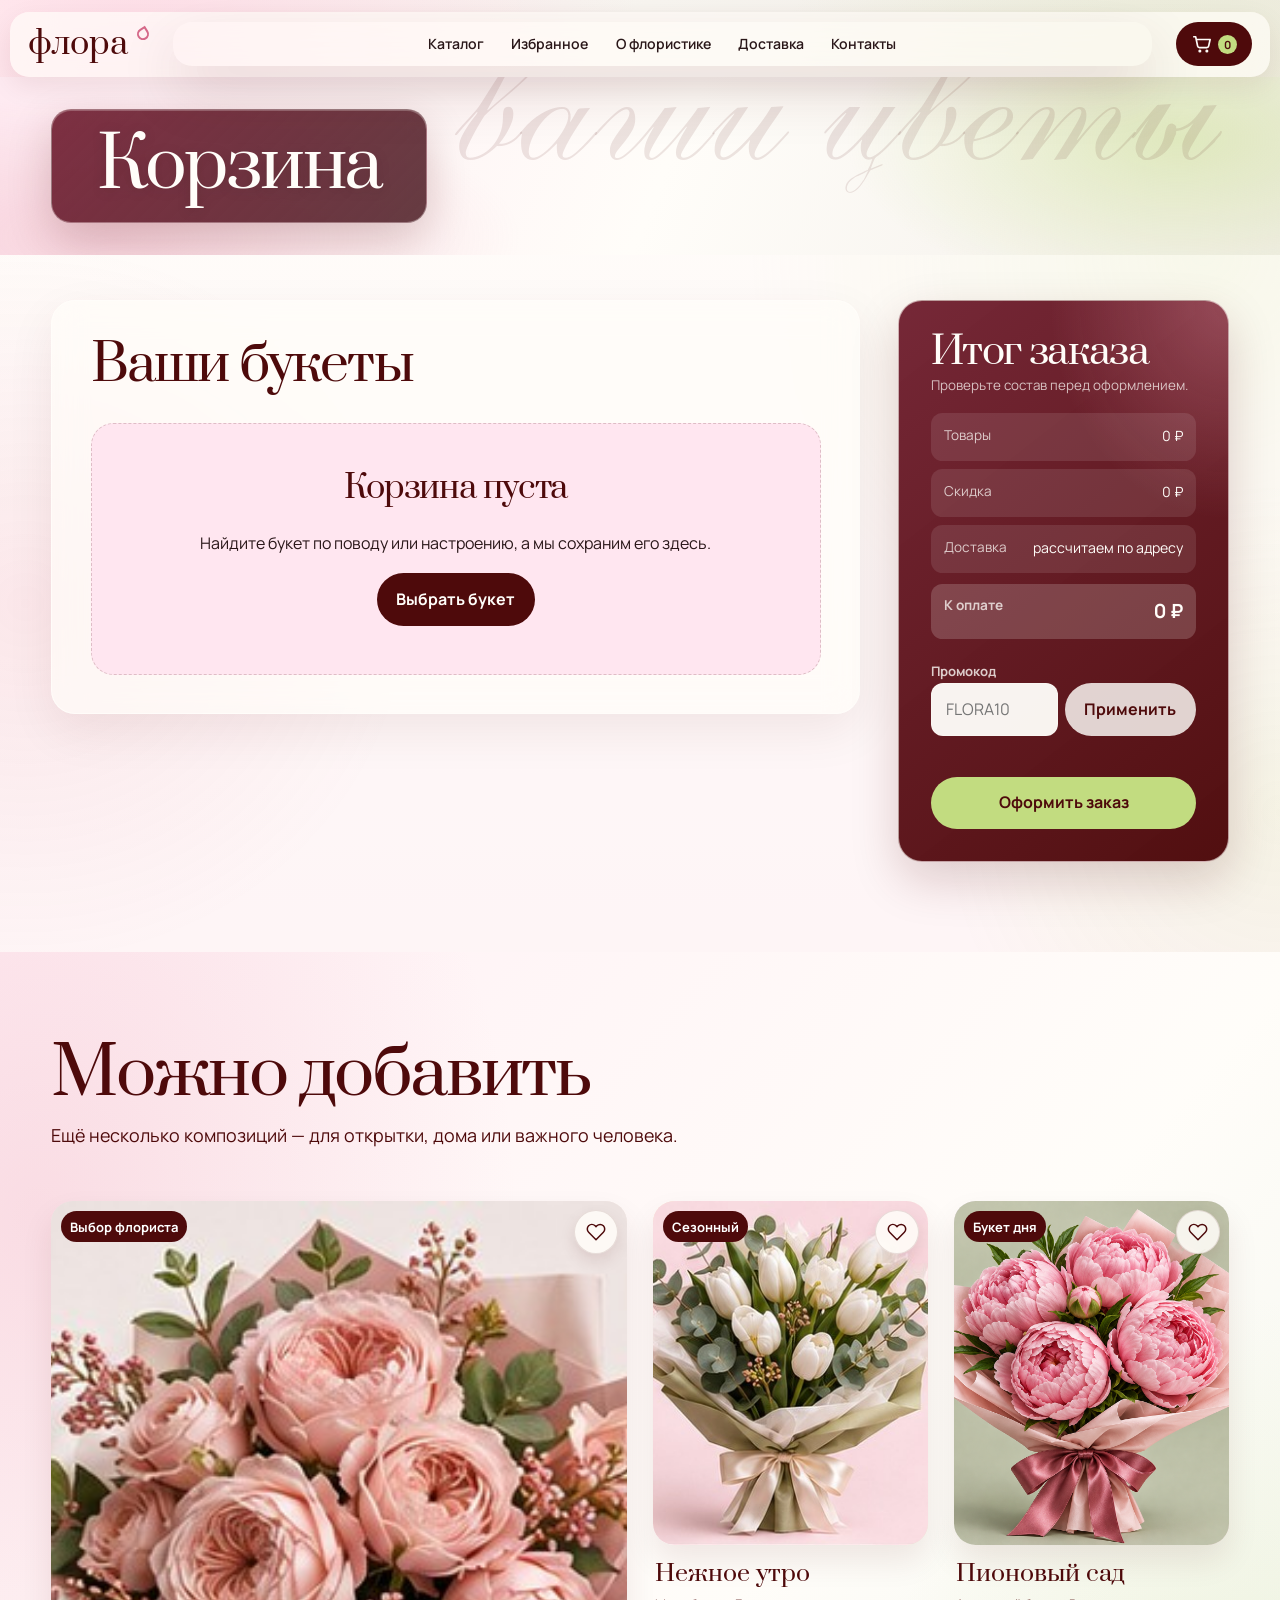
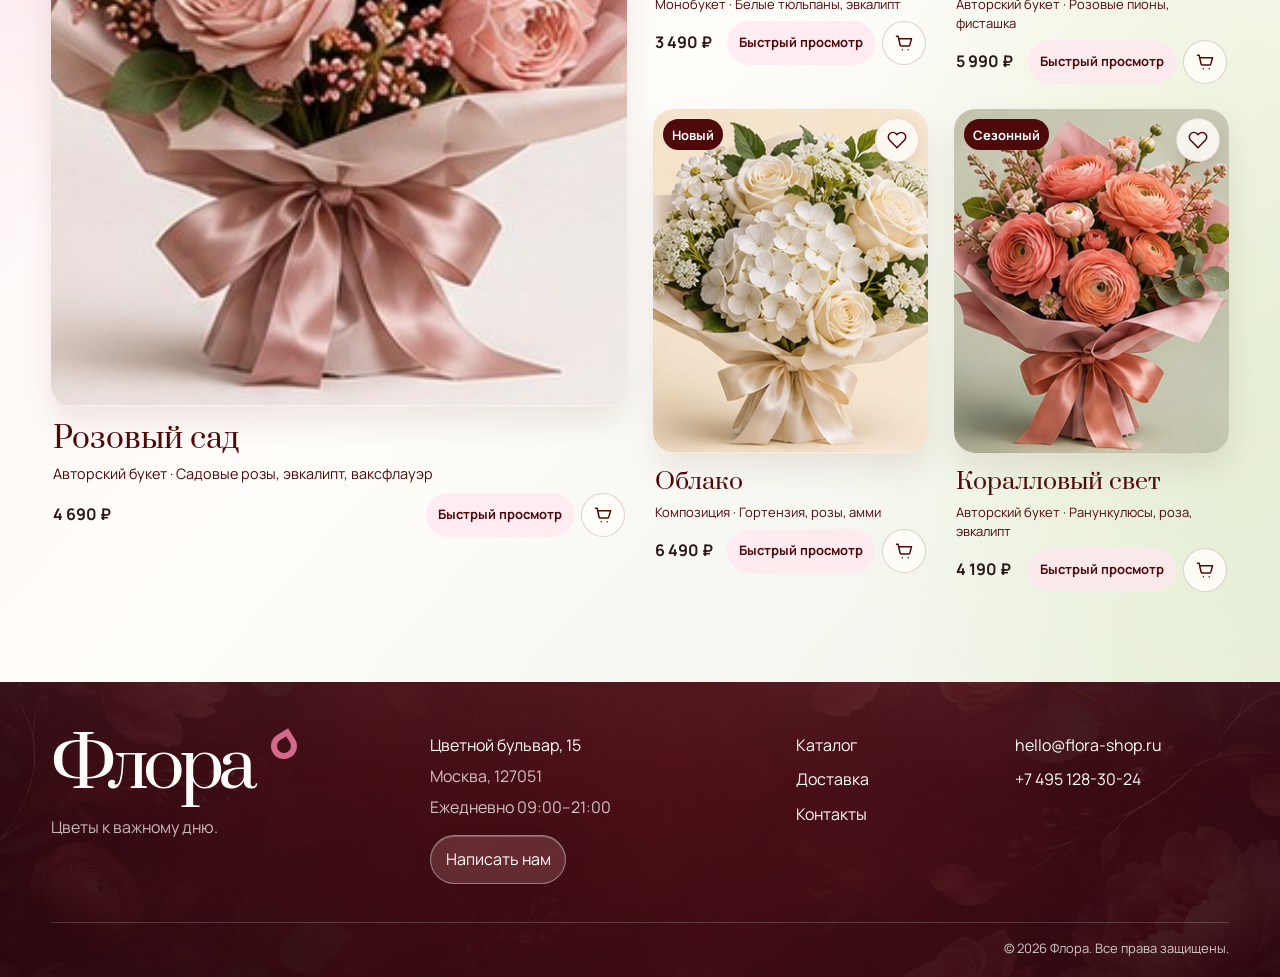
==== bag.html @ 9ffde977 "Complete floral shop interface" ====
<!doctype html>
<html lang="ru">
<head>
  <meta charset="UTF-8">
  <meta name="viewport" content="width=device-width, initial-scale=1.0">
  <meta name="theme-color" content="#FFE6F0">
  <title>Корзина — Флора</title>
  <link rel="preconnect" href="https://fonts.googleapis.com">
  <link rel="preconnect" href="https://fonts.gstatic.com" crossorigin>
  <link href="https://fonts.googleapis.com/css2?family=Manrope:wght@400;500;600;700&family=Prata&display=swap" rel="stylesheet">
  <link rel="stylesheet" href="css/style.css">
  <link rel="stylesheet" href="css/responsive.css">
  <script>document.documentElement.classList.add('js')</script>
  <script type="module" src="js/main.js"></script>
</head>
<body data-page="cart">
  <a class="skip-link" href="#main-content">К основному содержанию</a>
  <header class="site-header" data-header>
    <a class="brand" href="index.html" aria-label="Флора, главная">флора</a>
    <button class="menu-toggle" type="button" aria-expanded="false" aria-controls="site-nav">Меню</button>
    <nav class="site-nav" id="site-nav" aria-label="Основная навигация">
      <a href="catalog.html">Каталог</a><a href="saved.html">Избранное</a><a href="index.html#atelier">О флористике</a><a href="order.html">Доставка</a><a href="contacts.html">Контакты</a>
    </nav>
    <a class="cart-link" aria-current="page" href="bag.html" aria-label="Корзина, 0 товаров"><svg class="cart-link__icon" aria-hidden="true" viewBox="0 0 24 24"><path d="M3 4h2l2.1 10.1a2 2 0 0 0 2 1.6h7.8a2 2 0 0 0 2-1.6L20.5 7H6M9.5 20a.75.75 0 1 0 0-1.5.75.75 0 0 0 0 1.5ZM17 20a.75.75 0 1 0 0-1.5.75.75 0 0 0 0 1.5Z"/></svg><span class="cart-count" data-cart-count aria-hidden="true">0</span></a>
  </header>
  <main id="main-content">
    <header class="cart-hero" data-reveal>
      <div class="cart-hero__glass"><h1>Корзина</h1></div>
    </header>
    <div class="cart-layout" data-reveal>
      <section class="cart-items" aria-labelledby="cart-items-title">
        <div class="cart-items__heading">
          <h2 id="cart-items-title">Ваши букеты</h2>
          <p data-cart-item-count aria-live="polite"></p>
        </div>
        <div data-cart-items></div>
        <div class="empty-state" data-cart-empty hidden><h2>Корзина пуста</h2><p>Найдите букет по поводу или настроению, а мы сохраним его здесь.</p><a class="button button--primary" href="catalog.html">Выбрать букет</a></div>
      </section>
      <aside class="cart-summary" aria-labelledby="cart-summary-title">
        <div class="cart-summary__heading"><h2 id="cart-summary-title">Итог заказа</h2><p>Проверьте состав перед оформлением.</p></div>
        <dl><div><dt>Товары</dt><dd data-cart-subtotal>0 ₽</dd></div><div><dt>Скидка</dt><dd data-cart-discount>0 ₽</dd></div><div><dt>Доставка</dt><dd>рассчитаем по адресу</dd></div><div class="cart-summary__total"><dt>К оплате</dt><dd data-cart-total>0 ₽</dd></div></dl>
        <form class="promo-form" data-promo-form><label for="promo-code">Промокод</label><div><input id="promo-code" name="promo" autocomplete="off" placeholder="FLORA10"><button class="button button--quiet" type="submit">Применить</button></div><p class="form-message" aria-live="polite" data-promo-message></p></form>
        <a class="button button--primary button--wide" href="order.html" data-checkout-link>Оформить заказ</a>
      </aside>
    </div>
    <section class="related-products cart-related" aria-labelledby="cart-suggestions-title" data-reveal>
      <div class="cart-related__heading"><h2 id="cart-suggestions-title">Можно добавить</h2><p>Ещё несколько композиций — для открытки, дома или важного человека.</p></div>
      <div class="product-grid product-grid--cart-related" data-cart-suggestions></div>
    </section>
  </main>
  <dialog class="quick-view" data-quick-view aria-labelledby="quick-view-title"><button class="quick-view__close" type="button" aria-label="Закрыть окно" data-dialog-close><svg aria-hidden="true" viewBox="0 0 24 24"><path d="m6 6 12 12M18 6 6 18"/></svg></button><div data-quick-view-content></div></dialog>
  <footer class="site-footer site-footer--unified">
    <img src="images/bouquet-pastel-wildflower.jpg" width="354" height="354" loading="lazy" decoding="async" alt="">
    <div class="site-footer__grid"><div class="site-footer__identity"><a class="brand brand--footer" href="index.html">Флора</a><p>Цветы к важному дню.</p></div><address class="site-footer__address"><a href="https://yandex.ru/maps" rel="noopener" target="_blank">Цветной бульвар, 15</a><span>Москва, 127051</span><span>Ежедневно 09:00–21:00</span><a href="tel:+74951283024">+7 495 128-30-24</a><a class="site-footer__write" href="mailto:hello@flora-shop.ru">Написать нам</a></address><nav aria-label="Навигация в подвале"><a href="catalog.html">Каталог</a><a href="order.html">Доставка</a><a href="contacts.html">Контакты</a></nav><div class="site-footer__contact"><a href="mailto:hello@flora-shop.ru">hello@flora-shop.ru</a><a href="tel:+74951283024">+7 495 128-30-24</a></div></div>
    <div class="site-footer__bottom"><p class="site-footer__wordmark">флора</p><p>© <span data-current-year>2026</span> Флора. Все права защищены.</p></div>
  </footer>
  <button class="scroll-top" type="button" data-scroll-top aria-label="Вернуться наверх"><span aria-hidden="true">↑</span></button>
  <div class="toast" role="status" aria-live="polite" aria-atomic="true" hidden data-toast></div>
</body></html>
---- css/style.css ----
@font-face {
  font-family: "Allegretto Script Two";
  src: url("../assets/fonts/allegretto-script-two.ttf") format("truetype");
  font-display: swap;
}

:root {
  color-scheme: light;
  --paper: #f2eee8;
  --paper-bright: #fffdf9;
  --blush: #ffe6f0;
  --petal: #ea9caf;
  --orchid: #d56989;
  --sorbet: #c2dc80;
  --khaki: #9dad71;
  --garnet: #4e0a0b;
  --ink: #2a1719;
  --ink-soft: #4e0a0b;
  --danger: #9e263f;
  --success: #486330;
  --line: rgba(78, 10, 11, 0.18);
  --glass: rgba(255, 253, 249, 0.72);
  --glass-strong: rgba(255, 253, 249, 0.9);
  --shadow-sm: 0 10px 28px rgba(78, 10, 11, 0.08);
  --shadow-md: 0 24px 60px rgba(78, 10, 11, 0.14);
  --radius-sm: 0.75rem;
  --radius-md: 1.4rem;
  --radius-lg: 2.5rem;
  --max: 90rem;
  --gutter: clamp(1rem, 4vw, 4rem);
  --ease-out: cubic-bezier(0.23, 1, 0.32, 1);
  --ease-in-out: cubic-bezier(0.77, 0, 0.175, 1);
  --header-offset: 6.5rem;
  --font-display: "Prata", Georgia, serif;
  --font-script: "Allegretto Script Two", cursive;
  --font-ui: "Manrope", system-ui, sans-serif;
}

*,
*::before,
*::after { box-sizing: border-box; }

html {
  scroll-behavior: smooth;
  scroll-padding-top: var(--header-offset);
  overflow-x: clip;
}

body {
  margin: 0;
  min-width: 20rem;
  background: var(--paper);
  color: var(--ink);
  font-family: var(--font-ui);
  font-size: 1rem;
  line-height: 1.6;
  text-rendering: optimizeLegibility;
}

body::before {
  position: fixed;
  inset: 0;
  z-index: -2;
  background:
    radial-gradient(circle at 10% 8%, rgba(255, 179, 208, 0.44), transparent 32rem), /* taste-skill-ignore: user-pinned soft palette field */
    radial-gradient(circle at 92% 26%, rgba(194, 220, 128, 0.26), transparent 28rem), /* taste-skill-ignore: user-pinned soft palette field */
    linear-gradient(145deg, #fffdf9 0%, #f2eee8 48%, #ffe6f0 100%); /* taste-skill-ignore: user-pinned soft palette field */
  content: "";
}

img { display: block; max-width: 100%; }

a { color: inherit; text-underline-offset: 0.22em; }

button,
input,
select,
textarea { font: inherit; }

button,
select,
summary,
[role="button"],
.button { cursor: pointer; }

button { color: inherit; }

h1,
h2,
h3,
p { margin-top: 0; }

h1,
h2,
h3,
.brand,
.display {
  font-family: var(--font-display);
  font-weight: 400;
}

h1,
h2 {
  line-height: 1.02;
  letter-spacing: -0.035em;
}

h1 { font-size: clamp(2.7rem, 12vw, 6.7rem); }
h2 { font-size: clamp(2.25rem, 8vw, 5rem); }
h3 { font-size: 1.35rem; line-height: 1.15; }

:focus-visible {
  outline: 0.18rem solid var(--garnet);
  outline-offset: 0.2rem;
}

::selection { background: var(--sorbet); color: var(--garnet); }

[hidden] { display: none !important; }

.skip-link {
  position: fixed;
  top: 0.5rem;
  left: 0.5rem;
  z-index: 100;
  padding: 0.75rem 1rem;
  background: var(--garnet);
  color: var(--paper-bright);
  transform: translateY(-150%);
  transition: transform 160ms var(--ease-out);
}

.skip-link:focus { transform: translateY(0); }

.site-header {
  position: sticky;
  top: 0.75rem;
  z-index: 50;
  display: grid;
  grid-template-columns: auto 1fr auto;
  align-items: center;
  gap: 0.55rem;
  width: min(calc(100% - 1.25rem), calc(var(--max) - 2rem));
  margin: 0.75rem auto 0;
  padding: 0.55rem 0.65rem 0.55rem 1rem;
  border: 0;
  border-radius: 1.2rem;
  background: var(--glass-strong);
  box-shadow: var(--shadow-sm); /* taste-skill-ignore: sticky glass navigation is a real overlay */
  isolation: isolate;
}

@supports (backdrop-filter: blur(1px)) {
  .site-header,
  .glass-card,
  .bouquet-finder,
  .catalog-controls,
  .cart-summary,
  .order-summary {
    background: var(--glass);
    backdrop-filter: blur(22px) saturate(145%); /* taste-skill-ignore: liquid glass explicitly requested */
  }
}

.brand {
  color: var(--garnet);
  font-size: clamp(1.5rem, 4vw, 2rem);
  line-height: 1;
  text-decoration: none;
}

.brand::after { display: inline-block; width: .38em; aspect-ratio: 1; margin-left: .28em; border: .09em solid var(--orchid); border-radius: 50% 0 50% 50%; content: ""; transform: rotate(-32deg); vertical-align: top; }

.menu-toggle {
  justify-self: end;
  min-width: 3rem;
  min-height: 2.75rem;
  border: 0;
  border-radius: 999px;
  background: transparent;
  color: var(--garnet);
  font-weight: 700;
}

.site-nav {
  position: absolute;
  top: calc(100% + 0.55rem);
  left: 0;
  display: grid;
  width: 100%;
  padding: 0.8rem;
  border: 1px solid rgba(255, 255, 255, 0.8);
  border-radius: 1.2rem;
  background: rgba(255, 253, 249, 0.96);
  box-shadow: var(--shadow-md); /* taste-skill-ignore: navigation popover is a real overlay */
  opacity: 0;
  pointer-events: none;
  transform: translateY(-0.35rem) scale(0.97);
  transform-origin: top center;
  transition: opacity 180ms var(--ease-out), transform 180ms var(--ease-out);
}

.site-header.is-open .site-nav {
  opacity: 1;
  pointer-events: auto;
  transform: translateY(0) scale(1);
}

.using-keyboard .site-nav { transition-duration: 0ms; }
.using-keyboard .button,
.using-keyboard .menu-toggle,
.using-keyboard .cart-link,
.using-keyboard .icon-button { transition-duration: 0ms; }

.site-nav a {
  min-height: 2.75rem;
  padding: 0.65rem 0.85rem;
  border-radius: 0.75rem;
  font-weight: 600;
  text-decoration: none;
}

.site-nav a[aria-current="page"] { background: var(--blush); color: var(--garnet); }

.cart-link {
  display: inline-flex;
  align-items: center;
  justify-content: center;
  gap: 0.3rem;
  min-height: 2.75rem;
  padding: 0.55rem 0.65rem;
  border-radius: 999px;
  background: var(--garnet);
  color: var(--paper-bright);
  font-size: .875rem;
  font-weight: 700;
  text-decoration: none;
}

.cart-link__icon {
  width: 1.4rem;
  height: 1.4rem;
  fill: none;
  stroke: currentColor;
  stroke-linecap: round;
  stroke-linejoin: round;
  stroke-width: 1.8;
}

.cart-count {
  display: grid;
  place-items: center;
  min-width: 1.2rem;
  height: 1.2rem;
  padding-inline: 0.2rem;
  border-radius: 999px;
  background: var(--sorbet);
  color: var(--garnet);
  font-size: .7rem;
  line-height: 1;
}

main { min-height: 55vh; }

.hero {
  position: relative;
  display: grid;
  grid-template-areas: "content" "photo";
  width: min(100%, var(--max));
  margin: -4.9rem auto 0;
  padding: 7.5rem var(--gutter) 4.5rem;
  background: var(--blush);
  overflow: clip;
  isolation: isolate;
}

.hero::before {
  position: absolute;
  top: 7rem;
  right: -5rem;
  z-index: -1;
  width: min(80vw, 34rem);
  aspect-ratio: 1;
  border-radius: 50%;
  background: #d9f9dc;
  content: "";
}

.hero__photo {
  position: relative;
  z-index: 2;
  grid-area: photo;
  width: min(82vw, 30rem);
  margin: 0 auto -5rem;
  transform: rotate(2deg);
}

.hero__photo picture,
.hero__photo img { width: 100%; }

.hero__photo img { aspect-ratio: auto; object-fit: contain; filter: drop-shadow(0 2rem 1.5rem rgba(78,10,11,.18)); } /* taste-skill-ignore: transparent object needs a grounded optical shadow */

.hero__content { position: relative; z-index: 3; grid-area: content; }

.display {
  max-width: 10ch;
  margin-bottom: 1.5rem;
  color: var(--garnet);
  font-size: clamp(3rem, 14vw, 7.6rem);
  line-height: 0.9;
  letter-spacing: -0.065em;
}

.line { display: block; overflow: hidden; }
.line > span { display: block; }

.hero__lead { max-width: 38rem; color: var(--ink-soft); font-size: clamp(1rem, 2vw, 1.25rem); }

.hero::after {
  position: absolute;
  top: 18%;
  left: -0.04em;
  z-index: 1;
  color: rgba(78, 10, 11, 0.085);
  content: "флора";
  font-family: var(--font-display);
  font-size: clamp(7rem, 28vw, 24rem);
  line-height: 0.75;
  letter-spacing: -0.08em;
  white-space: nowrap;
}

.bouquet-finder {
  display: grid;
  gap: 0.9rem;
  max-width: 42rem;
  margin-top: 2rem;
  padding: 1rem;
  border: 0;
  border-radius: var(--radius-md);
  background: rgba(255, 253, 249, 0.7);
}

.field-group { display: grid; align-content: start; gap: 0.38rem; }

.field-group label,
.promo-form > label {
  color: var(--garnet);
  font-size: .875rem;
  font-weight: 700;
  letter-spacing: 0;
  text-transform: none;
}

input,
select,
textarea {
  width: 100%;
  min-height: 3rem;
  border: 1px solid rgba(78, 10, 11, 0.28);
  border-radius: 0.75rem;
  background: rgba(255, 253, 249, 0.85);
  color: var(--ink);
  padding: 0.72rem 0.85rem;
  transition: border-color 160ms var(--ease-out), outline-color 160ms var(--ease-out);
}

textarea { resize: vertical; }

input:focus,
select:focus,
textarea:focus {
  border-color: var(--garnet);
  outline: .2rem solid rgba(213, 105, 137, 0.34);
  outline-offset: 0;
  outline: 0;
}

[aria-invalid="true"] { border-color: var(--danger); }

.finder-result {
  display: grid;
  grid-template-columns: auto 1fr;
  gap: 0.1rem 0.65rem;
  align-content: center;
  min-height: 3rem;
  padding: 0.4rem 0.75rem;
  border-left: 0.28rem solid var(--khaki);
  color: var(--ink-soft);
}

.finder-result strong { color: var(--garnet); }
.finder-result span:last-child { grid-column: 2; }

.button {
  display: inline-flex;
  align-items: center;
  justify-content: center;
  min-height: 3rem;
  padding: 0.78rem 1.15rem;
  border: 1px solid transparent;
  border-radius: 999px;
  font-weight: 700;
  text-align: center;
  text-decoration: none;
  transition: transform 140ms var(--ease-out), background-color 180ms ease, color 180ms ease, border-color 180ms ease;
}

.button:active,
.menu-toggle:active,
.cart-link:active,
.icon-button:active { transform: scale(0.97); }

.button--primary { background: var(--garnet); color: var(--paper-bright); }
.button--quiet { border-color: transparent; background: rgba(255,230,240,.72); color: var(--garnet); }
.button--wide { width: 100%; }

.featured,
.occasion-index,
.atelier,
.delivery-story,
.reviews,
.faq,
.contact-bands,
.page-intro,
.catalog,
.breadcrumbs,
.product-detail,
.related-products,
.cart-layout,
.checkout-layout,
.order-success,
.contact-hero,
.contact-notes {
  width: min(100%, var(--max));
  margin-inline: auto;
}

.featured {
  position: relative;
  display: grid;
  min-height: 42rem;
  background: var(--garnet);
  color: var(--paper-bright);
  overflow: hidden;
}

.featured__visual { position: relative; display: grid; place-items: center; min-height: 34rem; background: var(--blush); overflow: hidden; isolation: isolate; }
.featured__visual::before { position: absolute; inset: auto auto 8% -7%; z-index: -1; color: rgba(78,10,11,.13); content: "находи\A своё"; font-family: var(--font-script); font-size: clamp(8rem, 20vw, 18rem); line-height: .75; letter-spacing: -.08em; white-space: pre-line; }
.featured__visual img { width: min(88%, 34rem); max-height: 94%; object-fit: contain; filter: drop-shadow(0 1.8rem 1.4rem rgba(78,10,11,.2)); } /* taste-skill-ignore: transparent object needs a grounded optical shadow */

.featured__copy {
  display: grid;
  gap: 2rem;
  padding: clamp(2rem, 6vw, 5rem) var(--gutter);
}

.featured__copy h2 { max-width: 7ch; margin-bottom: 1rem; }
.featured__copy p { max-width: 38rem; color: rgba(255, 253, 249, 0.78); }
.featured__tabs { order: 2; display: flex; flex-wrap: wrap; gap: 0.5rem 1rem; font-size: 0.875rem; }
.featured__copy > div:nth-child(2) { order: 1; }
.featured__actions { order: 3; }
.featured__tabs a { color: var(--paper-bright); }
.featured__actions { display: flex; flex-wrap: wrap; gap: 0.7rem; }
.featured .button--primary { background: var(--sorbet); color: var(--garnet); }
.featured .button--quiet { border-color: rgba(255,255,255,.65); color: white; }

.occasion-index { padding: clamp(4rem, 9vw, 8rem) var(--gutter); background: var(--paper-bright); }
.occasion-index__title { display: grid; gap: 1rem; margin-bottom: 2.5rem; }
.occasion-index__title h2 { margin-bottom: 0; color: var(--garnet); }
.occasion-index__title p { max-width: 34rem; color: var(--ink-soft); }
.occasion-index__rows { display: grid; gap: .25rem; }
.occasion-index__rows a { display: grid; grid-template-columns: auto 1fr; gap: 0.25rem 0.8rem; align-items: center; padding: 1.2rem .85rem; background: rgba(255,230,240,.45); text-decoration: none; }
.occasion-index__rows a > span:last-child { grid-column: 2; color: var(--ink-soft); font-size: 0.85rem; }
.color-dot { grid-row: span 2; width: 2.6rem; aspect-ratio: 1; border-radius: 50%; }
.color-dot--rose { background: var(--petal); }
.color-dot--sun { background: #fcf8d2; }
.color-dot--white { background: #fffef3; }
.color-dot--field { background: var(--sorbet); }
.color-dot--blue { background: #d8d3ed; }

.atelier { display: grid; background: var(--blush); }
.atelier__copy { padding: clamp(3.5rem, 8vw, 7rem) var(--gutter); }
.atelier__copy h2 { max-width: 8ch; color: var(--garnet); }
.lead { max-width: 42rem; font-size: clamp(1.1rem, 2.5vw, 1.45rem); }
.atelier__facts { display: grid; margin: 2.5rem 0 0; }
.atelier__facts div { padding: 1rem; background: rgba(255,253,249,.45); }
.atelier__facts dt { color: var(--garnet); font-weight: 700; }
.atelier__facts dd { margin: 0; color: var(--ink-soft); }
.atelier__photo { margin: 0; min-height: 28rem; overflow: hidden; }
.atelier__photo img { width: 100%; height: 100%; object-fit: cover; }

.delivery-story { display: grid; gap: 2rem; padding: clamp(4rem, 9vw, 8rem) var(--gutter); background: var(--paper); }
.delivery-story__intro h2 { max-width: 7ch; color: var(--garnet); }
.delivery-story__intro p { max-width: 38rem; color: var(--ink-soft); }
.text-link { color: var(--garnet); font-weight: 700; }
.delivery-slip { display: grid; gap: .35rem; margin: 0; padding: 0; list-style: none; }
.delivery-slip li { display: grid; grid-template-columns: auto 1fr auto; gap: 0.8rem; align-items: baseline; padding: 1rem; background: rgba(255,230,240,.52); }
.delivery-slip li::before { width: .72rem; aspect-ratio: 1; border-radius: 50%; background: var(--orchid); content: ""; }
.delivery-slip time { color: var(--ink-soft); font-size: 0.85rem; }
.delivery-slip__total { color: var(--garnet); font-weight: 700; }

.reviews { position: relative; padding: clamp(4rem, 9vw, 8rem) var(--gutter); background: var(--blush); overflow: hidden; }
.reviews::before { position: absolute; right: -4rem; bottom: -3rem; width: 18rem; aspect-ratio: 1; border-radius: 50%; background: rgba(255,255,255,.38); filter: blur(2rem); content: ""; }
.reviews__heading { position: relative; z-index: 2; max-width: 48rem; margin-bottom: 2.5rem; }
.reviews__heading h2 { color: var(--garnet); }
.reviews__heading > p:last-child { max-width: 40rem; color: var(--ink-soft); }
.section-note { margin-bottom: 0.7rem; color: var(--garnet); font-size: .875rem; font-weight: 700; letter-spacing: .04em; }
.reviews__grid { display: grid; gap: 1.2rem; }
.review-card { position: relative; min-height: 30rem; margin: 0; border-radius: var(--radius-lg); overflow: hidden; }
.review-card img { width: 100%; height: 100%; min-height: 30rem; object-fit: cover; }
.glass-card { position: absolute; right: 0.75rem; bottom: 0.75rem; left: 0.75rem; padding: 1rem; border: 0; border-radius: 1.2rem; background: rgba(255,253,249,.8); }
.glass-card blockquote { margin: 0 0 0.75rem; color: var(--garnet); font-family: var(--font-display); font-size: 1.08rem; line-height: 1.35; }
.glass-card p { margin: 0; color: var(--ink-soft); font-size: .8125rem; }

.faq { display: grid; background: var(--garnet); color: var(--paper-bright); }
.faq__media { position: relative; min-height: 30rem; overflow: hidden; }
.faq__main-photo { width: 100%; height: 100%; min-height: 30rem; object-fit: cover; opacity: .82; }
.faq__detail-photo { position: absolute; right: 1rem; bottom: 1rem; width: 36%; aspect-ratio: 1; border: .55rem solid var(--paper-bright); border-radius: 50%; object-fit: cover; }
.faq__content { padding: clamp(3rem, 7vw, 6rem) var(--gutter); }
.faq__content > p { color: rgba(255,253,249,.72); }
.faq details { margin-bottom: .3rem; padding-inline: 1rem; background: rgba(255,255,255,.07); }
.faq details:last-of-type { margin-bottom: 2rem; }
.faq summary { padding: 1rem 0; font-weight: 700; }
.faq details p { color: rgba(255,253,249,.76); }
.faq .button { background: var(--petal); color: var(--garnet); }

.contact-bands { display: grid; padding: 0; background: var(--paper-bright); }
.contact-bands > * { margin: 0; padding: 1rem var(--gutter); background: rgba(255,230,240,.35); text-decoration: none; }
.contact-bands__hello { background: var(--khaki); color: var(--garnet); font-weight: 700; }

.site-footer { position: relative; width: min(100%, var(--max)); min-height: 42rem; margin-inline: auto; padding: clamp(2rem, 5vw, 4rem) var(--gutter); background: var(--garnet); color: var(--paper-bright); overflow: hidden; isolation: isolate; }
.site-footer > img { position: absolute; inset: 0; z-index: -2; width: 100%; height: 100%; object-fit: cover; opacity: .26; }
.site-footer::after { position: absolute; inset: 0; z-index: -1; background: linear-gradient(180deg, rgba(78,10,11,.35), rgba(78,10,11,.94)); content: ""; } /* taste-skill-ignore: permitted photo scrim */
.site-footer__top { display: flex; flex-wrap: wrap; justify-content: space-between; gap: 2rem; }
.site-footer nav { display: flex; flex-wrap: wrap; gap: 1rem 1.5rem; }
.site-footer__wordmark { margin: 7rem 0 2rem; font-family: var(--font-display); font-size: clamp(5rem, 25vw, 18rem); line-height: .7; letter-spacing: -.08em; }
.site-footer__legal { display: grid; gap: 1rem; padding-top: 1.5rem; font-size: .875rem; }
.credits { color: rgba(255,253,249,.62); }
.site-footer--compact { min-height: auto; display: grid; gap: 2rem; background: var(--garnet); }
.site-footer--compact::after { display: none; }
.site-footer--compact p { margin-bottom: 0; }
.brand--footer { color: var(--paper-bright); }

.page-intro { display: grid; min-height: 25rem; background: var(--blush); overflow: hidden; }
.page-intro > div,
.page-intro--simple { padding: clamp(5rem, 10vw, 9rem) var(--gutter) clamp(3rem, 7vw, 6rem); }
.page-intro h1 { max-width: 10ch; margin-bottom: 1rem; color: var(--garnet); }
.page-intro p { max-width: 38rem; color: var(--ink-soft); font-size: 1.1rem; }
.page-intro img { width: 100%; height: 100%; min-height: 24rem; padding: clamp(1.5rem, 4vw, 3.5rem); object-fit: contain; }
.page-intro--simple { display: block; min-height: auto; }

.catalog { padding: clamp(2rem, 6vw, 5rem) var(--gutter) clamp(5rem, 8vw, 8rem); background: var(--paper-bright); }
.catalog-controls { position: relative; z-index: 15; display: grid; gap: .8rem; margin-bottom: 2.5rem; padding: 1rem; border: 0; border-radius: var(--radius-md); background: rgba(255,253,249,.94); }
.catalog-controls__reset { align-self: end; }
.catalog-status { display: flex; flex-wrap: wrap; align-items: baseline; justify-content: space-between; gap: 1rem; margin-bottom: 1.5rem; }
.catalog-status h2 { margin-bottom: 0; color: var(--garnet); font-size: clamp(2rem, 6vw, 3.8rem); }
.catalog-status p { margin-bottom: 0; color: var(--ink-soft); }

.product-grid { display: grid; grid-template-columns: repeat(2, minmax(0, 1fr)); gap: 1rem; }
.product-card { position: relative; display: grid; align-content: start; min-width: 0; background: transparent; }
.product-card__media { position: relative; aspect-ratio: 4 / 5; border-radius: 1.25rem; background: var(--blush); overflow: hidden; }
.product-card__media img { width: 100%; height: 100%; object-fit: cover; transition: transform 280ms var(--ease-out); }
.product-card__badge { position: absolute; top: .65rem; left: .65rem; padding: .32rem .56rem; border-radius: 999px; background: var(--garnet); color: white; font-size: .8125rem; font-weight: 700; }
.icon-button { display: grid; place-items: center; width: 2.75rem; height: 2.75rem; border: 1px solid rgba(78,10,11,.18); border-radius: 50%; background: rgba(255,253,249,.86); color: var(--garnet); transition: transform 140ms var(--ease-out), background-color 180ms ease, color 180ms ease; }
.product-card__favorite { position: absolute; top: .55rem; right: .55rem; }
.product-card__favorite[aria-pressed="true"] { background: var(--garnet); color: white; }
.product-card__body { display: grid; gap: .55rem; padding: .85rem .15rem 0; }
.product-card__body h3 { margin: 0; color: var(--garnet); font-size: clamp(1rem, 3vw, 1.35rem); }
.product-card__body h3 a { text-decoration: none; }
.product-card__meta { margin: 0; color: var(--ink-soft); font-size: .8125rem; }
.product-card__footer { display: grid; gap: .55rem; }
.product-card__price { margin: 0; font-weight: 700; }
.product-card__actions { display: flex; flex-wrap: wrap; gap: .4rem; }
.product-card .button { min-height: 2.75rem; flex: 1; padding: .55rem .7rem; font-size: .8125rem; }

.empty-state { grid-column: 1 / -1; padding: 3rem 1rem; border: 1px dashed var(--line); border-radius: var(--radius-md); background: var(--blush); text-align: center; }
.empty-state h2 { font-size: 2rem; color: var(--garnet); }

.quick-view { width: min(94vw, 58rem); max-height: 88dvh; padding: 0; border: 0; border-radius: var(--radius-md); background: var(--paper-bright); color: var(--ink); box-shadow: var(--shadow-md); overflow: auto; scrollbar-width: none; -ms-overflow-style: none; transform-origin: center; opacity: 1; transform: scale(1); transition: opacity 220ms var(--ease-out), transform 220ms var(--ease-out), display 220ms allow-discrete, overlay 220ms allow-discrete; } /* taste-skill-ignore: modal is a real overlay */
.quick-view::-webkit-scrollbar { display: none; width: 0; height: 0; }
.quick-view:not([open]) { opacity: 0; transform: scale(.96); }
.quick-view::backdrop { background: rgba(42,23,25,.58); backdrop-filter: blur(8px); } /* taste-skill-ignore: modal backdrop */
.quick-view__close { position: sticky; top: .75rem; z-index: 2; float: right; margin: .75rem; min-height: 2.75rem; padding: .55rem .85rem; border: 0; border-radius: 999px; background: var(--garnet); color: white; font-weight: 700; }
.quick-view__layout { display: grid; clear: both; }
.quick-view__layout .product-gallery__stage > img { width: 100%; height: 100%; min-height: 22rem; object-fit: cover; }
.quick-view__copy { padding: 1.5rem; }
.quick-view__copy h2 { color: var(--garnet); font-size: 2.5rem; }

.breadcrumbs { display: flex; flex-wrap: wrap; gap: .5rem; padding: 2rem var(--gutter); color: var(--ink-soft); font-size: .85rem; }
.product-detail { display: grid; min-height: 34rem; background: var(--paper-bright); }
.product-detail__media { position: relative; min-height: 26rem; background: var(--blush); overflow: hidden; }
.product-detail__media img { width: 100%; height: 100%; object-fit: cover; }
.product-detail__content { padding: clamp(2rem, 6vw, 5rem) var(--gutter); }
.product-detail__content h1 { color: var(--garnet); font-size: clamp(2.6rem, 8vw, 5.5rem); }
.product-detail__lead { color: var(--ink-soft); font-size: 1.15rem; }
.product-detail__price { font-size: 1.35rem; font-weight: 700; }
.product-detail__facts { display: grid; margin: 2rem 0; }
.product-detail__facts div { display: grid; grid-template-columns: 7rem 1fr; gap: 1rem; padding: .85rem; background: rgba(255,230,240,.38); }
.product-detail__facts dt { font-weight: 700; }
.product-detail__facts dd { margin: 0; color: var(--ink-soft); }
.product-detail__actions { display: flex; flex-wrap: wrap; gap: .65rem; }
.loading-message { padding: 3rem var(--gutter); }
.related-products { padding: clamp(4rem, 8vw, 7rem) var(--gutter); }
.related-products h2 { color: var(--garnet); }

.cart-layout,
.checkout-layout { display: grid; gap: 2rem; padding: 0 var(--gutter) clamp(5rem, 8vw, 8rem); }
.cart-items > h2,
.order-form > h2 { color: var(--garnet); font-size: clamp(1.8rem, 5vw, 2.8rem); }
.cart-item { display: grid; grid-template-columns: 5rem 1fr; gap: 1rem; margin-bottom: .45rem; padding: 1rem; background: rgba(255,253,249,.72); }
.cart-item img { width: 5rem; aspect-ratio: 1; border-radius: .75rem; object-fit: cover; }
.cart-item__body { min-width: 0; }
.cart-item__body h3 { margin-bottom: .3rem; }
.cart-item__actions { display: flex; flex-wrap: wrap; gap: .45rem; align-items: center; }
.quantity-control { display: inline-flex; align-items: center; border: 1px solid var(--line); border-radius: 999px; }
.quantity-control button { width: 2.75rem; height: 2.75rem; border: 0; background: transparent; }
.quantity-control span { min-width: 1.5rem; text-align: center; }
.link-button { min-height: 2.75rem; border: 0; background: transparent; color: var(--garnet); text-decoration: underline; }
.cart-summary,
.order-summary { align-self: start; padding: 1.25rem; border: 0; border-radius: var(--radius-md); background: rgba(255,253,249,.9); }
.cart-summary h2,
.order-summary h2 { color: var(--garnet); font-size: 2rem; }
.cart-summary dl { margin: 0 0 1.5rem; }
.cart-summary dl div { display: flex; justify-content: space-between; gap: 1rem; padding: .6rem; background: rgba(255,230,240,.32); }
.cart-summary dd { margin: 0; text-align: right; }
.cart-summary__total { color: var(--garnet); font-weight: 700; font-size: 1.1rem; }
.promo-form { margin-bottom: 1rem; }
.promo-form > div { display: grid; gap: .5rem; }
.form-message { min-height: 1.5rem; margin: .35rem 0; color: var(--ink-soft); }

.order-form { padding: clamp(1.25rem, 4vw, 2.5rem); border-radius: var(--radius-md); background: var(--paper-bright); }
.order-form__grid { display: grid; gap: 1rem; margin-bottom: 2.5rem; }
.field-error { min-height: 1.2em; margin: 0; color: var(--danger); font-size: .8125rem; }
.form-error-summary { margin-bottom: 1.5rem; padding: 1rem 1.1rem; border: 2px solid var(--danger); border-radius: var(--radius-sm); background: #fff3f5; }
.form-error-summary h2 { margin-bottom: .55rem; color: var(--danger); font-family: var(--font-ui); font-size: 1.1rem; font-weight: 700; letter-spacing: 0; }
.form-error-summary ul { margin: 0; padding-left: 1.2rem; }
.form-error-summary a { color: var(--danger); }
.consent { display: grid; grid-template-columns: auto 1fr; gap: .7rem; align-items: start; margin: 1.5rem 0 .3rem; }
.consent input { width: 1.25rem; min-height: 1.25rem; margin-top: .15rem; }
.order-summary__item { display: flex; justify-content: space-between; gap: 1rem; padding: .6rem; background: rgba(255,230,240,.32); }
.order-summary__total { display: flex; justify-content: space-between; gap: 1rem; color: var(--garnet); font-size: 1.15rem; }
.order-success { padding: clamp(3rem, 8vw, 7rem) var(--gutter); background: var(--sorbet); text-align: center; }
.order-assurances { width: min(100%, var(--max)); margin-inline: auto; padding: clamp(4rem, 8vw, 7rem) var(--gutter); background: var(--blush); }
.order-assurances__heading { display: grid; gap: 1rem; margin-bottom: 2rem; }
.order-assurances__heading h2 { max-width: 9ch; margin: 0; color: var(--garnet); }
.order-assurances__heading p { max-width: 42rem; margin: 0; }
.order-assurances__grid { display: grid; grid-template-columns: repeat(2, minmax(0, 1fr)); gap: .65rem; }
.order-assurances figure { margin: 0; background: var(--paper-bright); }
.order-assurances img { width: 100%; aspect-ratio: 1; object-fit: cover; }
.order-assurances figcaption { display: grid; gap: .25rem; padding: .85rem; }
.order-assurances figcaption strong { color: var(--garnet); }
.order-assurances figcaption span { font-size: .875rem; }

.contact-hero { display: grid; background: var(--blush); overflow: hidden; }
.contact-hero__copy { padding: clamp(5rem, 10vw, 9rem) var(--gutter); }
.contact-hero__copy h1 { max-width: 9ch; color: var(--garnet); }
.contact-hero__copy p { max-width: 35rem; color: var(--ink-soft); }
.contact-hero > img { width: 100%; height: 100%; min-height: 30rem; object-fit: cover; }
.contact-bands--page { border-block: 1px solid var(--line); }
.contact-notes { display: grid; gap: 2rem; padding: clamp(4rem, 8vw, 7rem) var(--gutter); }
.contact-notes h2 { color: var(--garnet); font-size: 2.3rem; }
.contact-gallery { width: min(100%, var(--max)); margin-inline: auto; padding: clamp(4rem, 8vw, 7rem) var(--gutter); background: var(--blush); }
.contact-gallery > div:first-child { display: grid; gap: 1rem; margin-bottom: 2rem; }
.contact-gallery h2 { max-width: 9ch; margin: 0; color: var(--garnet); }
.contact-gallery p { max-width: 40rem; margin: 0; }
.contact-gallery__grid { display: grid; grid-template-columns: repeat(2, minmax(0, 1fr)); gap: .55rem; }
.contact-gallery__grid img { width: 100%; aspect-ratio: 1; object-fit: cover; }
.contact-bands__hello { font-size: 1.125rem; }

.toast {
  position: fixed;
  right: 1rem;
  bottom: 1rem;
  z-index: 80;
  max-width: min(24rem, calc(100% - 2rem));
  padding: .9rem 1rem;
  border: 1px solid rgba(255,255,255,.7);
  border-radius: 1rem;
  background: var(--garnet);
  color: white;
  box-shadow: var(--shadow-md); /* taste-skill-ignore: toast is a real overlay */
  opacity: 1;
  transform: translateY(0);
  transition: opacity 220ms var(--ease-out), transform 220ms var(--ease-out);
}
.toast.is-leaving { opacity: 0; transform: translateY(100%); }

.motion-ready [data-reveal] {
  opacity: 0;
  transform: translateY(.45rem);
  transition: opacity 620ms var(--ease-out) var(--reveal-delay, 0ms), transform 620ms var(--ease-out) var(--reveal-delay, 0ms);
}
.motion-ready [data-reveal][data-visible="true"] { opacity: 1; transform: translateY(0); }
.motion-ready [data-shutter] {
  clip-path: inset(3% 0 0 0);
  opacity: 0;
  transform: translateY(.75rem) scale(.985) rotate(.6deg);
  transition: clip-path 700ms var(--ease-out), opacity 700ms var(--ease-out), transform 700ms var(--ease-out);
}
.motion-ready [data-shutter][data-visible="true"] { clip-path: inset(0 0 0 0); opacity: 1; transform: translateY(0) scale(1) rotate(.6deg); }
.motion-ready [data-object-reveal] {
  opacity: 0;
  transform: translateY(.6rem) scale(.99);
  transition: opacity 760ms var(--ease-out) var(--reveal-delay, 0ms), transform 760ms var(--ease-out) var(--reveal-delay, 0ms);
}
.motion-ready [data-object-reveal][data-visible="true"] { opacity: 1; transform: translateY(0) scale(1) rotate(0); }
.motion-ready .featured__visual [data-object-reveal],
.motion-ready .faq__media [data-object-reveal] { transition-delay: 80ms; }

@media (hover: hover) and (pointer: fine) {
  .site-nav a:hover { background: var(--blush); }
  .button--primary:hover { background: var(--danger); color: var(--paper-bright); }
  .button--quiet:hover { background: var(--garnet); color: var(--paper-bright); }
  .product-card:hover .product-card__media img { transform: scale(1.035); }
  .icon-button:hover { background: var(--garnet); color: white; }
  .occasion-index__rows a:hover { color: var(--orchid); }
}

@media (prefers-reduced-motion: reduce) {
  html { scroll-behavior: auto; }
  *,
  *::before,
  *::after { animation-duration: .01ms !important; animation-iteration-count: 1 !important; scroll-behavior: auto !important; }
  .site-nav,
  .button,
  .product-card__media img,
  .toast { transition-duration: 1ms !important; transform: none !important; }
  body[data-page="home"] .hero__photo img,
  body[data-page="home"] .featured__visual img,
  body[data-page="home"] .atelier__photo--bouquet img,
  body[data-page="home"] .faq__bouquet { animation: none !important; transform: none !important; }
  body[data-page="catalog"] .page-intro--catalog > img { animation: none !important; transform: none !important; }
}

@media (prefers-reduced-transparency: reduce) {
  .site-header,
  .glass-card,
  .bouquet-finder,
  .catalog-controls,
  .cart-summary,
  .order-summary { background: var(--paper-bright); backdrop-filter: none; }
}

@media (prefers-contrast: more) {
  :root { --line: rgba(78, 10, 11, .48); --glass: #fffdf9; }
  .site-header,
  .glass-card,
  .catalog-controls { border-color: var(--garnet); }
}

/* Home refinements: editorial, soft-focus flower direction. */
.hero {
  min-height: 42rem;
  background:
    radial-gradient(circle at 72% 34%, rgba(217, 249, 220, .78) 0 16%, rgba(217, 249, 220, .17) 35%, transparent 57%),
    linear-gradient(128deg, #ffe5ef 0%, #ffe9ef 48%, #f6e7ea 100%);
}
.hero::before {
  top: 5.5rem;
  right: -4rem;
  width: min(86vw, 38rem);
  background: radial-gradient(circle, rgba(194, 220, 128, .78), rgba(217, 249, 220, .54) 45%, rgba(217, 249, 220, 0) 74%);
  filter: blur(22px);
  transform: scale(1.08);
}
.hero::after { color: rgba(78, 10, 11, .07); }
.hero__photo { transform: rotate(1deg); }
.hero__photo img { filter: drop-shadow(0 2rem 2rem rgba(78, 10, 11, .17)); }
.hero__action { margin-top: 2rem; box-shadow: 0 1rem 2rem rgba(78, 10, 11, .16); }

/* Tighter landing composition and a softer editorial field behind the flowers. */
:root { --max: 110rem; }
.hero { min-height: clamp(35rem, 78svh, 52rem); padding-top: 6.7rem; padding-bottom: 2.2rem; }
.hero::after { top: 28%; left: 2%; font-family: var(--font-script); font-size: clamp(8.2rem, 20vw, 19.5rem); letter-spacing: -.11em; }
.color-dot--warm { background: #eab2a8; }

.featured { min-height: auto; background: var(--garnet); }
.featured__visual {
  min-height: 28rem;
  background: radial-gradient(circle at 42% 40%, rgba(255, 253, 249, .98) 0 16%, rgba(255, 230, 240, .92) 54%, #f0b6c4 100%);
}
.featured__visual::after { position: absolute; right: -12%; bottom: 4%; width: 82%; aspect-ratio: 1; border-radius: 44% 56% 48% 52%; background: radial-gradient(circle, rgba(78,10,11,.36), rgba(151,38,66,.2) 48%, transparent 70%); filter: blur(26px); content: ""; }
.featured__visual img { position: relative; z-index: 2; width: min(94%, 36rem); }
.motion-ready .featured__visual [data-object-reveal][data-visible="true"] { transform: translateY(-.45rem) scale(1); }
.featured__copy { gap: 1.5rem; }
.featured__copy > * { order: auto !important; }
.featured__intro h2 { max-width: 9ch; }
.featured__intro > p { margin-bottom: 0; }
.mood-picker { display: grid; gap: 1.25rem; padding: 1rem; border: 1px solid rgba(255, 255, 255, .16); border-radius: 1.35rem; background: rgba(255, 255, 255, .08); backdrop-filter: blur(15px); }
.mood-picker__heading h3 { margin: 0 0 .45rem; color: var(--paper-bright); font-family: var(--font-display); font-size: clamp(1.5rem, 3vw, 2.35rem); font-weight: 400; letter-spacing: -.045em; }
.mood-picker__heading p { margin: 0; font-size: .875rem; }
.mood-picker__grid { display: grid; grid-template-columns: repeat(2, minmax(0, 1fr)); gap: .55rem; }
.mood-picker__grid a { display: grid; grid-template-columns: auto 1fr; column-gap: .5rem; align-items: center; min-width: 0; padding: .7rem; border: 1px solid rgba(255, 255, 255, .16); border-radius: 1rem; background: rgba(255, 253, 249, .08); color: var(--paper-bright); text-decoration: none; transition: transform 180ms var(--ease-out), background-color 180ms ease, border-color 180ms ease; }
.mood-picker__grid a:last-child { grid-column: auto; }
.mood-picker__grid .color-dot { grid-row: span 2; width: 1.35rem; box-shadow: inset 0 0 0 1px rgba(78,10,11,.12); }
.mood-picker__grid strong { font-size: .875rem; }
.mood-picker__grid small { color: rgba(255,253,249,.82); font-size: .8125rem; }
.featured__actions { margin-top: .25rem; }
.atelier__action { margin-top: 1.75rem; }
.atelier { position: relative; overflow: hidden; }
.atelier__copy { position: relative; z-index: 1; }
.atelier__copy h2 { max-width: 12ch; }
.atelier__facts { grid-template-columns: 1fr; gap: .55rem; margin-top: 1.7rem; }
.atelier__facts div { min-height: 100%; padding: 1rem; border: 1px solid rgba(78,10,11,.08); border-radius: 1rem; background: rgba(255,253,249,.58); }
.atelier__facts dt { margin-bottom: .35rem; }
.atelier__facts dd { font-size: .875rem; line-height: 1.5; }
.atelier__delivery { max-width: 43rem; margin-top: 1.35rem; padding: 1rem 1.15rem; border-left: .22rem solid var(--orchid); background: rgba(255,253,249,.42); }
.atelier__delivery h3 { margin-bottom: .35rem; color: var(--garnet); font-family: var(--font-display); font-weight: 400; }
.atelier__delivery p { margin: 0; color: var(--ink-soft); font-size: .92rem; }
.atelier__actions { display: flex; flex-wrap: wrap; gap: .65rem; margin-top: 1.4rem; }
.atelier__photo img { object-position: center; }
.atelier__photo--bouquet { display: grid; place-items: end center; background: radial-gradient(circle at 50% 35%, rgba(255,253,249,.98), rgba(234,156,175,.52) 68%, #d9809a 100%); }
.atelier__photo--bouquet img { width: min(96%, 39rem); height: 96%; object-fit: contain; filter: drop-shadow(0 1.5rem 1.7rem rgba(78,10,11,.22)); }

.reviews {
  padding-block: clamp(3rem, 6vw, 5rem);
}
.reviews__heading {
  margin-bottom: clamp(1.25rem, 2vw, 1.75rem);
}
.reviews__carousel { position: relative; }
.reviews__grid {
  display: flex;
  gap: 1rem;
  overflow-x: auto;
  padding: .25rem .25rem .65rem;
  scroll-behavior: auto;
  scroll-snap-type: none;
  scrollbar-width: none;
  overscroll-behavior-x: contain;
}
.reviews__grid::-webkit-scrollbar { display: none; }
.review-card { flex: 0 0 min(82vw, 22rem); min-height: 26rem; scroll-snap-align: start; }
.review-card img { min-height: 26rem; }
.review-card--offset { transform: none; }
.review-stars { margin: 0 0 .45rem !important; color: var(--orchid) !important; font-size: .9rem !important; letter-spacing: .08em; }
.reviews__controls { display: inline-flex; align-items: center; gap: .55rem; margin-top: .55rem; padding: .4rem; border: 1px solid rgba(78, 10, 11, .12); border-radius: 999px; background: rgba(255,253,249,.66); backdrop-filter: blur(12px); }
.reviews__control { display: grid; place-items: center; width: 2.5rem; height: 2.5rem; border: 0; border-radius: 50%; background: var(--garnet); color: var(--paper-bright); font-size: 1.15rem; transition: transform 180ms var(--ease-out), background-color 180ms ease; }
.reviews__count { min-width: 2.65rem; color: var(--garnet); font-size: .8125rem; font-weight: 700; text-align: center; }

.faq { position: relative; overflow: hidden; isolation: isolate; background: linear-gradient(112deg, #cb7893 0%, #eab1c1 33%, #b64c68 49%, #681727 63%, var(--garnet) 82%); }
.faq::before { position: absolute; inset: -12%; z-index: -1; background: radial-gradient(ellipse at 43% 42%, rgba(255,237,242,.35), transparent 30%), linear-gradient(112deg, transparent 35%, rgba(255,190,207,.52) 46%, rgba(111,21,39,.38) 56%, transparent 68%); filter: blur(24px); content: ""; }
.faq__media { display: grid; place-items: end center; min-height: 32rem; isolation: isolate; background: radial-gradient(circle at 45% 40%, rgba(255,253,249,.58), rgba(245,193,207,.12) 48%, transparent 70%); }
.faq__halo { position: absolute; top: 13%; left: 13%; z-index: -1; width: 72%; aspect-ratio: 1; border-radius: 50%; background: rgba(107,20,44,.62); filter: blur(29px); }
.faq__bouquet { position: relative; z-index: 2; width: min(96%, 36rem); max-height: 34rem; object-fit: contain; filter: drop-shadow(0 1.5rem 1.8rem rgba(78,10,11,.28)); }
.faq__signature { position: absolute; z-index: 3; top: 2rem; left: 1.5rem; color: rgba(78,10,11,.48); font-family: var(--font-script); font-size: clamp(3.25rem, 9vw, 6rem); line-height: .8; letter-spacing: -.06em; }
.faq__content { position: relative; z-index: 3; }
.faq details { overflow: hidden; border: 1px solid rgba(255,255,255,.1); border-radius: .85rem; background: rgba(255,255,255,.07); transition: background-color 180ms ease, transform 180ms var(--ease-out); }
.faq details[open] { background: rgba(255,255,255,.12); }
.faq summary { position: relative; display: flex; align-items: center; justify-content: space-between; gap: .75rem; cursor: pointer; list-style: none; }
.faq summary::-webkit-details-marker { display: none; }
.faq summary::after { flex: 0 0 auto; content: "+"; color: var(--petal); font-size: 1.35rem; font-weight: 400; transition: transform 200ms var(--ease-out); }
.faq details[open] summary::after { transform: rotate(45deg); }
.faq details[open] p { animation: faq-answer-in 280ms var(--ease-out) both; }
@keyframes faq-answer-in { from { opacity: 0; transform: translateY(-.35rem); } to { opacity: 1; transform: translateY(0); } }

.site-footer--unified { min-height: auto; padding-top: clamp(3rem, 7vw, 6rem); background: #3d0b10; }
.site-footer--unified > img { inset: auto -8% -25% auto; width: min(47rem, 85vw); height: auto; aspect-ratio: 1; opacity: .32; filter: blur(.45px) saturate(1.08); }
.site-footer--unified::after { background: linear-gradient(105deg, rgba(61,11,16,.94) 0%, rgba(78,10,11,.9) 55%, rgba(78,10,11,.76) 100%); }
.site-footer__grid { position: relative; display: grid; gap: 2rem; padding-bottom: clamp(4rem, 9vw, 7rem); }
.site-footer__identity { max-width: 16rem; }
.site-footer__identity p { margin: .8rem 0 0; color: rgba(255,253,249,.72); }
.brand--footer { font-size: clamp(2.7rem, 6vw, 4.3rem); letter-spacing: -.08em; text-decoration: none; }
.site-footer__address { display: grid; gap: .35rem; font-style: normal; color: rgba(255,253,249,.76); }
.site-footer__address > a:not(.site-footer__write), .site-footer__contact a, .site-footer nav a { color: var(--paper-bright); text-decoration: none; }
.site-footer__write { width: fit-content; margin-top: .55rem; padding: .65rem .9rem; border: 1px solid rgba(255,255,255,.42); border-radius: 999px; color: var(--paper-bright); text-decoration: none; }
.site-footer--unified nav, .site-footer__contact { display: grid; align-content: start; gap: .55rem; }
.site-footer__address a[href^="tel"] { display: none; }
.site-footer__bottom { position: relative; display: flex; align-items: center; justify-content: flex-end; min-height: 3.5rem; padding-top: 1.25rem; border-top: 1px solid rgba(255,255,255,.22); }
.site-footer__wordmark { display: none; }
.site-footer__bottom > p:last-child { max-width: none; margin: 0; color: rgba(255,253,249,.78); font-size: .8125rem; }

.scroll-top { position: fixed; right: max(1rem, env(safe-area-inset-right)); bottom: max(1rem, env(safe-area-inset-bottom)); z-index: 70; display: grid; place-items: center; width: 3.35rem; height: 3.35rem; border: 1px solid rgba(78,10,11,.13); border-radius: 50% 50% 50% .9rem; background: rgba(255,253,249,.72); box-shadow: 0 .8rem 1.8rem rgba(78,10,11,.18); color: var(--garnet); backdrop-filter: blur(14px); opacity: 0; pointer-events: none; transform: translateY(1rem) scale(.88) rotate(8deg); transition: opacity 220ms var(--ease-out), transform 260ms var(--ease-out), background-color 180ms ease; }
.scroll-top::before { position: absolute; width: 1rem; height: .45rem; border-radius: 100% 0 100% 0; background: var(--sorbet); content: ""; transform: translate(1.02rem, -.9rem) rotate(-30deg); }
.scroll-top span { position: relative; z-index: 1; font-size: 1.25rem; font-weight: 700; }
.scroll-top.is-visible { opacity: 1; pointer-events: auto; transform: translateY(0) scale(1) rotate(0); }

@media (hover: hover) and (pointer: fine) {
  .mood-picker__grid a:hover { border-color: rgba(255,255,255,.55); background: rgba(255,253,249,.16); transform: translateY(-2px); }
  .reviews__control:hover, .scroll-top:hover { background: var(--danger); color: var(--paper-bright); }
  .site-footer__write:hover { background: rgba(255,255,255,.13); }
}

/* Home: continuous floral colour fields — user-pinned gradient and liquid-glass direction. */
.hero {
  min-height: 100svh;
  background:
    linear-gradient(104deg, rgba(204, 139, 157, 0) 0 50%, rgba(112, 34, 53, .14) 70%, rgba(78, 10, 11, .58) 100%),
    radial-gradient(ellipse 42% 62% at 79% 33%, rgba(218, 245, 198, .94) 0%, rgba(218, 245, 198, .46) 37%, transparent 76%),
    radial-gradient(ellipse 38% 56% at 18% 86%, rgba(225, 151, 176, .44), transparent 72%),
    linear-gradient(132deg, #ffe3ed 0%, #fff2f4 42%, #e9f0df 70%, #cb8494 100%); /* taste-skill-ignore: user-pinned section gradient */
}

.hero::before {
  top: 8%;
  right: -2%;
  width: min(50vw, 49rem);
  background: radial-gradient(circle, rgba(194, 220, 128, .68), rgba(227, 244, 212, .38) 46%, transparent 74%); /* taste-skill-ignore: user-pinned soft-focus bloom */
  filter: blur(28px);
}

.hero::after {
  top: 42%;
  left: 12%;
  z-index: 1;
  color: rgba(78, 10, 11, .11);
  font-size: clamp(11rem, 22vw, 26rem);
  line-height: .78;
  letter-spacing: -.045em;
}

.hero__photo { isolation: isolate; transform: rotate(.6deg); }

.featured {
  position: relative;
  overflow: hidden;
  isolation: isolate;
  background:
    radial-gradient(ellipse 58% 100% at 20% 44%, rgba(255, 253, 249, .88) 0%, rgba(250, 207, 220, .48) 46%, transparent 82%),
    linear-gradient(104deg, #f8e0e8 0%, #edbdca 25%, #d98fa4 43%, #b65c75 61%, #7e2b3f 80%, #4e0a0b 100%); /* taste-skill-ignore: user-pinned continuous floral field */
}

.featured::before {
  position: absolute;
  top: -12%;
  bottom: -12%;
  left: 31%;
  z-index: 0;
  display: block;
  width: 34%;
  background: linear-gradient(90deg, transparent, rgba(222, 150, 170, .44) 34%, rgba(152, 57, 80, .38) 68%, transparent);
  filter: blur(34px);
  content: "";
  pointer-events: none;
}

.featured__visual {
  z-index: 1;
  min-height: 24rem;
  background: transparent;
  overflow: visible;
}

.featured__visual::before {
  inset: auto auto 5% 5%;
  z-index: 1;
  color: rgba(78, 10, 11, .2);
  font-size: clamp(11rem, 19vw, 22rem);
  line-height: .58;
  letter-spacing: -.04em;
}

.featured__visual::after {
  z-index: 0;
  right: -15%;
  bottom: -5%;
  background: radial-gradient(circle, rgba(78, 10, 11, .36), rgba(124, 31, 54, .18) 48%, transparent 70%); /* taste-skill-ignore: soft-focus floral depth */
}

.featured__visual img {
  width: auto;
  max-width: 98%;
  height: min(34rem, 96%);
  max-height: 96%;
  object-fit: contain;
}

body[data-page="home"] .hero__photo img,
body[data-page="home"] .featured__visual img,
body[data-page="home"] .atelier__photo--bouquet img,
body[data-page="home"] .faq__bouquet {
  transform-origin: 50% 82%;
  animation: bouquet-sway 5.3s var(--ease-in-out) infinite;
  will-change: transform;
}

body[data-page="home"] .hero__photo img { animation-delay: -.7s; }
body[data-page="home"] .featured__visual img { animation-delay: -1.8s; }
body[data-page="home"] .atelier__photo--bouquet img { animation-delay: -2.9s; }
body[data-page="home"] .faq__bouquet { animation-delay: -3.6s; }

@keyframes bouquet-sway {
  0%, 100% { transform: translate3d(0, 0, 0) rotate(-.45deg); }
  25% { transform: translate3d(.18rem, -.24rem, 0) rotate(.55deg); }
  50% { transform: translate3d(0, -.46rem, 0) rotate(.12deg); }
  75% { transform: translate3d(-.18rem, -.22rem, 0) rotate(-.58deg); }
}

.featured__copy {
  position: relative;
  z-index: 1;
  min-height: 0;
  background: radial-gradient(ellipse 72% 72% at 92% 92%, rgba(201, 111, 138, .22), transparent 72%); /* taste-skill-ignore: user-pinned floral field */
}

.featured .button--quiet,
.atelier .button--quiet,
.site-footer__write {
  border-color: rgba(255, 253, 249, .38);
  background: rgba(255, 253, 249, .14);
  box-shadow: inset 0 1px 0 rgba(255,255,255,.25), 0 .75rem 1.5rem rgba(49, 6, 13, .12); /* taste-skill-ignore: functional liquid-glass controls */
  backdrop-filter: blur(14px) saturate(135%); /* taste-skill-ignore: user-requested liquid glass */
}

.atelier {
  position: relative;
  overflow: hidden;
  background:
    radial-gradient(ellipse 48% 92% at 92% 24%, rgba(188, 213, 145, .5), transparent 72%),
    radial-gradient(ellipse 42% 64% at 12% 80%, rgba(234, 156, 175, .42), transparent 68%),
    linear-gradient(138deg, #fff6f7 0%, #fbe0e9 43%, #edf0df 100%); /* taste-skill-ignore: user-pinned floral field */
}

.atelier::before {
  display: none;
}

.atelier__photo--bouquet {
  position: relative;
  min-height: 34rem;
  background:
    radial-gradient(circle at 50% 34%, rgba(255,253,249,.98), rgba(234,156,175,.6) 48%, rgba(193, 111, 134, .58) 100%),
    linear-gradient(150deg, #ffe4ec, #c4758a); /* taste-skill-ignore: user-pinned floral field */
}

.atelier__photo--bouquet::before {
  position: absolute;
  inset: 14% 5% 6%;
  z-index: 0;
  border-radius: 48% 52% 44% 56%;
  background: rgba(117, 31, 53, .26);
  filter: blur(34px);
  content: "";
}

.atelier__photo--bouquet img { position: relative; z-index: 1; }

.reviews {
  background:
    radial-gradient(ellipse 48% 70% at 83% 8%, rgba(194, 220, 128, .38), transparent 68%),
    radial-gradient(ellipse 40% 62% at 8% 88%, rgba(234, 156, 175, .38), transparent 71%),
    linear-gradient(136deg, #fff8f8 0%, #ffe3ed 52%, #efbdcb 100%); /* taste-skill-ignore: user-pinned floral field */
}

.faq__signature {
  inset: 0;
  z-index: 0;
  color: rgba(78, 10, 11, .56);
  font-size: clamp(5rem, 10vw, 10rem);
  line-height: 1.08;
  letter-spacing: -.02em;
  pointer-events: none;
}

.faq__signature span {
  position: absolute;
  white-space: nowrap;
}

.faq__signature span:first-child {
  top: 7%;
  left: 7%;
}

.faq__signature span:last-child {
  right: 4.5%;
  bottom: 5%;
  font-size: .75em;
}

.site-footer--unified {
  padding-block: clamp(2.25rem, 4vw, 3.5rem) 1.1rem;
  background:
    linear-gradient(90deg, rgba(41, 5, 12, .68), rgba(78, 10, 11, .38) 52%, rgba(41, 5, 12, .62)),
    url("../images/footer-botanical-field.png") center / cover no-repeat;
}

.site-footer--unified > img {
  inset: auto -5% -18% auto;
  width: min(49rem, 88vw);
  opacity: .54;
  filter: saturate(1.22) contrast(1.04) blur(.18px);
}

.site-footer--unified::after {
  background: linear-gradient(180deg, rgba(255, 231, 239, .04), transparent 34%, rgba(20, 2, 7, .28));
}

.site-footer--unified::before {
  display: none;
}

.site-footer--unified > img { display: none; }
.site-footer--unified .site-footer__grid { gap: clamp(1.4rem, 2.5vw, 2.25rem); padding-bottom: clamp(1.6rem, 3vw, 2.4rem); }
.site-footer--unified .site-footer__bottom { min-height: auto; padding-top: .95rem; border-top: 1px solid rgba(255, 253, 249, .18); }

@media (max-width: 41.99rem) {
  .featured::before,
  .atelier::before { height: 3.5rem; top: -1.75rem; filter: blur(12px); }
  .hero { display: block; padding-top: 6.35rem; padding-bottom: 0; }
  .hero__content { position: relative; z-index: 3; }
  .hero__photo {
    position: absolute;
    right: -3.3rem;
    bottom: -2.3rem;
    z-index: 2;
    width: min(88vw, 28rem);
    margin: 0;
  }
  .hero__photo picture,
  .hero__photo img { height: auto; }
  .hero__lead { max-width: 21rem; }
  .hero::after { top: 55%; left: 12%; font-size: clamp(8rem, 25vw, 11rem); line-height: .9; }
  .featured__visual::before { left: 7%; bottom: 7%; font-size: clamp(8rem, 27vw, 11rem); line-height: .64; }
  .faq__media { min-height: 46rem; }
  .faq__signature { inset: 0; font-size: clamp(4.8rem, 21vw, 8rem); line-height: 1.12; }
  .faq__signature span:first-child { top: 6%; left: 8%; }
  .faq__signature span:last-child { right: 4%; bottom: 4%; font-size: .75em; }
  .site-footer__bottom { justify-content: flex-start; padding-right: 4.75rem; }
  .site-footer__bottom > p:last-child { line-height: 1.45; }
}
---- css/responsive.css ----
@media (min-width: 42rem) {
  .bouquet-finder { grid-template-columns: 1fr 1fr; }
  .finder-result,
  .bouquet-finder .button { grid-column: span 2; }

  .occasion-index__rows a { grid-template-columns: auto minmax(10rem, .65fr) 1fr; }
  .occasion-index__rows a > span:last-child { grid-column: auto; }

  .reviews__grid { grid-template-columns: repeat(2, minmax(0, 1fr)); }
  .reviews__grid .review-card:last-child { grid-column: 1 / -1; max-width: calc(50% - .6rem); justify-self: center; }

  .product-grid { grid-template-columns: repeat(3, minmax(0, 1fr)); gap: 1.5rem; }
  .product-card__footer { grid-template-columns: auto 1fr; align-items: center; }
  .product-card__actions { justify-content: flex-end; }
  .product-card .button { flex: initial; }

  .catalog-controls { grid-template-columns: repeat(2, minmax(0, 1fr)); }

  .promo-form > div { grid-template-columns: 1fr auto; }
  .order-form__grid { grid-template-columns: repeat(2, minmax(0, 1fr)); }
  .field-group--wide { grid-column: 1 / -1; }
  .contact-notes { grid-template-columns: repeat(2, minmax(0, 1fr)); }
  .site-footer--compact { grid-template-columns: 1.2fr 1fr 1.2fr; align-items: start; }
}

@media (min-width: 44rem) and (max-width: 55.99rem) {
  .hero {
    grid-template-columns: minmax(0, 1.1fr) minmax(17rem, .9fr);
    grid-template-areas: "content photo";
    align-items: end;
    min-height: 100svh;
    padding-top: 8rem;
  }
  .hero__content { padding-right: 1rem; }
  .hero__photo { width: min(48vw, 27rem); margin: 0 -1rem -1.5rem -1rem; }
  .hero::before { top: 17%; right: 0; width: min(54vw, 31rem); }
  .display { font-size: clamp(3.8rem, 10vw, 5.4rem); }
}

@media (min-width: 56rem) {
  :root { --header-offset: 6.8rem; }

  .site-header { grid-template-columns: auto 1fr auto; gap: 1.5rem; padding-inline: 1.1rem; }
  .menu-toggle { display: none; }
  .site-nav { position: static; display: flex; justify-content: center; gap: .2rem; width: auto; padding: 0; border: 0; background: transparent; opacity: 1; pointer-events: auto; transform: none; }
  .site-nav a { display: inline-flex; align-items: center; padding: .5rem .75rem; font-size: .88rem; }
  .cart-link { font-size: .86rem; padding-inline: .95rem; }

  .hero { grid-template-columns: minmax(0, 1.05fr) minmax(24rem, .95fr); grid-template-areas: "content photo"; align-items: start; min-height: min(58rem, 92svh); padding-top: 9rem; }
  .hero__content { grid-area: content; padding-right: clamp(1rem, 4vw, 4rem); }
  .hero__photo { grid-area: photo; width: min(42vw, 40rem); margin: 0 -2rem 0 -1rem; }
  .hero::before { top: 16%; right: 1%; width: min(42vw, 39rem); }
  .hero__wordmark { top: 33%; left: 18%; font-size: clamp(12rem, 23vw, 24rem); }

  .featured { grid-template-columns: 1.05fr .95fr; }
  .featured__visual { min-height: 0; }
  .featured__copy { align-content: center; min-height: 0; padding-block: 1.35rem; }

  .occasion-index__title { grid-template-columns: 1fr .75fr; align-items: end; }
  .occasion-index__rows a { grid-template-columns: auto minmax(14rem, .65fr) 1fr; padding-block: 1.45rem; }

  .atelier { grid-template-columns: 1fr .9fr; }
  .atelier__photo { min-height: 52rem; }
  .delivery-story { grid-template-columns: .8fr 1.2fr; gap: clamp(3rem, 8vw, 8rem); }

  .reviews__grid { grid-template-columns: repeat(3, minmax(0, 1fr)); gap: 1.4rem; }
  .reviews__grid .review-card:last-child { grid-column: auto; max-width: none; }
  .review-card--offset { transform: translateY(3rem); }

  .faq { grid-template-columns: .92fr 1.08fr; }
  .faq__media,
  .faq__main-photo { min-height: 48rem; }

  .contact-bands { grid-template-columns: repeat(3, 1fr); }
  .contact-bands > * { display: flex; align-items: center; min-height: 5.5rem; }

  .site-footer__legal { grid-template-columns: 1fr 1.5fr; }

  .page-intro { grid-template-columns: 1.05fr .95fr; min-height: 34rem; }
  .page-intro--simple { display: block; }
  .page-intro--catalog img { width: 112%; max-width: none; transform: translateX(-8%); }
  .page-intro--order img { padding: 0; object-fit: cover; }

  .catalog-controls { position: sticky; top: var(--header-offset); grid-template-columns: minmax(16rem, 1.5fr) repeat(3, minmax(9rem, 1fr)) auto; box-shadow: var(--shadow-sm); } /* taste-skill-ignore: desktop sticky filter bar is a real overlay */
  .catalog-controls__search { min-width: 0; }
  .product-grid { grid-template-columns: repeat(4, minmax(0, 1fr)); gap: clamp(1.1rem, 2vw, 2rem); }
  .product-card:nth-child(5n + 1) { grid-column: span 2; }
  .product-card:nth-child(5n + 1) .product-card__media { aspect-ratio: 9 / 10; }

  .quick-view__layout { grid-template-columns: 1fr 1fr; }
  .quick-view__copy { padding: 3rem; }

  .product-detail { grid-template-columns: 1.05fr .95fr; }
  .product-detail__media { min-height: 48rem; }
  .product-grid--related { grid-template-columns: repeat(3, minmax(0, 1fr)); }
  .product-grid--related .product-card:nth-child(n) { grid-column: auto; }

  .cart-layout,
  .checkout-layout { grid-template-columns: minmax(0, 1.45fr) minmax(18rem, .55fr); align-items: start; }
  .cart-summary { position: sticky; top: var(--header-offset); }
  .order-summary { position: static; }
  .cart-item { grid-template-columns: 8rem 1fr; }
  .cart-item img { width: 8rem; }

  .contact-hero { grid-template-columns: 1fr 1fr; min-height: 42rem; }
  .contact-hero > img { min-height: 42rem; }
  .contact-gallery > div:first-child { grid-template-columns: .8fr 1.2fr; align-items: end; }
  .contact-gallery__grid { grid-template-columns: repeat(4, minmax(0, 1fr)); }
}

@media (min-width: 64rem) {
  .order-assurances__heading { grid-template-columns: .8fr 1.2fr; align-items: end; }
  .order-assurances__grid { grid-template-columns: repeat(4, minmax(0, 1fr)); }
}

@media (min-width: 75rem) {
  .site-header { padding-block: .65rem; }
  .hero { min-height: 58rem; }
  .bouquet-finder { grid-template-columns: 1fr 1fr 1.2fr auto; align-items: end; }
  .finder-result,
  .bouquet-finder .button { grid-column: auto; }
  .product-card__body { grid-template-columns: 1fr; }
  .contact-bands { grid-template-columns: repeat(6, 1fr); }
}

@media (max-width: 24rem) {
  .site-header { width: calc(100% - .75rem); }
  .brand { font-size: 1.35rem; }
  .cart-link { padding-inline: .55rem; }
  .product-grid { grid-template-columns: 1fr; }
}

@media (min-width: 42rem) {
  .mood-picker__grid { grid-template-columns: repeat(2, minmax(0, 1fr)); }
  .mood-picker__grid a:last-child { grid-column: auto; }
  .atelier__facts { grid-template-columns: repeat(3, minmax(0, 1fr)); }
  .reviews__grid .review-card:last-child { max-width: none; justify-self: auto; }
  .review-card { flex-basis: min(46vw, 23rem); }
  .site-footer__grid { grid-template-columns: 1.3fr 1fr; column-gap: 3rem; }
}

@media (min-width: 56rem) {
  .hero { min-height: 100svh; padding-top: 8rem; padding-bottom: 0; }
  .hero__content { align-self: center; padding-bottom: clamp(1.5rem, 4vh, 3.5rem); }
  .hero__photo { align-self: center; justify-self: center; width: auto; height: min(83svh, 50rem); margin: -1rem -1.5rem 1rem -1rem; }
  .hero__photo picture, .hero__photo img { width: auto; height: 100%; }
  .hero::before { top: 12%; right: 2%; width: min(48vw, 46rem); }
  .featured { grid-template-columns: minmax(24rem, .86fr) minmax(0, 1.14fr); min-height: 0; }
  .featured__visual { min-height: 0; }
  .featured__visual img { width: auto; max-width: 108%; height: min(39rem, 98%); max-height: 98%; }
  .featured__visual::before { bottom: 13%; }
  .featured__copy { min-height: 0; align-content: center; padding-block: 1.25rem; }
  .mood-picker__grid { grid-template-columns: repeat(2, minmax(0, 1fr)); }
  .mood-picker__grid a:last-child { grid-column: auto; }
  .atelier { grid-template-columns: 1.12fr .88fr; }
  .atelier__photo { min-height: clamp(34rem, 61svh, 40rem); }
  .atelier__copy { padding-block: clamp(3rem, 5vw, 4.5rem); }
  .reviews__grid { gap: 1.2rem; }
  .review-card { flex-basis: calc((100% - 2.4rem) / 3); }
  .faq__media { min-height: 42rem; }
  .faq__bouquet { max-height: 40rem; }
  .site-footer__grid { grid-template-columns: 1.3fr 1.25fr .7fr .8fr; align-items: start; }
}

/* Inner pages — the same floral, layered visual language as the landing. */
body[data-page="catalog"] main,
body[data-page="favorites"] main,
body[data-page="cart"] main,
body[data-page="order"] main,
body[data-page="product"] main,
body[data-page="contacts"] main {
  background:
    radial-gradient(ellipse 52% 31% at 100% 0%, rgba(194, 220, 128, .20), transparent 74%),
    linear-gradient(180deg, #fffdf9 0%, #f8edf0 100%);
}

.page-intro,
.contact-hero,
.product-detail,
.catalog,
.related-products,
.cart-layout,
.checkout-layout,
.order-assurances,
.contact-gallery,
.contact-notes,
.contact-bands--page {
  position: relative;
  isolation: isolate;
}

.page-intro {
  min-height: clamp(29rem, 62svh, 43rem);
  background:
    radial-gradient(ellipse 48% 68% at 78% 50%, rgba(194, 220, 128, .54), transparent 71%),
    radial-gradient(ellipse 46% 72% at 8% 92%, rgba(234, 156, 175, .33), transparent 73%),
    linear-gradient(112deg, #feeaf1 0%, #fffdf9 53%, #f5efe9 100%);
}

.page-intro::before {
  position: absolute;
  inset: auto auto -3% -3%;
  z-index: -1;
  color: rgba(78, 10, 11, .105);
  content: "Флора";
  font-family: var(--font-script);
  font-size: clamp(12rem, 29vw, 30rem);
  line-height: .72;
  letter-spacing: -.06em;
  pointer-events: none;
}

.page-intro::after {
  position: absolute;
  top: 12%;
  right: 7%;
  z-index: -1;
  width: min(31vw, 30rem);
  aspect-ratio: 1;
  border-radius: 50%;
  background: rgba(239, 194, 204, .38);
  filter: blur(26px);
  content: "";
  pointer-events: none;
}

.page-intro > div,
.page-intro > h1,
.page-intro > p,
.page-intro > img {
  position: relative;
  z-index: 1;
}

.page-intro h1,
.contact-hero h1 {
  margin-bottom: .85rem;
  text-wrap: balance;
}

.page-intro p,
.contact-hero p {
  max-width: 35rem;
  font-size: clamp(1rem, 1.5vw, 1.18rem);
  line-height: 1.58;
}

.page-intro > img {
  filter: drop-shadow(0 1.5rem 1.5rem rgba(78, 10, 11, .17));
}

.page-intro--catalog > img {
  transform-origin: 50% 82%;
  animation: bouquet-sway 5.3s var(--ease-in-out) -1.2s infinite;
}

.page-intro--catalog::before {
  inset: auto auto 29% 30%;
  width: auto;
  content: "дарите";
  font-size: clamp(9rem, 15vw, 16rem);
  line-height: .68;
  white-space: nowrap;
}

.page-intro--catalog::after {
  inset: auto 7% 4% auto;
  width: auto;
  aspect-ratio: auto;
  border-radius: 0;
  background: none;
  color: rgba(78, 10, 11, .105);
  content: "эмоции";
  font-family: var(--font-script);
  font-size: clamp(9rem, 14vw, 15rem);
  line-height: .68;
  white-space: nowrap;
  filter: none;
}

.page-intro--order {
  background:
    radial-gradient(ellipse 60% 83% at 89% 19%, rgba(194, 220, 128, .40), transparent 65%),
    radial-gradient(ellipse 45% 67% at 4% 100%, rgba(213, 105, 137, .25), transparent 72%),
    linear-gradient(122deg, #ffe9ef, #fffdf9 48%, #f2eee8);
}

.page-intro--order::before { content: "доставка"; font-size: clamp(8rem, 19vw, 19rem); }
.page-intro--order img { mix-blend-mode: multiply; opacity: .97; }

.page-intro--simple {
  display: block;
  min-height: clamp(21rem, 40svh, 30rem);
  padding: clamp(6.5rem, 11vw, 9.25rem) var(--gutter) clamp(3.4rem, 7vw, 5.6rem);
}

.favorites-intro {
  background:
    radial-gradient(ellipse 45% 100% at 89% 18%, rgba(194, 220, 128, .43), transparent 72%),
    linear-gradient(118deg, #fff2f6, #fffdf9 55%, #e8efe0);
}

.catalog {
  padding-top: clamp(2.4rem, 5vw, 4.5rem);
  background:
    radial-gradient(ellipse 52% 36% at 9% 10%, rgba(234, 156, 175, .21), transparent 73%),
    radial-gradient(ellipse 41% 44% at 95% 80%, rgba(194, 220, 128, .19), transparent 75%),
    #fffdf9;
}

.catalog-controls {
  gap: 1rem;
  padding: clamp(1rem, 2vw, 1.35rem);
  border: 1px solid rgba(78, 10, 11, .12);
  border-radius: 1.35rem;
  background: rgba(255, 253, 249, .68);
  box-shadow: 0 .85rem 2.2rem rgba(78, 10, 11, .08);
  backdrop-filter: blur(18px) saturate(1.12);
  -webkit-backdrop-filter: blur(18px) saturate(1.12);
}

.catalog-controls .field-group,
.catalog-controls .button { min-width: 0; }

.catalog-status { margin-bottom: clamp(1.7rem, 3vw, 2.4rem); }

.product-card__media {
  border-radius: 1.35rem;
  background:
    radial-gradient(circle at 68% 19%, rgba(194, 220, 128, .58), transparent 36%),
    linear-gradient(135deg, #f8dce5, #fffdf9);
  box-shadow: 0 1rem 2rem rgba(78, 10, 11, .09);
}

.product-card:nth-child(4n + 2) .product-card__media {
  background: linear-gradient(142deg, #f8e4ca, #fffdf9 62%, #dcebc8);
}

.product-card:nth-child(4n + 3) .product-card__media {
  background: linear-gradient(142deg, #eaddeb, #fffdf9 60%, #f5d5dc);
}

.product-card:nth-child(4n + 4) .product-card__media {
  background: linear-gradient(142deg, #e4eee2, #fffdf9 58%, #f1dfe4);
}

.product-card__body { gap: .45rem; padding-top: 1rem; }
.product-card__body h3 { font-family: var(--font-display); font-size: clamp(1.08rem, 2vw, 1.45rem); font-weight: 400; }
.product-card__meta { line-height: 1.45; }
.product-card__favorite { border-color: rgba(78, 10, 11, .12); box-shadow: 0 .45rem 1rem rgba(78, 10, 11, .10); backdrop-filter: blur(10px); }

.product-detail {
  overflow: hidden;
  background:
    radial-gradient(ellipse 58% 86% at 4% 100%, rgba(234, 156, 175, .28), transparent 72%),
    radial-gradient(ellipse 47% 68% at 98% 10%, rgba(194, 220, 128, .27), transparent 70%),
    #fffdf9;
}

.product-detail::before {
  display: none;
  position: absolute;
  right: -2%;
  bottom: -12%;
  z-index: -1;
  color: rgba(78, 10, 11, .07);
  content: "цветы";
  font-family: var(--font-script);
  font-size: clamp(12rem, 27vw, 27rem);
  line-height: .7;
  pointer-events: none;
}

.product-detail__media { background: transparent; }
.product-detail__media img { border-radius: 0 0 2rem 0; filter: saturate(.97) contrast(.98); }

.product-detail__content {
  align-self: center;
  margin: clamp(1rem, 3vw, 3rem) clamp(1rem, 3vw, 3rem) clamp(1rem, 3vw, 3rem) 0;
  border: 1px solid rgba(78, 10, 11, .10);
  border-radius: 1.5rem;
  background: rgba(255, 253, 249, .67);
  box-shadow: 0 1.2rem 3.5rem rgba(78, 10, 11, .08);
  backdrop-filter: blur(16px) saturate(1.08);
  -webkit-backdrop-filter: blur(16px) saturate(1.08);
}

.product-detail__facts { gap: .45rem; }
.product-detail__facts div {
  border-radius: .8rem;
  background: rgba(255, 230, 240, .47);
}

.breadcrumbs {
  position: relative;
  z-index: 2;
  padding-top: clamp(2rem, 4vw, 3.5rem);
  background: linear-gradient(90deg, #fffdf9, rgba(255, 242, 246, .74), #fffdf9);
}

.related-products {
  overflow: hidden;
  padding-block: clamp(4.5rem, 8vw, 7.5rem);
  background:
    radial-gradient(ellipse 52% 70% at 92% 25%, rgba(194, 220, 128, .32), transparent 70%),
    radial-gradient(ellipse 48% 74% at 4% 100%, rgba(234, 156, 175, .23), transparent 72%),
    linear-gradient(135deg, #fff1f5, #fffdf9 56%, #edf2e8);
}

.related-products h2 { font-size: clamp(2.35rem, 5vw, 4.8rem); }

.product-grid--related > .product-card:nth-child(n) {
  display: grid;
  grid-column: auto;
  grid-template-rows: auto 1fr;
  height: 100%;
}

.product-grid--related > .product-card:nth-child(n) .product-card__media { aspect-ratio: 4 / 5; }
.product-grid--related .product-card__body { grid-template-rows: auto auto 1fr; }
.product-grid--related .product-card__footer { align-self: end; }

.cart-layout,
.checkout-layout {
  gap: clamp(1.25rem, 3vw, 2.6rem);
  padding-top: clamp(2rem, 4vw, 3.5rem);
  background:
    radial-gradient(ellipse 42% 70% at 4% 27%, rgba(234, 156, 175, .23), transparent 70%),
    radial-gradient(ellipse 35% 66% at 96% 70%, rgba(194, 220, 128, .24), transparent 73%),
    #fdf7f7;
}

.cart-items,
.order-form {
  border: 1px solid rgba(78, 10, 11, .10);
  border-radius: 1.5rem;
  background: rgba(255, 253, 249, .73);
  box-shadow: 0 1.1rem 3rem rgba(78, 10, 11, .07);
  backdrop-filter: blur(16px) saturate(1.08);
  -webkit-backdrop-filter: blur(16px) saturate(1.08);
}

.cart-items { padding: clamp(1.25rem, 3.2vw, 2.35rem); }
.cart-item { border-radius: 1rem; background: rgba(255, 230, 240, .37); }

.cart-summary,
.order-summary {
  border: 1px solid rgba(255, 253, 249, .56);
  border-radius: 1.5rem;
  background: linear-gradient(145deg, rgba(103, 25, 39, .92), rgba(78, 10, 11, .97));
  color: rgba(255, 253, 249, .88);
  box-shadow: 0 1.15rem 3rem rgba(78, 10, 11, .18);
}

.cart-summary h2,
.order-summary h2,
.cart-summary__total,
.order-summary__total { color: #fffdf9; }
.cart-summary dl div,
.order-summary__item { border-radius: .72rem; background: rgba(255, 255, 255, .10); }
.cart-summary .button--quiet { background: rgba(255, 253, 249, .82); }

.order-form { padding: clamp(1.5rem, 4vw, 3.25rem); }
.order-form > h2 + p { color: var(--ink-soft); }
.order-form input,
.order-form select,
.order-form textarea,
.promo-form input {
  border-color: rgba(78, 10, 11, .18);
  background: rgba(255, 253, 249, .82);
}

.order-assurances {
  overflow: hidden;
  padding-block: clamp(2.2rem, 4vw, 3.5rem);
  background:
    radial-gradient(ellipse 52% 77% at 94% 10%, rgba(194, 220, 128, .40), transparent 71%),
    radial-gradient(ellipse 42% 75% at 2% 100%, rgba(213, 105, 137, .28), transparent 72%),
    linear-gradient(120deg, #fff0f5, #fffdf9 54%, #ecf1e8);
}

.order-assurances::before {
  position: absolute;
  top: clamp(2rem, 4vw, 4rem);
  right: clamp(1rem, 5vw, 6rem);
  z-index: 0;
  color: rgba(78, 10, 11, .14);
  content: "Создаём для вас";
  font-family: var(--font-script);
  font-size: clamp(5.1rem, 10vw, 10.8rem);
  line-height: .75;
  letter-spacing: -.055em;
  white-space: nowrap;
  pointer-events: none;
  transform: rotate(-5deg);
}

.order-assurances__heading,
.order-assurances__grid { position: relative; z-index: 1; }
.order-assurances__heading { min-height: clamp(5rem, 8vw, 7rem); margin-bottom: .75rem; }
.order-assurances__heading h2 { font-size: clamp(2.5rem, 5vw, 4.75rem); }
.order-assurances__grid { gap: clamp(.65rem, 1vw, 1rem); }
.order-assurances figure { display: grid; grid-template-rows: auto auto; overflow: hidden; border-radius: 1rem; background: rgba(255, 253, 249, .68); box-shadow: 0 1rem 2.1rem rgba(78, 10, 11, .08); }
.order-assurances img {
  width: 100%;
  height: auto;
  aspect-ratio: 3 / 2;
  background: rgba(255, 253, 249, .5);
  object-fit: contain;
  transition: transform 600ms var(--ease-out);
}
.order-assurances figcaption { padding: .75rem .85rem .85rem; }

.contact-hero {
  min-height: clamp(31rem, 63svh, 45rem);
  background:
    radial-gradient(ellipse 55% 74% at 84% 45%, rgba(194, 220, 128, .44), transparent 70%),
    radial-gradient(ellipse 44% 88% at 0% 100%, rgba(234, 156, 175, .40), transparent 72%),
    linear-gradient(118deg, #ffe8f0 0%, #fffdf9 52%, #f1efe6 100%);
}

.contact-hero::before {
  position: absolute;
  left: -1%;
  bottom: -21%;
  z-index: -1;
  color: rgba(78, 10, 11, .095);
  content: "встречаемся";
  font-family: var(--font-script);
  font-size: clamp(8rem, 19vw, 19rem);
  line-height: .75;
  white-space: nowrap;
}

.contact-hero__copy { position: relative; z-index: 1; align-self: center; }
.contact-hero > img {
  align-self: stretch;
  margin: clamp(1rem, 3vw, 2.5rem) clamp(1rem, 3vw, 2.5rem) clamp(1rem, 3vw, 2.5rem) 0;
  min-height: auto;
  border-radius: 1.7rem;
  box-shadow: 0 1.5rem 3rem rgba(78, 10, 11, .14);
  object-position: center 35%;
}

.contact-gallery {
  background:
    radial-gradient(ellipse 45% 100% at 5% 0%, rgba(234, 156, 175, .23), transparent 70%),
    linear-gradient(135deg, #fffdf9, #f9e8ee 58%, #edf1e9);
}

.contact-gallery h2,
.contact-notes h2 { font-size: clamp(2.4rem, 5vw, 4.7rem); }
.contact-gallery__grid { gap: clamp(.65rem, 1.4vw, 1.25rem); }
.contact-gallery__grid img { border-radius: 1.1rem; box-shadow: 0 .85rem 1.8rem rgba(78, 10, 11, .10); }

.contact-notes {
  gap: clamp(1.2rem, 3vw, 3rem);
  background:
    radial-gradient(ellipse 50% 80% at 100% 62%, rgba(194, 220, 128, .24), transparent 73%),
    linear-gradient(112deg, #fffdf9, #fff0f5 65%, #f3efe7);
}

.contact-notes > div {
  padding: clamp(1.35rem, 3vw, 2.5rem);
  border: 1px solid rgba(78, 10, 11, .09);
  border-radius: 1.35rem;
  background: rgba(255, 253, 249, .62);
  box-shadow: 0 1rem 2.5rem rgba(78, 10, 11, .07);
  backdrop-filter: blur(14px);
}

.contact-bands--page {
  overflow: hidden;
  border: 0;
  background:
    radial-gradient(ellipse 41% 142% at 98% 5%, rgba(213, 105, 137, .42), transparent 73%),
    radial-gradient(ellipse 38% 130% at 4% 95%, rgba(194, 220, 128, .22), transparent 74%),
    linear-gradient(108deg, #39080f, #65172a 53%, #7c2b46);
}

.contact-bands--page > * { color: #fffdf9; }
.contact-bands--page a { text-decoration-color: rgba(255, 253, 249, .46); text-underline-offset: .22em; }

@media (min-width: 56rem) {
  .page-intro { min-height: min(44rem, 70svh); }
  .page-intro--simple { min-height: min(28rem, 43svh); }
  body[data-page="catalog"] .page-intro--catalog { min-height: calc(100svh - var(--header-offset) + 3rem); }
  .page-intro--catalog > img { position: relative; top: -.65rem; width: min(110%, 46.5rem); }
  .page-intro--order > img { padding: clamp(1rem, 3vw, 2.6rem); object-fit: contain; }

  .product-detail__media { min-height: min(48rem, 75svh); padding: clamp(1.2rem, 3vw, 2.75rem); }
  .product-detail__media img { border-radius: 1.6rem; }
  .product-detail__content { margin-left: 0; }

  .cart-layout,
  .checkout-layout { padding-block: clamp(3rem, 6vw, 5.5rem) clamp(5rem, 8vw, 8rem); }
  .cart-items { padding: clamp(1.7rem, 3vw, 2.75rem); }

  .contact-hero > img { min-height: calc(min(45rem, 63svh) - clamp(2rem, 6vw, 5rem)); }
}

@media (max-width: 55.99rem) {
  .page-intro > img { min-height: 20rem; }
  .page-intro--simple { min-height: 20rem; }
  .product-detail__content { margin: 0; border-radius: 0; border-inline: 0; }
  .contact-hero > img { margin: 0 1rem 1rem; min-height: 23rem; }
  .cart-layout,
  .checkout-layout { padding-bottom: 3.5rem; }
  .cart-summary,
  .order-summary { margin-bottom: 0; }
}

/* Catalogue composition, vector bouquet system, and custom controls. */
body[data-page="catalog"] .catalog {
  width: min(100%, 110rem);
  overflow: visible;
}

.field-group--select { position: relative; }
.field-group--select > select {
  position: absolute;
  width: 1px;
  height: 1px;
  margin: -1px;
  border: 0;
  clip: rect(0 0 0 0);
  clip-path: inset(50%);
  overflow: hidden;
  white-space: nowrap;
  pointer-events: none;
}

.custom-select__trigger {
  display: flex;
  align-items: center;
  justify-content: space-between;
  width: 100%;
  min-height: 3.35rem;
  padding: .7rem .85rem .7rem 1rem;
  border: 1px solid rgba(78, 10, 11, .16);
  border-radius: .95rem;
  background: rgba(255, 253, 249, .72);
  color: var(--ink);
  font: inherit;
  text-align: left;
  transition: border-color 180ms ease, background-color 180ms ease, box-shadow 180ms ease;
}

.custom-select__trigger svg {
  flex: 0 0 auto;
  width: 1rem;
  height: 1rem;
  fill: none;
  stroke: currentColor;
  stroke-linecap: round;
  stroke-linejoin: round;
  stroke-width: 1.8;
  transition: transform 220ms var(--ease-out);
}

.custom-select__trigger:hover,
.field-group--select.is-open .custom-select__trigger {
  border-color: rgba(78, 10, 11, .42);
  background: rgba(255, 253, 249, .94);
}

.field-group--select.is-open .custom-select__trigger {
  box-shadow: 0 .7rem 1.8rem rgba(78, 10, 11, .10);
}

.field-group--select.is-open .custom-select__trigger svg { transform: rotate(180deg); }

.custom-select__options {
  position: absolute;
  top: calc(100% + .45rem);
  right: 0;
  left: 0;
  z-index: 40;
  display: grid;
  gap: .2rem;
  max-height: min(21rem, 55svh);
  margin: 0;
  padding: .45rem;
  border: 1px solid rgba(78, 10, 11, .14);
  border-radius: 1rem;
  background: rgba(255, 253, 249, .94);
  box-shadow: 0 1rem 2.4rem rgba(78, 10, 11, .15);
  backdrop-filter: blur(18px) saturate(1.12);
  -webkit-backdrop-filter: blur(18px) saturate(1.12);
  list-style: none;
  overflow-y: auto;
}

.custom-select__options[hidden] { display: none; }
.custom-select__options li { margin: 0; }

.custom-select__options button {
  width: 100%;
  min-height: 2.6rem;
  padding: .55rem .7rem;
  border: 0;
  border-radius: .7rem;
  background: transparent;
  color: var(--ink);
  font: inherit;
  text-align: left;
  transition: background-color 160ms ease, color 160ms ease, transform 160ms var(--ease-out);
}

.custom-select__options button:hover,
.custom-select__options button:focus-visible,
.custom-select__options button[aria-selected="true"] {
  background: var(--garnet);
  color: var(--paper-bright);
}

.custom-select__options button:hover { transform: translateX(.15rem); }
.custom-select__trigger:focus-visible,
.custom-select__options button:focus-visible,
.quick-view__close:focus-visible,
.quick-view__add:focus-visible,
.product-gallery__thumb:focus-visible { outline: 3px solid var(--sorbet); outline-offset: 3px; }

.product-card__media > a {
  display: grid;
  width: 100%;
  height: 100%;
  place-items: center;
}

.product-illustration {
  display: block;
  width: 100%;
  height: 100%;
  overflow: visible;
}

.product-card__media .product-illustration {
  padding: clamp(.5rem, 1.8vw, 1.25rem);
  transform: translateY(.35rem) scale(1.02);
  transition: transform 520ms var(--ease-out);
}

.product-card:hover .product-illustration { transform: translateY(-.28rem) scale(1.065); }
.product-card__media img {
  display: block;
  width: 100%;
  height: 100%;
  object-fit: cover;
}

.catalog .product-card__media {
  aspect-ratio: 4 / 5;
  background:
    radial-gradient(ellipse 67% 59% at 47% 43%, rgba(255, 253, 249, .75), transparent 70%),
    linear-gradient(140deg, rgba(255, 232, 240, .9), rgba(245, 250, 235, .88));
}

.catalog .product-card:nth-child(4n + 2) .product-card__media { background: linear-gradient(145deg, #f3e4e8, #fffdf9 64%, #eed8dd); }
.catalog .product-card:nth-child(4n + 3) .product-card__media { background: linear-gradient(145deg, #e7efd8, #fffdf9 62%, #f6e6d7); }
.catalog .product-card:nth-child(4n + 4) .product-card__media { background: linear-gradient(145deg, #eee5f0, #fffdf9 62%, #f4dce6); }

.catalog .product-card__body { padding-inline: .1rem; }
.catalog .product-card__footer { align-items: center; }
.catalog .product-card__cart {
  flex: 0 0 2.75rem;
  border-color: transparent;
  background: var(--garnet);
  color: var(--paper-bright);
  box-shadow: 0 .55rem 1.15rem rgba(78, 10, 11, .18);
}
.catalog .product-card__cart svg { width: 1.25rem; height: 1.25rem; }

@media (hover: hover) and (pointer: fine) {
  .catalog .product-card__cart:hover {
    background: var(--danger);
    box-shadow: 0 .7rem 1.35rem rgba(158, 38, 63, .24);
    transform: translateY(-.1rem);
  }
}

.product-gallery {
  display: grid;
  grid-template-rows: minmax(0, 1fr) auto;
  gap: .8rem;
  height: 100%;
}

.product-gallery__stage {
  display: grid;
  min-height: 0;
  place-items: center;
  overflow: hidden;
  border-radius: 1.25rem;
  background:
    radial-gradient(ellipse 54% 62% at 46% 42%, rgba(255, 253, 249, .82), transparent 69%),
    linear-gradient(145deg, rgba(255, 229, 238, .84), rgba(235, 241, 221, .77));
}

.product-gallery__image {
  display: block;
  width: 100%;
  height: 100%;
  object-fit: cover;
  object-position: center;
}

.product-gallery__thumbs { display: flex; justify-content: center; gap: .55rem; }

.product-gallery__thumb {
  display: grid;
  width: 4.35rem;
  aspect-ratio: 1;
  padding: 0;
  border: 1px solid transparent;
  border-radius: .8rem;
  background: transparent;
  overflow: hidden;
  transition: border-color 180ms ease, background-color 180ms ease, transform 180ms var(--ease-out);
}

.product-gallery__thumb .product-gallery__image { min-height: 0; pointer-events: none; }
.product-gallery__thumb:hover { transform: translateY(-.16rem); }
.product-gallery__thumb[aria-pressed="true"] { border-color: var(--garnet); background: transparent; }

.product-detail__media { display: grid; padding: clamp(1rem, 3vw, 2.4rem); }
.product-detail__gallery { width: 100%; }
.product-detail__gallery .product-gallery__stage { min-height: 30rem; }

.product-detail__journal {
  display: grid;
  gap: 1rem;
  margin-top: 2.25rem;
  padding-top: 1.75rem;
  border-top: 1px solid rgba(78, 10, 11, .13);
}

.product-detail__journal h2 { margin: 0; color: var(--garnet); font-size: clamp(1.75rem, 3vw, 2.45rem); }
.product-detail__journal-copy { max-width: 48rem; margin: 0; color: var(--ink-soft); }
.product-detail__journal-facts { display: grid; gap: .5rem; margin: .2rem 0 0; }
.product-detail__journal-facts div { display: grid; grid-template-columns: minmax(6rem, .55fr) 1fr; gap: 1rem; padding: .7rem 0; }
.product-detail__journal-facts dt { color: var(--garnet); font-weight: 700; }
.product-detail__journal-facts dd { margin: 0; color: var(--ink-soft); }

body[data-page="product"] .product-detail__content {
  display: grid;
  align-content: center;
  gap: .7rem;
  padding: clamp(1.35rem, 2.4vw, 2.4rem);
}

body[data-page="product"] .product-detail__content h1 {
  margin: 0;
  font-size: clamp(2.8rem, 4.8vw, 4.8rem);
  line-height: .94;
}

body[data-page="product"] .product-detail__content .section-note,
body[data-page="product"] .product-detail__lead,
body[data-page="product"] .product-detail__price { margin: 0; }

body[data-page="product"] .product-detail__lead {
  max-width: 42rem;
  font-size: clamp(.94rem, 1.2vw, 1.05rem);
  line-height: 1.5;
}

.product-detail__purchase {
  display: flex;
  align-items: center;
  justify-content: space-between;
  gap: 1rem;
  margin-top: .15rem;
}

body[data-page="product"] .product-detail__price { font-size: clamp(1.25rem, 1.8vw, 1.55rem); }
.product-detail__icon-actions { flex-wrap: nowrap; gap: .55rem; }
.product-detail__icon-action {
  display: grid;
  width: 3.25rem;
  height: 3.25rem;
  min-height: 3.25rem;
  padding: .75rem;
  place-items: center;
  border: 0;
  border-radius: 50%;
  background: var(--garnet);
  color: #fffdf9;
  box-shadow: 0 .65rem 1.25rem rgba(78, 10, 11, .16);
  transition: transform 180ms var(--ease-out), background-color 180ms ease, color 180ms ease;
}
.product-detail__icon-action--favorite { background: rgba(255, 230, 240, .9); color: var(--garnet); }
.product-detail__icon-action--favorite[aria-pressed="true"] { background: var(--garnet); color: #fffdf9; }
.product-detail__icon-action svg { width: 100%; height: 100%; }
.product-detail__icon-action:focus-visible { outline: 3px solid var(--sorbet); outline-offset: 3px; }

body[data-page="product"] .product-detail__facts {
  gap: .35rem;
  margin: .45rem 0 .15rem;
}

body[data-page="product"] .product-detail__facts div {
  grid-template-columns: minmax(5.5rem, .36fr) 1fr;
  gap: .75rem;
  padding: .62rem .75rem;
}

body[data-page="product"] .product-detail__journal {
  gap: .55rem;
  margin-top: .35rem;
  padding-top: .9rem;
}

body[data-page="product"] .product-detail__journal h2 { font-size: clamp(1.65rem, 2.6vw, 2.15rem); }
body[data-page="product"] .product-detail__journal-copy { font-size: .9rem; line-height: 1.45; }
body[data-page="product"] .product-detail__journal-facts { gap: .2rem; margin: 0; }
body[data-page="product"] .product-detail__journal-facts div {
  grid-template-columns: minmax(5.5rem, .36fr) 1fr;
  gap: .75rem;
  padding: .42rem .1rem;
  font-size: .88rem;
  line-height: 1.4;
}

@media (hover: hover) and (pointer: fine) {
  .product-detail__icon-action:hover { background: var(--danger); color: #fffdf9; transform: translateY(-.14rem); }
}

.quick-view {
  position: fixed;
  inset: 0;
  width: min(92vw, 64rem);
  height: min(88dvh, 48rem);
  max-height: min(88dvh, 48rem);
  margin: auto;
  border-radius: 1.5rem;
  background: #fffdf9;
  overflow: hidden;
  overscroll-behavior: none;
}

.quick-view::before {
  position: absolute;
  inset: auto auto -20% -9%;
  z-index: -1;
  width: 20rem;
  aspect-ratio: 1;
  border-radius: 50%;
  background: rgba(213, 105, 137, .28);
  filter: blur(35px);
  content: "";
}

.quick-view__close {
  position: absolute;
  top: 1rem;
  right: 1rem;
  z-index: 4;
  float: none;
  display: grid;
  width: 3.4rem;
  min-height: 3.4rem;
  height: 3.4rem;
  margin: 0;
  padding: .65rem;
  place-items: center;
  border: 1px solid rgba(255, 253, 249, .65);
  border-radius: 50%;
  background: var(--garnet);
  color: white;
  box-shadow: 0 .55rem 1.25rem rgba(78, 10, 11, .22);
}

.quick-view__close svg { width: 100%; height: 100%; fill: none; stroke: currentColor; stroke-linecap: round; stroke-width: 2; }
.quick-view__layout { grid-template-columns: minmax(18rem, .94fr) minmax(22rem, 1.06fr); height: 100%; min-height: 0; }
.quick-view__gallery { min-height: 0; padding: clamp(1rem, 2vw, 1.5rem); background: linear-gradient(145deg, #f4dce5, #edf1df); }
.quick-view__gallery .product-gallery__stage { border-radius: 1.15rem; }
.quick-view__layout .product-gallery__stage > img { min-height: 0; }
.quick-view__copy { display: grid; min-height: 0; align-content: center; gap: .9rem; padding: clamp(2.1rem, 4vw, 4rem); overflow: hidden; }
.quick-view__copy .section-note { margin: 0; }
.quick-view__copy h2 { margin: 0; font-size: clamp(2.4rem, 4vw, 4.4rem); }
.quick-view__copy > p:not(.section-note):not(.product-detail__price) { margin: 0; color: var(--ink-soft); font-size: 1.03rem; line-height: 1.55; }
.quick-view__copy .product-detail__facts { margin: .45rem 0; }
.quick-view__copy .product-detail__facts div { padding: .65rem .7rem; }
.quick-view__copy .product-detail__actions { align-items: center; justify-content: space-between; margin-top: .35rem; }

.quick-view__icon-actions { display: flex; align-items: center; gap: .65rem; }

.quick-view__add {
  display: grid;
  width: 3.4rem;
  height: 3.4rem;
  padding: .78rem;
  place-items: center;
  border: 0;
  border-radius: 50%;
  background: var(--garnet);
  color: white;
  box-shadow: 0 .75rem 1.4rem rgba(78, 10, 11, .2);
  transition: transform 180ms var(--ease-out), background-color 180ms ease;
}

.quick-view__add:hover { background: #6e1c2d; transform: translateY(-.14rem); }
.quick-view__add svg { width: 100%; height: 100%; }

.cart-item > .product-illustration {
  width: 5rem;
  height: 5rem;
  padding: .3rem;
  border-radius: .75rem;
  background: linear-gradient(145deg, #fbe7ed, #eff2e6);
}

@media (min-width: 42rem) and (max-width: 55.99rem) {
  .catalog .product-grid { grid-template-columns: repeat(2, minmax(0, 1fr)); grid-auto-flow: dense; }
  .catalog .product-grid > .product-card:first-child { grid-column: span 2; }
  .catalog .product-grid > .product-card:first-child .product-card__media { aspect-ratio: 16 / 10; }
  .quick-view__layout { grid-template-columns: minmax(0, .94fr) minmax(0, 1.06fr); }
  .quick-view__copy { gap: .65rem; padding: 1.6rem; }
  .quick-view__copy h2 { font-size: clamp(2.2rem, 5vw, 3.2rem); }
}

@media (min-width: 56rem) {
  body[data-page="product"] .product-detail {
    grid-template-columns: minmax(0, 1.08fr) minmax(28rem, .92fr);
    align-items: stretch;
    gap: clamp(1.2rem, 2.2vw, 2.4rem);
    min-height: 100svh;
    padding: clamp(5.4rem, 8svh, 6.4rem) var(--gutter) clamp(1.3rem, 3svh, 2.4rem);
  }
  body[data-page="product"] .product-detail__media {
    min-height: 0;
    padding: 0;
    border-radius: 1.5rem;
  }
  body[data-page="product"] .product-detail__gallery .product-gallery__stage { min-height: 0; }
  body[data-page="product"] .product-detail__content {
    align-self: stretch;
    margin: 0;
  }

  .catalog-controls { grid-template-columns: minmax(13rem, 1.55fr) repeat(4, minmax(9rem, .9fr)) auto; }
  .catalog .product-grid {
    grid-template-columns: repeat(4, minmax(0, 1fr));
    grid-auto-flow: dense;
    align-items: start;
  }
  .catalog .product-grid > .product-card:nth-child(n) { grid-column: auto; grid-row: auto; }
  .catalog .product-grid > .product-card:nth-child(1) { grid-column: 1 / span 2; grid-row: 1 / span 2; }
  .catalog .product-grid > .product-card:nth-child(2) { grid-column: 3; grid-row: 1; }
  .catalog .product-grid > .product-card:nth-child(3) { grid-column: 4; grid-row: 1; }
  .catalog .product-grid > .product-card:nth-child(4) { grid-column: 3; grid-row: 2; }
  .catalog .product-grid > .product-card:nth-child(5) { grid-column: 4; grid-row: 2; }
  .catalog .product-grid > .product-card:nth-child(6) { grid-column: 1; grid-row: 3; }
  .catalog .product-grid > .product-card:nth-child(7) { grid-column: 2; grid-row: 3; }
  .catalog .product-grid > .product-card:nth-child(8) { grid-column: 1; grid-row: 4; }
  .catalog .product-grid > .product-card:nth-child(9) { grid-column: 2; grid-row: 4; }
  .catalog .product-grid > .product-card:nth-child(10) { grid-column: 3 / span 2; grid-row: 3 / span 2; }
  .catalog .product-grid > .product-card:nth-child(11) { grid-column: 1; grid-row: 5; }
  .catalog .product-grid > .product-card:nth-child(12) { grid-column: 2; grid-row: 5; }
  .catalog .product-grid > .product-card .product-card__media { aspect-ratio: 4 / 3; }
  .catalog .product-grid > .product-card:nth-child(1) .product-card__media { aspect-ratio: 1 / 1.06; }
  .catalog .product-grid > .product-card:nth-child(10) .product-card__media { aspect-ratio: 1 / 1.06; }
  .catalog .product-grid > .product-card:first-child .product-card__body h3 { font-size: clamp(1.6rem, 2.3vw, 2.35rem); }
  .catalog .product-grid > .product-card:first-child .product-card__meta { max-width: 38rem; font-size: .9rem; }
  .catalog .product-grid > .product-card:nth-child(10) .product-card__body h3 { font-size: clamp(1.6rem, 2.3vw, 2.35rem); }
  .cart-item > .product-illustration { width: 8rem; height: 8rem; }
}

@media (max-width: 41.99rem) {
  .page-intro--catalog::before { bottom: 37%; left: 7%; width: auto; font-size: clamp(6.5rem, 24vw, 9rem); line-height: .68; }
  .page-intro--catalog::after { right: 2%; bottom: 5%; font-size: clamp(6.5rem, 23vw, 8.5rem); line-height: .68; }
  .catalog .product-grid > .product-card:first-child .product-card__media { aspect-ratio: 1 / 1; }
  .product-detail__media { padding: .75rem; }
  .product-detail__gallery .product-gallery__stage { min-height: 24rem; }
  .product-detail__journal-facts div { grid-template-columns: 1fr; gap: .2rem; }
  .quick-view { height: 91dvh; max-height: 91dvh; border-radius: 1.15rem; }
  .quick-view__layout { grid-template-columns: 1fr; grid-template-rows: minmax(0, 45%) minmax(0, 55%); min-height: 0; }
  .quick-view__gallery { min-height: 0; max-height: none; }
  .quick-view__copy { align-content: start; gap: .55rem; padding: 1.25rem 1.2rem 1.1rem; }
  .quick-view__copy h2 { font-size: 2.4rem; }
  .quick-view__copy .product-detail__facts { display: none; }
  .custom-select__options { position: fixed; top: auto; right: 1rem; bottom: 1rem; left: 1rem; max-height: 50svh; }
}

/* Saved bouquets — a quieter floral display with the landing's layered depth. */
body[data-page="favorites"] .favorites-intro {
  display: grid;
  grid-template-columns: minmax(0, .88fr) minmax(22rem, .82fr);
  align-items: center;
  min-height: 100svh;
  padding-block: clamp(7rem, 11svh, 9rem) clamp(3.5rem, 7svh, 6rem);
  overflow: hidden;
  background:
    radial-gradient(ellipse 46% 72% at 82% 42%, rgba(194, 220, 128, .55), transparent 72%),
    radial-gradient(ellipse 38% 62% at 66% 12%, rgba(234, 156, 175, .28), transparent 68%),
    radial-gradient(ellipse 54% 66% at 4% 96%, rgba(218, 125, 153, .42), transparent 72%),
    linear-gradient(122deg, #fbdce7 0%, #fff8f8 48%, #edf2df 100%);
}

body[data-page="favorites"] .favorites-intro::before {
  content: none;
  inset: auto auto 2% -1%;
  color: rgba(78, 10, 11, .12);
  font-size: clamp(7rem, 17vw, 18rem);
}

.favorites-intro__copy { position: relative; z-index: 2; max-width: 42rem; }
.favorites-intro__copy h1 { max-width: 8ch; }
.favorites-intro__ornament {
  position: relative;
  z-index: 1;
  display: grid;
  grid-template-rows: minmax(0, 1fr) auto;
  width: min(100%, 44rem);
  height: min(82svh, 47rem);
  margin-inline: auto;
  align-items: end;
  justify-items: center;
}

.favorites-intro__ornament::before {
  position: absolute;
  inset: 10% 2% 13%;
  border-radius: 50%;
  background: radial-gradient(circle, rgba(255, 253, 249, .72), rgba(246, 199, 213, .25) 52%, transparent 74%);
  filter: blur(24px);
  content: "";
}

.favorites-intro__ornament img {
  position: relative;
  z-index: 2;
  width: auto;
  max-width: 100%;
  height: min(69svh, 40rem);
  object-fit: contain;
  filter: drop-shadow(0 1.5rem 1.4rem rgba(78, 10, 11, .2));
  transform-origin: 50% 86%;
  animation: favorites-bouquet-sway 5.3s var(--ease-in-out) infinite;
  will-change: transform;
}

.favorites-intro__ornament span {
  position: relative;
  z-index: 2;
  margin-top: -2rem;
  color: rgba(78, 10, 11, .72);
  font-family: var(--font-script);
  font-size: clamp(9.5rem, 15vw, 16rem);
  line-height: .76;
  text-align: center;
  transform: rotate(-6deg);
}

@keyframes favorites-bouquet-sway {
  0%, 100% { transform: translate3d(0, 0, 0) rotate(-.45deg); }
  25% { transform: translate3d(.16rem, -.2rem, 0) rotate(.45deg); }
  50% { transform: translate3d(0, -.38rem, 0) rotate(.08deg); }
  75% { transform: translate3d(-.16rem, -.18rem, 0) rotate(-.52deg); }
}

.favorites-page {
  padding-top: clamp(1.8rem, 3vw, 3.2rem);
  padding-bottom: clamp(5rem, 10vw, 9rem);
  background:
    radial-gradient(ellipse 43% 42% at 93% 14%, rgba(194, 220, 128, .24), transparent 73%),
    radial-gradient(ellipse 46% 50% at 5% 84%, rgba(234, 156, 175, .27), transparent 73%),
    #fffdf9;
}

.favorites-page::before {
  position: absolute;
  top: -2.1rem;
  right: clamp(1rem, 6vw, 7rem);
  z-index: -1;
  color: rgba(78, 10, 11, .07);
  content: "для души";
  font-family: var(--font-script);
  font-size: clamp(6.25rem, 15.5vw, 15.5rem);
  line-height: .7;
  pointer-events: none;
}

.favorites-page .catalog-status {
  align-items: end;
  margin-bottom: clamp(1.9rem, 4vw, 3.4rem);
}

.favorites-page .catalog-status h2 { max-width: 8ch; }

@media (min-width: 56rem) {
  .favorites-page .product-grid {
    grid-template-columns: repeat(3, minmax(0, 1fr));
    gap: clamp(1.6rem, 2.5vw, 2.8rem);
  }

  .favorites-page .product-grid > .product-card:first-child,
  .favorites-page .product-grid > .product-card:nth-child(n) { grid-column: auto; grid-row: auto; }

  .favorites-page .product-grid > .product-card:nth-child(n) {
    grid-template-rows: auto 1fr;
    height: 100%;
  }
  .favorites-page .product-grid > .product-card:nth-child(n) .product-card__media { aspect-ratio: 4 / 3; }
  .favorites-page .product-card__body { grid-template-rows: auto auto 1fr; }
  .favorites-page .product-card__footer { align-self: end; }
  .favorites-page .product-card__body h3 { font-size: clamp(1.35rem, 2vw, 1.8rem); }
}

@media (max-width: 55.99rem) {
  body[data-page="favorites"] .favorites-intro { grid-template-columns: 1fr; }
  .favorites-intro__ornament { width: min(82vw, 31rem); height: auto; margin-top: -1rem; }
  .favorites-intro__ornament img { height: min(52svh, 29rem); }
}

@media (max-width: 41.99rem) {
  body[data-page="favorites"] .favorites-intro { min-height: 100svh; padding-top: 6.5rem; padding-bottom: 2.5rem; }
  .favorites-intro__ornament { width: min(88vw, 24rem); margin-top: -1.5rem; }
  .favorites-intro__ornament img { height: min(44svh, 23.5rem); }
  .favorites-intro__ornament span { margin-top: -1.2rem; font-size: clamp(7.5rem, 31vw, 10.5rem); }
  .favorites-page .product-grid > .product-card:first-child .product-card__media { aspect-ratio: 4 / 5; }
}

@media (prefers-reduced-motion: reduce) {
  .favorites-intro__ornament img { animation: none; transform: none; }
}

/* Delivery form — the practical side of the same soft floral language. */
body[data-page="order"] .page-intro--order {
  min-height: clamp(44rem, calc(100svh - var(--header-offset) + 2.5rem), 55rem);
  background:
    radial-gradient(ellipse 48% 88% at 82% 44%, rgba(194, 220, 128, .5), transparent 72%),
    radial-gradient(ellipse 42% 66% at 66% 8%, rgba(234, 156, 175, .3), transparent 68%),
    radial-gradient(ellipse 48% 72% at 3% 100%, rgba(213, 105, 137, .34), transparent 72%),
    linear-gradient(118deg, #fbdde7 0%, #fff9f8 50%, #edf1e2 100%);
}

body[data-page="order"] .page-intro--order::before {
  content: "точно\Aвовремя";
  inset: auto auto 4% 25%;
  font-size: clamp(6rem, 12vw, 12rem);
  line-height: .62;
  text-align: center;
  white-space: pre-line;
}

body[data-page="order"] .page-intro--order > img {
  width: auto;
  max-width: min(98%, 47rem);
  height: min(70svh, 43rem);
  padding: 0;
  justify-self: center;
  align-self: center;
  object-fit: contain;
  mix-blend-mode: normal;
  opacity: 1;
  filter: drop-shadow(0 1.5rem 1.55rem rgba(78, 10, 11, .2));
  transform-origin: 50% 86%;
  animation: order-bouquet-sway 5.3s var(--ease-in-out) infinite;
  will-change: transform;
}

@keyframes order-bouquet-sway {
  0%, 100% { transform: translate3d(0, 0, 0) rotate(-.4deg); }
  25% { transform: translate3d(.16rem, -.2rem, 0) rotate(.46deg); }
  50% { transform: translate3d(0, -.38rem, 0) rotate(.08deg); }
  75% { transform: translate3d(-.16rem, -.18rem, 0) rotate(-.5deg); }
}

body[data-page="order"] .checkout-layout {
  align-items: start;
  gap: clamp(1.2rem, 3vw, 2.8rem);
  padding-top: clamp(2.8rem, 6vw, 5.6rem);
  background:
    radial-gradient(ellipse 48% 53% at 3% 19%, rgba(234, 156, 175, .23), transparent 71%),
    radial-gradient(ellipse 43% 47% at 96% 82%, rgba(194, 220, 128, .2), transparent 72%),
    #fffdf9;
}

body[data-page="order"] .order-form {
  position: relative;
  overflow: visible;
  border: 1px solid rgba(78, 10, 11, .09);
  border-radius: clamp(1.4rem, 2.5vw, 2.25rem);
  background: rgba(255, 253, 249, .76);
  box-shadow: 0 1.3rem 3.2rem rgba(78, 10, 11, .08);
  backdrop-filter: blur(15px) saturate(1.08);
  -webkit-backdrop-filter: blur(15px) saturate(1.08);
}

body[data-page="order"] .order-form > h2 {
  margin-top: clamp(2.5rem, 5vw, 4.5rem);
  font-size: clamp(2.4rem, 4.5vw, 4.8rem);
  letter-spacing: -.045em;
}

body[data-page="order"] .order-form > h2:first-of-type { margin-top: 0; }
body[data-page="order"] .order-form > h2 + p { max-width: 34rem; margin-bottom: clamp(1.7rem, 3vw, 2.7rem); }
body[data-page="order"] .order-form input:not([type="hidden"]):not([type="checkbox"]),
body[data-page="order"] .order-form textarea {
  min-height: 3.35rem;
  border-color: rgba(78, 10, 11, .17);
  border-radius: 1rem;
  background: rgba(255, 253, 249, .82);
  transition: border-color 180ms ease, box-shadow 180ms ease, background-color 180ms ease;
}

body[data-page="order"] .order-form textarea { padding-top: .85rem; }
body[data-page="order"] .order-form input:not([type="hidden"]):not([type="checkbox"]):hover,
body[data-page="order"] .order-form textarea:hover { border-color: rgba(78, 10, 11, .38); }
body[data-page="order"] .order-form input:not([type="hidden"]):not([type="checkbox"]):focus,
body[data-page="order"] .order-form textarea:focus { box-shadow: 0 0 0 .28rem rgba(234, 156, 175, .24); }

body[data-page="order"] .order-form > .order-form__grid:last-of-type { margin-bottom: .9rem; }
body[data-page="order"] .consent { align-items: center; margin: .65rem 0 .2rem; }
body[data-page="order"] .consent input[type="checkbox"] {
  width: 1.25rem;
  min-height: 1.25rem;
  height: 1.25rem;
  margin: 0;
  accent-color: var(--garnet);
}
body[data-page="order"] .consent + .field-error { margin-left: 1.95rem; }
body[data-page="order"] .form-message:empty { min-height: 0; margin: 0; }

body[data-page="order"] .order-form > h2 { position: relative; z-index: 0; }
body[data-page="order"] .order-form__grid { position: relative; z-index: 1; }
body[data-page="order"] .order-form__grid:has(.field-group--select.is-open) { z-index: 50; }
body[data-page="order"] .field-group--select { position: relative; z-index: auto; }
body[data-page="order"] .field-group--select.is-open { z-index: 60; }
body[data-page="order"] .custom-select__options {
  position: absolute;
  top: calc(100% + .45rem);
  right: 0;
  left: 0;
  z-index: 70;
  max-height: min(16rem, 42svh);
  margin: 0;
  background: #fffdf9;
  box-shadow: 0 1.1rem 2.5rem rgba(78, 10, 11, .18);
  backdrop-filter: none;
  -webkit-backdrop-filter: none;
}
body[data-page="order"] .field-group--date { position: relative; z-index: 5; }
body[data-page="order"] .field-group--date.is-open { z-index: 12; }
body[data-page="order"] .custom-select__trigger,
.date-picker__trigger {
  min-height: 3.35rem;
  border-color: rgba(78, 10, 11, .17);
  border-radius: 1rem;
  background: rgba(255, 253, 249, .82);
}

.date-picker__trigger {
  display: flex;
  align-items: center;
  justify-content: space-between;
  width: 100%;
  padding: .72rem .9rem .72rem 1rem;
  color: var(--ink);
  font: inherit;
  text-align: left;
  transition: border-color 180ms ease, box-shadow 180ms ease, background-color 180ms ease;
}

.date-picker__trigger:hover,
.field-group--date.is-open .date-picker__trigger {
  border-color: rgba(78, 10, 11, .42);
  background: rgba(255, 253, 249, .97);
}

.date-picker__trigger:focus-visible,
.date-picker__popover button:focus-visible,
.order-summary__remove:focus-visible { outline: 3px solid var(--sorbet); outline-offset: 3px; }
.date-picker__trigger svg { width: 1.35rem; height: 1.35rem; fill: none; stroke: var(--garnet); stroke-linecap: round; stroke-width: 1.8; }

.date-picker__popover {
  position: absolute;
  top: calc(100% + .55rem);
  right: 0;
  left: 0;
  z-index: 25;
  padding: .75rem;
  border: 1px solid rgba(78, 10, 11, .12);
  border-radius: 1.15rem;
  background: rgba(255, 253, 249, .95);
  box-shadow: 0 1.2rem 3rem rgba(78, 10, 11, .16);
  backdrop-filter: blur(18px) saturate(1.08);
  -webkit-backdrop-filter: blur(18px) saturate(1.08);
}

.date-picker__header {
  display: grid;
  grid-template-columns: 2.35rem 1fr 2.35rem;
  align-items: center;
  margin-bottom: .7rem;
  text-align: center;
}

.date-picker__header strong { color: var(--garnet); font-size: .94rem; text-transform: capitalize; }
.date-picker__header button {
  display: grid;
  width: 2.25rem;
  height: 2.25rem;
  padding: 0;
  place-items: center;
  border: 0;
  border-radius: 50%;
  background: transparent;
  color: var(--garnet);
  font-size: 1.8rem;
  line-height: 1;
}

.date-picker__header button:hover:not(:disabled) { background: rgba(255, 230, 240, .8); }
.date-picker__header button:disabled { color: rgba(78, 10, 11, .26); cursor: not-allowed; }
.date-picker__weekdays,
.date-picker__days { display: grid; grid-template-columns: repeat(7, 1fr); gap: .22rem; }
.date-picker__weekdays { margin-bottom: .25rem; color: rgba(78, 10, 11, .54); font-size: .72rem; font-weight: 700; text-align: center; }
.date-picker__days { min-height: 12.5rem; }
.date-picker__days > span { display: block; }
.date-picker__days button {
  min-height: 2rem;
  padding: 0;
  border: 0;
  border-radius: .62rem;
  background: transparent;
  color: var(--ink);
  font: inherit;
  font-size: .88rem;
}

.date-picker__days button:hover:not(:disabled) { background: rgba(255, 230, 240, .84); color: var(--garnet); }
.date-picker__days button[data-today="true"] { box-shadow: inset 0 0 0 1px var(--orchid); }
.date-picker__days button[aria-pressed="true"] { background: var(--garnet); color: var(--paper-bright); box-shadow: 0 .4rem .9rem rgba(78, 10, 11, .16); }
.date-picker__days button:disabled { color: rgba(78, 10, 11, .22); cursor: not-allowed; }
.date-picker__today { width: 100%; min-height: 2.55rem; margin-top: .7rem; border: 0; border-radius: .72rem; background: rgba(255, 230, 240, .72); color: var(--garnet); font: inherit; font-size: .88rem; font-weight: 700; }
.date-picker__today:hover { background: var(--garnet); color: white; }

body[data-page="order"] .order-summary {
  position: sticky;
  top: calc(var(--header-offset) + .9rem);
  display: grid;
  gap: 1rem;
  max-height: calc(100svh - var(--header-offset) - 1.8rem);
  padding: clamp(1.25rem, 2vw, 1.75rem);
  overflow: auto;
  border: 1px solid rgba(255, 253, 249, .52);
  border-radius: 1.55rem;
  background:
    radial-gradient(ellipse 84% 55% at 100% 0%, rgba(234, 156, 175, .33), transparent 72%),
    linear-gradient(148deg, rgba(108, 28, 43, .96), rgba(78, 10, 11, .98));
}

.order-summary__heading { display: grid; gap: .2rem; }
.order-summary__heading p { margin: 0; color: rgba(255, 253, 249, .68); font-size: .76rem; font-weight: 700; }
.order-summary__heading h2 { margin: 0; color: var(--paper-bright); font-size: clamp(2.1rem, 2.7vw, 3rem); }
.order-summary__items { display: grid; gap: .55rem; }
.order-summary__item {
  display: grid;
  grid-template-columns: minmax(0, 1fr) 2.25rem;
  align-items: center;
  gap: .7rem;
  min-height: 4.45rem;
  padding: .7rem .72rem .7rem .88rem;
  border-radius: .95rem;
  background: rgba(255, 253, 249, .1);
}

.order-summary__copy { display: grid; min-width: 0; gap: .2rem; }
.order-summary__copy strong { overflow: hidden; color: #fffdf9; font-size: .95rem; text-overflow: ellipsis; white-space: nowrap; }
.order-summary__copy span { color: rgba(255, 253, 249, .72); font-size: .8rem; }
.order-summary__remove { display: grid; width: 2.25rem; height: 2.25rem; padding: .55rem; place-items: center; border: 0; border-radius: 50%; background: rgba(255, 253, 249, .13); color: white; transition: transform 180ms var(--ease-out), background-color 180ms ease; }
.order-summary__remove:hover { background: rgba(255, 230, 240, .86); color: var(--garnet); transform: translateY(-.1rem); }
.order-summary__remove svg { width: 100%; height: 100%; fill: none; stroke: currentColor; stroke-linecap: round; stroke-linejoin: round; stroke-width: 1.8; }
.order-summary__total { margin: .15rem 0 0; padding-top: 1rem; border-top: 1px solid rgba(255, 253, 249, .22); color: #fffdf9 !important; font-size: 1.15rem; }
.order-summary__total strong { font-size: 1.35rem; }
.order-summary__note { margin: 0; color: rgba(255, 253, 249, .7); font-size: .82rem; line-height: 1.48; }
.order-summary__empty { margin: 0; padding: 1rem; border-radius: .95rem; background: rgba(255, 253, 249, .1); color: rgba(255, 253, 249, .78); line-height: 1.5; }

@media (max-width: 63.99rem) {
  body[data-page="order"] .order-summary { position: relative; top: auto; max-height: none; }
}

@media (max-width: 41.99rem) {
  body[data-page="order"] .page-intro--order { min-height: 34rem; }
  body[data-page="order"] .page-intro--order::before { bottom: 4%; left: 8%; font-size: clamp(4.8rem, 22vw, 7rem); }
  body[data-page="order"] .page-intro--order > img { height: min(46svh, 25rem); }
  body[data-page="order"] .order-form { border-radius: 1.25rem; }
  body[data-page="order"] .order-form > h2 { font-size: clamp(2.2rem, 12vw, 3.25rem); }
  .date-picker__popover { position: fixed; top: auto; right: 1rem; bottom: 1rem; left: 1rem; z-index: 55; }
}

@media (prefers-reduced-motion: reduce) {
  body[data-page="order"] .page-intro--order > img { animation: none; transform: none; }
}

/* Contacts — an atelier visit in the same tactile floral language. */
body[data-page="contacts"] main {
  background:
    radial-gradient(ellipse 50% 29% at 100% 5%, rgba(194, 220, 128, .22), transparent 72%),
    linear-gradient(180deg, #fffdf9, #fdebf1 56%, #f4efe8 100%);
}

body[data-page="contacts"] .contact-hero--atelier {
  min-height: calc(100svh - 5.25rem);
  isolation: isolate;
  overflow: hidden;
  background:
    radial-gradient(ellipse 46% 87% at 82% 46%, rgba(194, 220, 128, .42), transparent 70%),
    radial-gradient(ellipse 54% 76% at 2% 100%, rgba(234, 156, 175, .34), transparent 70%),
    linear-gradient(112deg, #feeaf1 0%, #fffdf9 55%, #f1ede5 100%);
}

body[data-page="contacts"] .contact-hero--atelier::before {
  display: none;
  inset: auto auto -18% -1%;
  z-index: -1;
  color: rgba(78, 10, 11, .11);
  content: "флора";
  font-family: var(--font-script);
  font-size: clamp(13rem, 30vw, 30rem);
  line-height: .72;
  letter-spacing: -.08em;
}

body[data-page="contacts"] .contact-hero__copy {
  align-self: center;
  max-width: 44rem;
  padding: clamp(6.4rem, 9vw, 8.5rem) var(--gutter) clamp(2.6rem, 5vw, 4.6rem);
}

body[data-page="contacts"] .contact-hero__copy h1 {
  max-width: 8ch;
  margin-bottom: 1.2rem;
  font-size: clamp(3.4rem, 8vw, 6.4rem);
  line-height: .91;
  letter-spacing: -.055em;
}

body[data-page="contacts"] .contact-hero__copy > p {
  max-width: 39rem;
  margin-bottom: 1.6rem;
  color: var(--ink);
}

.contact-hero__visual {
  position: relative;
  display: grid;
  min-height: 19rem;
  place-items: end center;
  isolation: isolate;
}

.contact-hero__visual::before {
  position: absolute;
  top: 9%;
  right: 7%;
  z-index: -1;
  width: min(83%, 31rem);
  aspect-ratio: 1;
  border-radius: 50%;
  background: rgba(119, 31, 54, .28);
  content: "";
  filter: blur(32px);
}

.contact-hero__visual img {
  position: relative;
  top: -1.5rem;
  z-index: 1;
  width: min(94%, 35rem);
  height: min(29rem, 57svh);
  margin: 0 4% -4.5%;
  object-fit: contain;
  filter: drop-shadow(0 1.45rem 1.5rem rgba(78, 10, 11, .22));
}

.contact-hero__script {
  position: absolute;
  top: 10%;
  right: 12%;
  z-index: 0;
  color: rgba(78, 10, 11, .35);
  font-family: var(--font-script);
  font-size: clamp(6.5rem, 13.5vw, 13.5rem);
  line-height: .74;
  letter-spacing: -.06em;
  transform: rotate(-7deg);
}

body[data-page="contacts"] .contact-gallery--marquee {
  width: min(100%, var(--max));
  margin-bottom: -2px;
  padding-block: clamp(3.25rem, 7vw, 6.5rem);
  overflow: hidden;
  border: 0;
  contain: paint;
  background:
    radial-gradient(ellipse 39% 93% at 3% 3%, rgba(234, 156, 175, .28), transparent 70%),
    radial-gradient(ellipse 36% 75% at 98% 82%, rgba(194, 220, 128, .24), transparent 72%),
    linear-gradient(136deg, #fff9fa, #fee7ef 59%, #eff0e7);
}

.contact-gallery__heading {
  display: grid;
  gap: 1.35rem;
  align-items: end;
  margin-bottom: clamp(1.65rem, 3vw, 2.8rem);
}

.contact-gallery__heading h2 {
  max-width: none;
  margin: 0;
  color: var(--garnet);
  font-size: clamp(2.55rem, 5.8vw, 5.55rem);
  line-height: .94;
  letter-spacing: -.05em;
}

.contact-gallery__heading p {
  max-width: 36rem;
  margin: 0;
  color: var(--ink);
  font-size: clamp(1rem, 1.35vw, 1.15rem);
}

.contact-bouquet-marquee-wrap {
  --edge-dissolve-width: clamp(2.5rem, 6vw, 5.5rem);
  position: relative;
  margin-inline: calc(var(--gutter) * -1);
}

.contact-bouquet-marquee-wrap::before,
.contact-bouquet-marquee-wrap::after {
  position: absolute;
  inset-block: .4rem 1.25rem;
  z-index: 3;
  width: var(--edge-dissolve-width);
  background: linear-gradient(90deg, rgba(255, 246, 248, .48), rgba(255, 246, 248, 0));
  -webkit-backdrop-filter: blur(8px);
  backdrop-filter: blur(8px);
  content: "";
  pointer-events: none;
}

.contact-bouquet-marquee-wrap::before { left: 0; -webkit-mask-image: linear-gradient(90deg, #000, transparent); mask-image: linear-gradient(90deg, #000, transparent); }
.contact-bouquet-marquee-wrap::after { right: 0; transform: scaleX(-1); -webkit-mask-image: linear-gradient(90deg, #000, transparent); mask-image: linear-gradient(90deg, #000, transparent); }

.contact-bouquet-marquee {
  overflow-x: auto;
  overflow-y: hidden;
  padding: .4rem var(--gutter) 1.25rem;
  -ms-overflow-style: none;
  scrollbar-width: none;
  scrollbar-color: transparent transparent;
  overscroll-behavior-x: contain;
  transform: translateZ(0);
  backface-visibility: hidden;
  -webkit-mask-image: linear-gradient(90deg, transparent 0, #000 var(--edge-dissolve-width), #000 calc(100% - var(--edge-dissolve-width)), transparent 100%);
  mask-image: linear-gradient(90deg, transparent 0, #000 var(--edge-dissolve-width), #000 calc(100% - var(--edge-dissolve-width)), transparent 100%);
}

.contact-bouquet-marquee::-webkit-scrollbar {
  display: none;
  width: 0;
  height: 0;
  background: transparent;
}

.contact-bouquet-marquee__track,
.contact-bouquet-marquee__set {
  display: flex;
  gap: clamp(.8rem, 1.6vw, 1.4rem);
}

.contact-bouquet-marquee__track { width: max-content; }
.contact-bouquet-marquee__set { flex: 0 0 auto; }
.contact-bouquet-marquee:focus-visible { outline: 3px solid var(--sorbet); outline-offset: -.45rem; }

.contact-bouquet-card {
  flex: 0 0 clamp(12.5rem, 20vw, 18rem);
  margin: 0;
}

.contact-bouquet-card a {
  display: grid;
  color: var(--garnet);
  text-decoration: none;
}

.contact-bouquet-card img {
  width: 100%;
  aspect-ratio: 1;
  border-radius: 1.45rem;
  object-fit: cover;
  background: var(--blush);
  transition: transform 560ms var(--ease-out), filter 560ms var(--ease-out);
}

.contact-bouquet-card__caption {
  position: relative;
  display: grid;
  gap: .16rem;
  width: calc(100% - 1.2rem);
  min-height: 4.25rem;
  margin: -1rem auto 0;
  padding: .72rem .85rem;
  border: 1px solid rgba(255, 253, 249, .72);
  border-radius: .98rem;
  background: rgba(255, 253, 249, .72);
  box-shadow: 0 .8rem 1.8rem rgba(78, 10, 11, .07);
  backdrop-filter: blur(13px) saturate(1.08);
  -webkit-backdrop-filter: blur(13px) saturate(1.08);
}

.contact-bouquet-card__caption strong {
  overflow: hidden;
  font-family: var(--font-display);
  font-size: 1.16rem;
  font-weight: 400;
  line-height: 1.15;
  text-overflow: ellipsis;
  white-space: nowrap;
}

.contact-bouquet-card__caption span { color: rgba(78, 10, 11, .72); font-size: .8125rem; font-weight: 700; }

@media (hover: hover) and (pointer: fine) {
  .order-assurances figure:hover img { transform: translateY(-.16rem); }
  .contact-bouquet-card a:hover img { filter: saturate(1.04); transform: translateY(-.25rem) scale(1.015); }
  .contact-bouquet-card a:hover .contact-bouquet-card__caption { background: rgba(255, 253, 249, .92); }
}

.contact-visit {
  position: relative;
  display: grid;
  gap: clamp(1rem, 2vw, 2rem);
  width: min(100%, var(--max));
  margin-inline: auto;
  padding: clamp(2.2rem, 5vw, 5rem) var(--gutter) clamp(4rem, 7vw, 6.5rem);
  overflow: hidden;
  isolation: isolate;
  background:
    radial-gradient(ellipse 44% 94% at 2% 74%, rgba(234, 156, 175, .31), transparent 72%),
    radial-gradient(ellipse 47% 84% at 100% 0%, rgba(194, 220, 128, .3), transparent 71%),
    linear-gradient(116deg, #fffdf9 0%, #feeaf0 57%, #f2efe7 100%);
}

.contact-visit::before {
  position: absolute;
  right: 3%;
  bottom: 4%;
  z-index: -1;
  color: rgba(78, 10, 11, .085);
  content: "рядом";
  font-family: var(--font-script);
  font-size: clamp(6rem, 14vw, 13rem);
  line-height: .7;
  letter-spacing: -.08em;
}

.contact-visit__details {
  position: relative;
  align-self: center;
  padding: clamp(1.45rem, 3vw, 2.75rem);
  overflow: hidden;
  border: .34rem solid rgba(78, 10, 11, .88);
  border-radius: clamp(1.35rem, 2.5vw, 2rem);
  background:
    radial-gradient(circle at 100% 0, rgba(78, 10, 11, .2), transparent 36%),
    linear-gradient(140deg, rgba(255, 253, 249, .96) 0%, rgba(255, 230, 240, .84) 58%, rgba(194, 220, 128, .26) 100%);
  box-shadow:
    inset 0 1px 0 rgba(255, 255, 255, .8),
    0 1.35rem 3.4rem rgba(78, 10, 11, .13);
  backdrop-filter: blur(24px) saturate(1.22);
  -webkit-backdrop-filter: blur(24px) saturate(1.22);
}

.contact-visit__details::before {
  position: absolute;
  top: 1.4rem;
  right: 1.5rem;
  width: 4.4rem;
  height: .38rem;
  border-radius: 999px;
  background: linear-gradient(90deg, var(--garnet), rgba(119, 31, 54, .42));
  box-shadow: 0 .35rem 1rem rgba(78, 10, 11, .18);
  content: "";
}

.contact-visit__details h2 {
  max-width: none;
  margin: 0 0 1.1rem;
  color: var(--garnet);
  font-size: clamp(2.35rem, 4.6vw, 4.65rem);
  line-height: .96;
  letter-spacing: -.045em;
}

.contact-visit__lead { max-width: 42rem; margin: 0; color: var(--ink); }

.contact-visit__list {
  display: grid;
  gap: .72rem;
  margin: clamp(1.5rem, 3vw, 2.1rem) 0;
}

.contact-visit__list div {
  display: grid;
  grid-template-columns: minmax(5.5rem, .55fr) 1fr;
  gap: 1rem;
  padding: .82rem .9rem;
  border: 1px solid rgba(78, 10, 11, .1);
  border-radius: .9rem;
  background: rgba(255, 253, 249, .48);
  box-shadow: inset 0 1px 0 rgba(255, 255, 255, .64);
}

.contact-visit__list dt { color: var(--garnet); font-size: .8125rem; font-weight: 800; letter-spacing: .02em; }
.contact-visit__list dd { margin: 0; color: var(--ink); font-size: .92rem; line-height: 1.55; }
.contact-visit__list a { color: var(--garnet); text-decoration-color: rgba(78, 10, 11, .35); text-decoration-thickness: 1px; text-underline-offset: .2em; }
.contact-visit__route {
  width: fit-content;
  border-color: var(--garnet);
  background: var(--garnet);
  color: #fffdf9;
  box-shadow: 0 .7rem 1.5rem rgba(78, 10, 11, .2);
}

.contact-map {
  position: relative;
  min-height: clamp(22rem, 40vw, 31rem);
  overflow: hidden;
  border: 1px solid rgba(255, 253, 249, .8);
  border-radius: clamp(1.4rem, 2.6vw, 2rem);
  background: #e8dfd7;
  box-shadow: 0 1.25rem 3.2rem rgba(78, 10, 11, .1);
}

.contact-map iframe { display: block; width: 100%; height: 100%; min-height: inherit; border: 0; filter: saturate(.78) contrast(.96) sepia(.08); }

.contact-map__caption {
  position: absolute;
  right: .8rem;
  bottom: .8rem;
  left: .8rem;
  display: flex;
  flex-wrap: wrap;
  gap: .35rem .75rem;
  align-items: center;
  justify-content: space-between;
  padding: .7rem .85rem;
  border: 1px solid rgba(255, 253, 249, .7);
  border-radius: .9rem;
  background: rgba(255, 253, 249, .72);
  color: var(--garnet);
  font-size: .8125rem;
  backdrop-filter: blur(14px) saturate(1.08);
  -webkit-backdrop-filter: blur(14px) saturate(1.08);
}

.contact-map__caption span:first-child { font-family: var(--font-display); font-size: 1.15rem; }

@media (min-width: 56rem) {
  body[data-page="contacts"] .contact-hero--atelier { grid-template-columns: minmax(0, 1.02fr) minmax(0, .98fr); }
  .contact-hero__visual { min-height: calc(100svh - 5.25rem); }
  .contact-hero__visual img { height: min(45rem, 76svh); }
  .contact-gallery__heading { grid-template-columns: minmax(0, .8fr) minmax(19rem, .62fr); justify-content: space-between; }
  .contact-visit { grid-template-columns: minmax(0, .93fr) minmax(22rem, 1.07fr); align-items: stretch; }
}

@media (max-width: 41.99rem) {
  body[data-page="contacts"] .contact-hero--atelier { min-height: 37rem; }
  body[data-page="contacts"] .contact-hero__copy { padding-top: 6.2rem; padding-bottom: 1rem; }
  .contact-hero__visual { min-height: 17rem; }
  .contact-hero__visual img { top: -.5rem; height: 21rem; margin-bottom: -2.8rem; }
  .contact-hero__script { top: 8%; right: 4%; font-size: clamp(5.3rem, 27vw, 8rem); }
  .contact-bouquet-card { flex-basis: min(68vw, 17rem); }
  .contact-visit { padding-inline: 1rem; }
  .contact-visit__details { padding: 1.25rem; }
  .contact-map { min-height: 22rem; }
}

@media (prefers-reduced-motion: reduce) {
  .contact-bouquet-card img { transition-duration: 180ms; }
}

/* Cart — a compact floral checkout surface with the landing's soft depth. */
body[data-page="cart"] main {
  background:
    radial-gradient(ellipse 50% 28% at 94% 8%, rgba(194, 220, 128, .2), transparent 71%),
    linear-gradient(180deg, #fffdf9 0%, #fdebf1 52%, #f4efe8 100%);
}

.cart-hero {
  position: relative;
  display: grid;
  min-height: clamp(9.5rem, 17svh, 12rem);
  width: min(100%, var(--max));
  margin-inline: auto;
  padding: clamp(1.1rem, 2.5vw, 2rem) var(--gutter);
  place-items: center start;
  overflow: hidden;
  isolation: isolate;
  background:
    radial-gradient(ellipse 37% 130% at 92% 35%, rgba(194, 220, 128, .43), transparent 70%),
    radial-gradient(ellipse 44% 110% at 9% 90%, rgba(234, 156, 175, .33), transparent 72%),
    linear-gradient(112deg, #feeaf1 0%, #fffdf9 52%, #f2eee8 100%);
}

.cart-hero::before {
  position: absolute;
  top: -24%;
  right: 5%;
  bottom: auto;
  z-index: 0;
  color: rgba(78, 10, 11, .1);
  content: "ваши цветы";
  font-family: var(--font-script);
  font-size: clamp(6rem, 15vw, 14rem);
  line-height: .72;
  pointer-events: none;
}

.cart-hero__glass {
  position: relative;
  z-index: 1;
  padding: clamp(.95rem, 2vw, 1.3rem) clamp(1.55rem, 3.5vw, 2.8rem);
  border: 1px solid rgba(255, 253, 249, .34);
  border-radius: 1.25rem;
  background: linear-gradient(135deg, rgba(111, 27, 47, .9), rgba(58, 8, 16, .78));
  box-shadow: inset 0 1px 0 rgba(255, 253, 249, .23), 0 1rem 2.8rem rgba(78, 10, 11, .2);
  backdrop-filter: blur(24px) saturate(1.24);
  -webkit-backdrop-filter: blur(24px) saturate(1.24);
}

.cart-hero h1 { margin: 0; color: #fffdf9; font-size: clamp(2.5rem, 5.4vw, 4.5rem); text-shadow: 0 .12rem .8rem rgba(38, 3, 9, .16); }

body[data-page="cart"] .cart-layout {
  position: relative;
  width: min(100%, var(--max));
  min-height: 0;
  margin-inline: auto;
  padding-top: clamp(1.5rem, 3.5vw, 3.5rem);
  padding-bottom: clamp(3.5rem, 7vw, 6.5rem);
  background:
    radial-gradient(ellipse 42% 72% at 2% 50%, rgba(234, 156, 175, .19), transparent 72%),
    radial-gradient(ellipse 38% 68% at 100% 80%, rgba(194, 220, 128, .16), transparent 70%),
    rgba(255, 253, 249, .42);
}

body[data-page="cart"] .cart-items {
  position: relative;
  overflow: hidden;
  border: 1px solid rgba(255, 253, 249, .85);
  background: rgba(255, 253, 249, .64);
  box-shadow: 0 1.1rem 3rem rgba(78, 10, 11, .075);
}

.cart-items__heading {
  display: flex;
  flex-wrap: wrap;
  align-items: baseline;
  justify-content: space-between;
  gap: .5rem 1.25rem;
  margin-bottom: clamp(1.2rem, 2.5vw, 2rem);
}

.cart-items__heading h2 { margin: 0; color: var(--garnet); font-size: clamp(2rem, 4vw, 3.5rem); }
.cart-items__heading p { margin: 0; color: rgba(78, 10, 11, .68); font-size: .9rem; font-variant-numeric: tabular-nums; }

.cart-item {
  position: relative;
  display: grid;
  grid-template-columns: minmax(11.5rem, 29%, 15rem) minmax(0, 1fr);
  gap: clamp(1rem, 2.3vw, 1.75rem);
  align-items: stretch;
  min-height: 0;
  margin-bottom: 1rem;
  padding: clamp(.75rem, 1.35vw, 1rem);
  border: 1px solid rgba(78, 10, 11, .08);
  border-radius: 1.2rem;
  background:
    radial-gradient(ellipse 45% 80% at 100% 0%, rgba(194, 220, 128, .18), transparent 72%),
    linear-gradient(115deg, rgba(255, 238, 244, .72), rgba(255, 253, 249, .9));
  transition: transform 240ms var(--ease-out), box-shadow 240ms var(--ease-out);
}

.cart-item:last-child { margin-bottom: 0; }

.cart-item__visual {
  display: grid;
  align-self: start;
  width: 100%;
  min-height: 0;
  aspect-ratio: 4 / 4.6;
  padding: 0;
  place-items: stretch;
  border-radius: .95rem;
  background:
    radial-gradient(ellipse 58% 58% at 47% 42%, rgba(255, 253, 249, .88), transparent 70%),
    linear-gradient(145deg, rgba(248, 219, 229, .94), rgba(236, 241, 222, .84));
  overflow: hidden;
}

.cart-item__visual img {
  display: block;
  width: 100% !important;
  height: 100%;
  max-height: none;
  aspect-ratio: auto;
  border-radius: 0;
  object-fit: cover;
  object-position: center;
}

.cart-item__visual .product-illustration { width: 100%; height: 100%; transform: translateY(.2rem) scale(1.08); }

.cart-item__body {
  display: grid;
  grid-template-columns: minmax(0, 1fr) minmax(7.5rem, auto);
  grid-template-areas:
    "copy price"
    "actions price";
  align-content: center;
  align-items: center;
  gap: 1.1rem 1.5rem;
  min-width: 0;
  padding: .7rem 3.35rem .7rem 0;
}

.cart-item__copy { grid-area: copy; min-width: 0; }
.cart-item__category { margin: 0 0 .35rem; color: rgba(78, 10, 11, .68); font-size: .82rem; font-weight: 700; }
.cart-item__copy h3 { margin: 0; color: var(--garnet); font-family: var(--font-display); font-size: clamp(1.45rem, 2.35vw, 2rem); font-weight: 400; line-height: 1.08; }
.cart-item__copy h3 a { color: inherit; text-decoration: none; }
.cart-item__composition { max-width: 36rem; margin: .65rem 0 0; color: var(--ink); font-size: .9rem; line-height: 1.5; }

.cart-item__price-group { display: grid; grid-area: price; align-content: center; align-self: center; justify-items: end; gap: .2rem; white-space: nowrap; }
.cart-item__price { margin: 0; color: var(--garnet); font-size: 1.22rem; font-weight: 700; font-variant-numeric: tabular-nums; }
.cart-item__unit-price { color: rgba(78, 10, 11, .66); font-size: .78rem; font-variant-numeric: tabular-nums; }

.cart-item__actions { grid-area: actions; display: flex; flex-wrap: wrap; align-items: center; gap: .6rem .8rem; }
.cart-item__quantity-label { color: rgba(78, 10, 11, .72); font-size: .82rem; font-weight: 700; }
.quantity-control { border: 1px solid rgba(78, 10, 11, .16); background: rgba(255, 253, 249, .86); box-shadow: none; }
.quantity-control button { min-width: 2.65rem; min-height: 2.65rem; border-radius: 50%; color: var(--garnet); transition: background-color 180ms ease, color 180ms ease, transform 180ms var(--ease-out); }
.quantity-control span { color: var(--garnet); font-weight: 700; font-variant-numeric: tabular-nums; }

.cart-item__remove {
  position: absolute;
  top: .75rem;
  right: .75rem;
  display: grid;
  width: 2.75rem;
  height: 2.75rem;
  padding: .68rem;
  place-items: center;
  border: 0;
  border-radius: 50%;
  background: var(--danger);
  color: #fffdf9;
  box-shadow: 0 .55rem 1.05rem rgba(158, 38, 63, .23);
  transition: background-color 180ms ease, transform 180ms var(--ease-out), box-shadow 180ms ease;
}

.cart-item__remove svg { width: 100%; height: 100%; fill: none; stroke: currentColor; stroke-linecap: round; stroke-linejoin: round; stroke-width: 1.8; }

body[data-page="cart"] .cart-summary {
  display: grid;
  gap: 1.1rem;
  padding: clamp(1.25rem, 2.6vw, 2rem);
  overflow: hidden;
  border: 1px solid rgba(255, 253, 249, .58);
  background:
    radial-gradient(ellipse 75% 54% at 100% 0%, rgba(234, 156, 175, .34), transparent 72%),
    linear-gradient(142deg, rgba(112, 31, 47, .96), rgba(78, 10, 11, .98));
}

.cart-summary__heading { display: grid; gap: .28rem; }
.cart-summary__heading h2 { margin: 0; color: #fffdf9; font-size: clamp(2rem, 3vw, 3rem); }
.cart-summary__heading p { margin: 0; color: rgba(255, 253, 249, .72); font-size: .84rem; line-height: 1.45; }
.cart-summary dl { display: grid; gap: .5rem; margin: 0; }
.cart-summary dl div { min-height: 3rem; padding: .7rem .78rem; background: rgba(255, 253, 249, .1); }
.cart-summary dt { color: rgba(255, 253, 249, .75); font-size: .85rem; }
.cart-summary dd { color: #fffdf9; font-size: .88rem; font-variant-numeric: tabular-nums; }
.cart-summary__total { min-height: 3.45rem !important; margin-top: .18rem; background: rgba(255, 253, 249, .18) !important; color: #fffdf9 !important; font-size: 1.12rem !important; }
.cart-summary__total dd { font-size: 1.22rem; font-weight: 700; }
.cart-summary .promo-form { margin: .05rem 0 0; }
.cart-summary .promo-form label { color: rgba(255, 253, 249, .79); font-size: .82rem; font-weight: 700; }
.cart-summary .promo-form > div { grid-template-columns: minmax(0, 1fr) auto; gap: .45rem; }
.cart-summary .promo-form input { min-width: 0; border: 1px solid rgba(255, 253, 249, .26); background: rgba(255, 253, 249, .96); }
.cart-summary .promo-form .button { min-height: 2.8rem; }
.cart-summary .form-message { min-height: 1.1rem; margin-bottom: 0; color: rgba(255, 253, 249, .78); font-size: .76rem; }
.cart-summary .button--primary { background: var(--sorbet); color: var(--garnet); }

.cart-related {
  width: min(100%, var(--max));
  margin-inline: auto;
  padding-block: clamp(3.5rem, 7vw, 6.5rem);
  overflow: hidden;
  background:
    radial-gradient(ellipse 52% 64% at 3% 20%, rgba(234, 156, 175, .26), transparent 72%),
    radial-gradient(ellipse 42% 70% at 96% 76%, rgba(194, 220, 128, .23), transparent 72%),
    linear-gradient(132deg, #fff0f5, #fffdf9 53%, #edf2e8);
}

.cart-related__heading { display: grid; gap: .8rem; max-width: 43rem; margin-bottom: clamp(1.75rem, 4vw, 3.2rem); }
.cart-related__heading h2 { margin: 0; color: var(--garnet); font-size: clamp(2.45rem, 5.2vw, 4.8rem); }
.cart-related__heading p { margin: 0; color: var(--ink-soft); font-size: clamp(1rem, 1.5vw, 1.12rem); line-height: 1.55; }

.cart-related .product-grid { grid-auto-flow: dense; }
.cart-related .product-card:nth-child(n) { grid-column: auto; grid-row: auto; }

@media (min-width: 42rem) {
  .cart-item { grid-template-columns: minmax(10rem, 29%, 14rem) minmax(0, 1fr); }
  .cart-item__visual { min-height: 11rem; }
  .cart-related .product-grid { grid-template-columns: repeat(3, minmax(0, 1fr)); }
}

@media (min-width: 56rem) {
  body[data-page="cart"] .cart-layout { grid-template-columns: minmax(0, 1.42fr) minmax(19rem, .58fr); align-items: start; }
  body[data-page="cart"] .cart-summary { position: sticky; top: calc(var(--header-offset) + .75rem); }
  .cart-related .product-grid { grid-template-columns: repeat(4, minmax(0, 1fr)); gap: clamp(1.1rem, 2vw, 2rem); }
  .cart-related .product-card:first-child { grid-column: span 2; grid-row: span 2; }
  .cart-related .product-card:first-child .product-card__media { aspect-ratio: 5 / 7; }
  .cart-related .product-card:first-child .product-card__body h3 { font-size: clamp(1.55rem, 2.3vw, 2.3rem); }
  .cart-related .product-card:first-child .product-card__meta { font-size: .9rem; }
}

@media (max-width: 41.99rem) {
  .cart-hero { min-height: 8.8rem; }
  .cart-hero__glass { border-radius: 1rem; }
  .cart-hero::before { top: -8%; right: -12%; bottom: auto; font-size: 8rem; }
  body[data-page="cart"] .cart-layout { padding-inline: 1rem; }
  body[data-page="cart"] .cart-items { padding: 1rem; border-radius: 1.15rem; }
  .cart-item { grid-template-columns: minmax(6.9rem, 35%, 9.5rem) minmax(0, 1fr); gap: .8rem; min-height: 0; padding: .55rem; border-radius: 1rem; }
  .cart-item__visual { min-height: 8.25rem; border-radius: .78rem; }
  .cart-item__body { grid-template-columns: 1fr; grid-template-areas: "copy" "price" "actions"; gap: .65rem; padding: .25rem 2.8rem .25rem 0; }
  .cart-item__copy h3 { font-size: clamp(1.18rem, 5.5vw, 1.5rem); }
  .cart-item__category { font-size: .7rem; }
  .cart-item__composition { display: -webkit-box; overflow: hidden; font-size: .78rem; -webkit-box-orient: vertical; -webkit-line-clamp: 2; }
  .cart-item__price-group { justify-items: start; padding-top: 0; }
  .cart-item__remove { top: .5rem; right: .5rem; width: 2.5rem; height: 2.5rem; padding: .62rem; }
  .quantity-control button { min-width: 2.5rem; min-height: 2.5rem; }
  body[data-page="cart"] .cart-summary { margin-inline: 0; border-radius: 1.15rem; }
  .cart-related { padding-inline: 1rem; }
  .cart-related .product-grid { grid-template-columns: repeat(2, minmax(0, 1fr)); gap: 1rem; }
  .cart-related .product-card:first-child { grid-column: span 2; }
  .cart-related .product-card:first-child .product-card__media { aspect-ratio: 16 / 10; }
}

@media (hover: hover) and (pointer: fine) {
  .cart-item:hover { box-shadow: 0 .85rem 1.8rem rgba(78, 10, 11, .08); transform: translateY(-.16rem); }
  .quantity-control button:hover { background: var(--garnet); color: #fffdf9; transform: scale(.94); }
  .cart-item__remove:hover { background: #74172b; box-shadow: 0 .7rem 1.3rem rgba(158, 38, 63, .3); transform: translateY(-.12rem); }
  .cart-summary .button--primary:hover { background: #d8ef94; color: var(--garnet); }
}

@media (prefers-reduced-transparency: reduce) {
  .cart-hero__glass { background: #5f1425; backdrop-filter: none; }
  body[data-page="cart"] .cart-items { background: var(--paper-bright); backdrop-filter: none; }
}
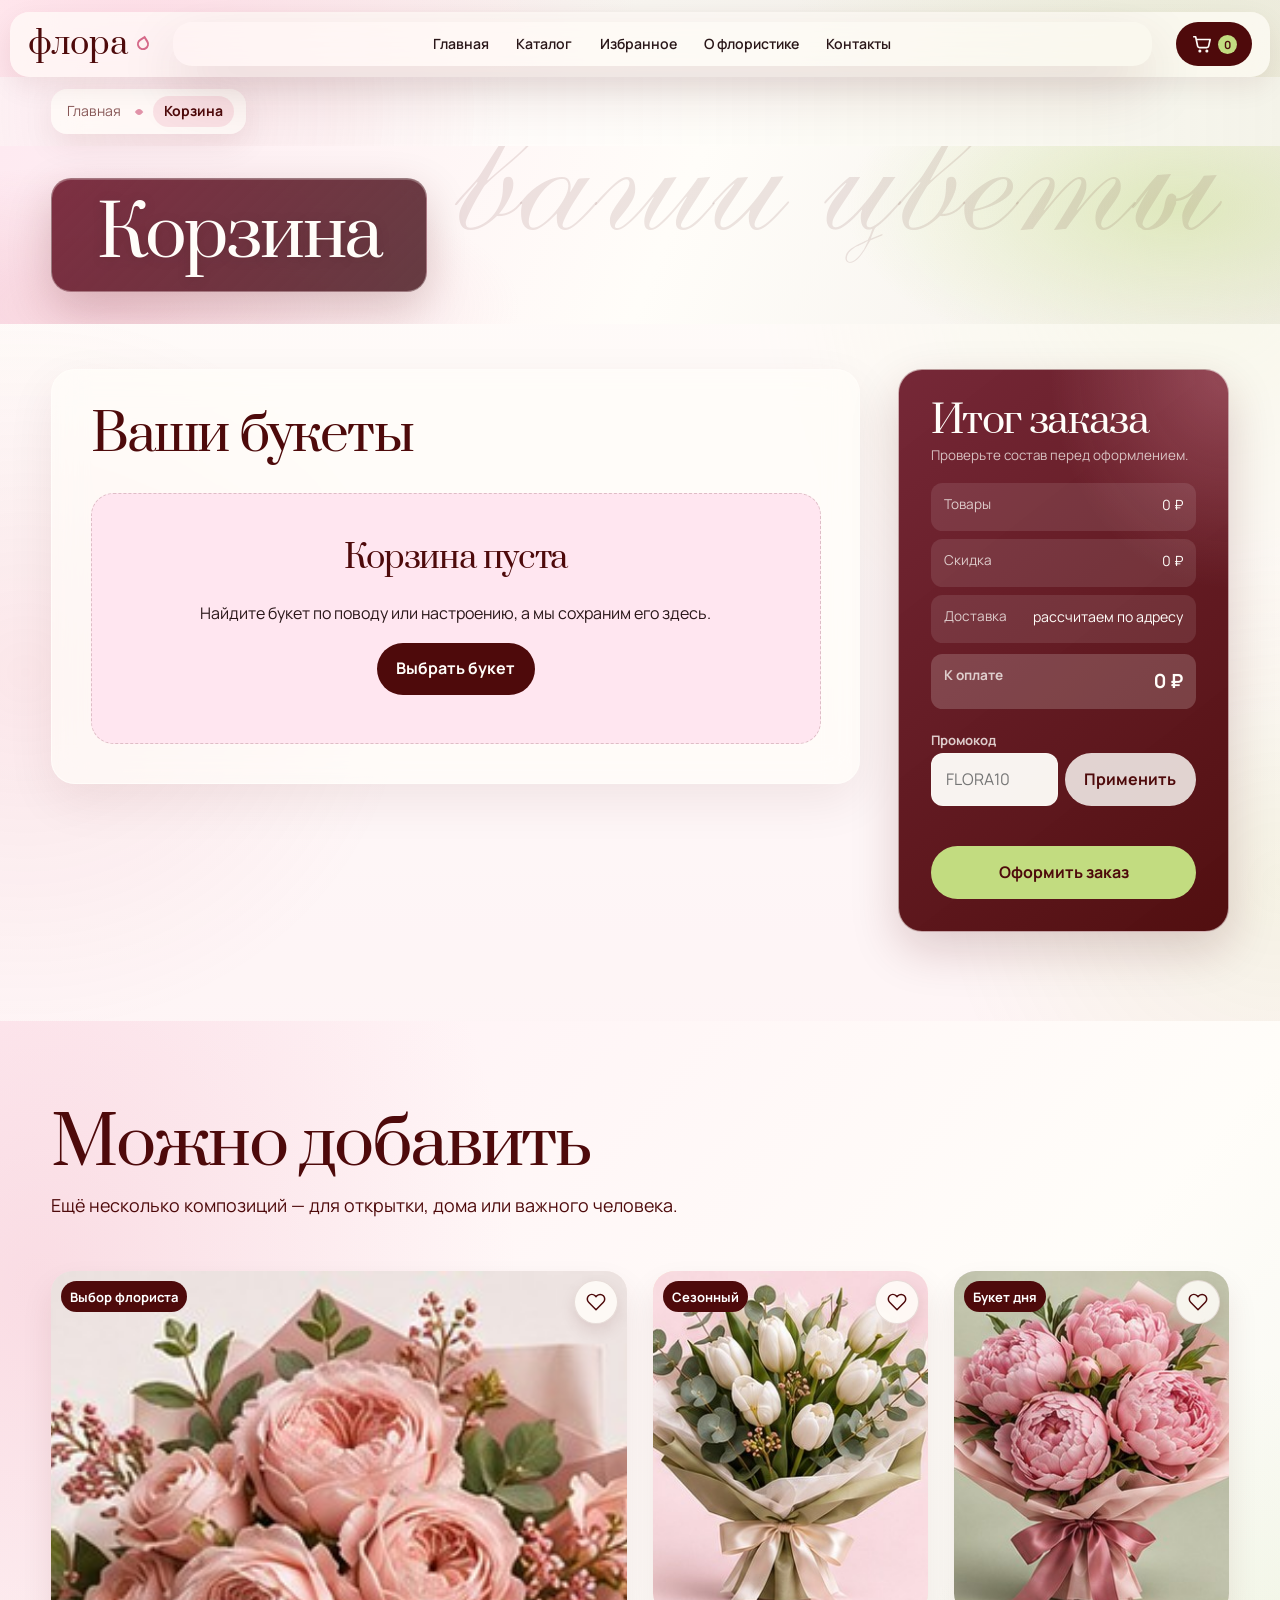
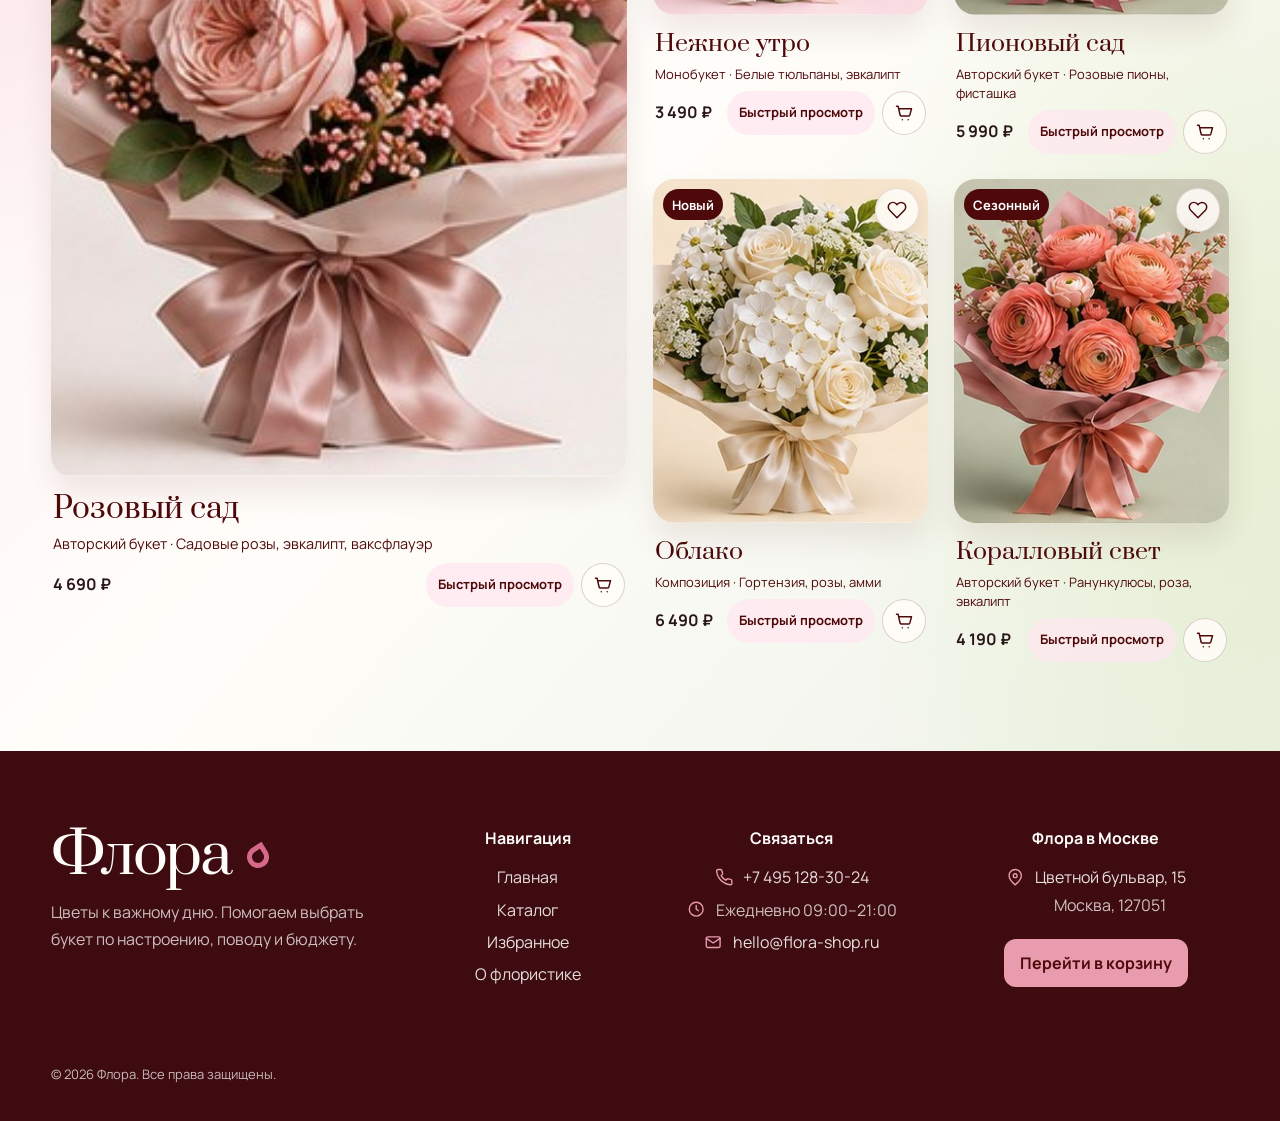
==== commit 303276ec: "feat: add Go backend and accessibility improvements" ====
--- a/bag.html
+++ b/bag.html
@@ -19,7 +19,7 @@
     <a class="brand" href="index.html" aria-label="Флора, главная">флора</a>
     <button class="menu-toggle" type="button" aria-expanded="false" aria-controls="site-nav">Меню</button>
     <nav class="site-nav" id="site-nav" aria-label="Основная навигация">
-      <a href="catalog.html">Каталог</a><a href="saved.html">Избранное</a><a href="index.html#atelier">О флористике</a><a href="order.html">Доставка</a><a href="contacts.html">Контакты</a>
+      <a href="index.html">Главная</a><a href="catalog.html">Каталог</a><a href="saved.html">Избранное</a><a href="about.html">О флористике</a><a href="contacts.html">Контакты</a>
     </nav>
     <a class="cart-link" aria-current="page" href="bag.html" aria-label="Корзина, 0 товаров"><svg class="cart-link__icon" aria-hidden="true" viewBox="0 0 24 24"><path d="M3 4h2l2.1 10.1a2 2 0 0 0 2 1.6h7.8a2 2 0 0 0 2-1.6L20.5 7H6M9.5 20a.75.75 0 1 0 0-1.5.75.75 0 0 0 0 1.5ZM17 20a.75.75 0 1 0 0-1.5.75.75 0 0 0 0 1.5Z"/></svg><span class="cart-count" data-cart-count aria-hidden="true">0</span></a>
   </header>
@@ -50,9 +50,13 @@
   </main>
   <dialog class="quick-view" data-quick-view aria-labelledby="quick-view-title"><button class="quick-view__close" type="button" aria-label="Закрыть окно" data-dialog-close><svg aria-hidden="true" viewBox="0 0 24 24"><path d="m6 6 12 12M18 6 6 18"/></svg></button><div data-quick-view-content></div></dialog>
   <footer class="site-footer site-footer--unified">
-    <img src="images/bouquet-pastel-wildflower.jpg" width="354" height="354" loading="lazy" decoding="async" alt="">
-    <div class="site-footer__grid"><div class="site-footer__identity"><a class="brand brand--footer" href="index.html">Флора</a><p>Цветы к важному дню.</p></div><address class="site-footer__address"><a href="https://yandex.ru/maps" rel="noopener" target="_blank">Цветной бульвар, 15</a><span>Москва, 127051</span><span>Ежедневно 09:00–21:00</span><a href="tel:+74951283024">+7 495 128-30-24</a><a class="site-footer__write" href="mailto:hello@flora-shop.ru">Написать нам</a></address><nav aria-label="Навигация в подвале"><a href="catalog.html">Каталог</a><a href="order.html">Доставка</a><a href="contacts.html">Контакты</a></nav><div class="site-footer__contact"><a href="mailto:hello@flora-shop.ru">hello@flora-shop.ru</a><a href="tel:+74951283024">+7 495 128-30-24</a></div></div>
-    <div class="site-footer__bottom"><p class="site-footer__wordmark">флора</p><p>© <span data-current-year>2026</span> Флора. Все права защищены.</p></div>
+    <div class="site-footer__grid">
+      <div class="site-footer__identity"><a class="brand brand--footer" href="index.html">Флора</a><p>Цветы к важному дню. Помогаем выбрать букет по настроению, поводу и бюджету.</p></div>
+      <nav class="site-footer__section" aria-label="Навигация в подвале"><h2 class="site-footer__heading">Навигация</h2><a href="index.html" data-footer-page="home">Главная</a><a href="catalog.html" data-footer-page="catalog">Каталог</a><a href="saved.html" data-footer-page="favorites">Избранное</a><a href="about.html" data-footer-page="about">О флористике</a></nav>
+      <div class="site-footer__section site-footer__contact"><h2 class="site-footer__heading">Связаться</h2><a class="site-footer__item" href="tel:+74951283024"><svg class="site-footer__icon" aria-hidden="true" viewBox="0 0 24 24"><path d="M22 16.92v3a2 2 0 0 1-2.18 2 19.79 19.79 0 0 1-8.63-3.07 19.5 19.5 0 0 1-6-6A19.79 19.79 0 0 1 2.12 4.18 2 2 0 0 1 4.11 2h3a2 2 0 0 1 2 1.72c.13.96.36 1.9.69 2.8a2 2 0 0 1-.45 2.11L8.09 9.91a16 16 0 0 0 6 6l1.27-1.27a2 2 0 0 1 2.11-.45c.91.33 1.85.56 2.81.69A2 2 0 0 1 22 16.92Z"/></svg><span>+7 495 128-30-24</span></a><span class="site-footer__item"><svg class="site-footer__icon" aria-hidden="true" viewBox="0 0 24 24"><circle cx="12" cy="12" r="9"/><path d="M12 7v5l3 2"/></svg><span>Ежедневно 09:00–21:00</span></span><a class="site-footer__item" href="mailto:hello@flora-shop.ru"><svg class="site-footer__icon" aria-hidden="true" viewBox="0 0 24 24"><rect x="3" y="5" width="18" height="14" rx="2"/><path d="m3 7 9 6 9-6"/></svg><span>hello@flora-shop.ru</span></a></div>
+      <address class="site-footer__section site-footer__address"><h2 class="site-footer__heading">Флора в Москве</h2><span class="site-footer__item"><svg class="site-footer__icon" aria-hidden="true" viewBox="0 0 24 24"><path d="M20 10c0 5-8 12-8 12S4 15 4 10a8 8 0 1 1 16 0Z"/><circle cx="12" cy="10" r="2.5"/></svg><span class="site-footer__address-copy"><a href="https://yandex.ru/maps" rel="noopener" target="_blank">Цветной бульвар, 15</a><span>Москва, 127051</span></span></span><a class="site-footer__cta" href="bag.html">Перейти в корзину</a></address>
+    </div>
+    <div class="site-footer__bottom"><p>© <span data-current-year>2026</span> Флора. Все права защищены.</p></div>
   </footer>
   <button class="scroll-top" type="button" data-scroll-top aria-label="Вернуться наверх"><span aria-hidden="true">↑</span></button>
   <div class="toast" role="status" aria-live="polite" aria-atomic="true" hidden data-toast></div>
--- a/css/style.css
+++ b/css/style.css
@@ -163,11 +163,19 @@
 }
 
 .brand {
+  display: inline-flex;
+  align-items: center;
+  min-height: 2.75rem;
   color: var(--garnet);
   font-size: clamp(1.5rem, 4vw, 2rem);
   line-height: 1;
   text-decoration: none;
 }
+
+.product-card__body h3 a { display: inline-block; min-height: 1.5rem; }
+
+a[href^="tel:"],
+a[href^="mailto:"] { min-height: 1.5rem; }
 
 .brand::after { display: inline-block; width: .38em; aspect-ratio: 1; margin-left: .28em; border: .09em solid var(--orchid); border-radius: 50% 0 50% 50%; content: ""; transform: rotate(-32deg); vertical-align: top; }
 
@@ -587,7 +595,14 @@
 .quick-view__copy { padding: 1.5rem; }
 .quick-view__copy h2 { color: var(--garnet); font-size: 2.5rem; }
 
-.breadcrumbs { display: flex; flex-wrap: wrap; gap: .5rem; padding: 2rem var(--gutter); color: var(--ink-soft); font-size: .85rem; }
+.breadcrumbs { display: flex; align-items: center; min-height: 4.35rem; padding: .7rem var(--gutter); color: var(--ink-soft); font-size: .875rem; background: radial-gradient(circle at 14% 50%, rgba(234,156,175,.2), transparent 30%), linear-gradient(90deg, #fff8fa, rgba(255,253,249,.86) 54%, #f4f3e9); }
+.breadcrumbs ol { display: flex; flex-wrap: wrap; align-items: center; width: fit-content; max-width: 100%; min-height: 2.65rem; margin: 0; padding: .5rem .8rem; border-radius: 1rem; background: rgba(255,253,249,.76); box-shadow: 0 .65rem 2rem rgba(78,10,11,.08); list-style: none; backdrop-filter: blur(14px) saturate(1.05); -webkit-backdrop-filter: blur(14px) saturate(1.05); }
+.breadcrumbs li { display: inline-flex; align-items: center; min-width: 0; }
+.breadcrumbs li + li::before { flex: 0 0 auto; width: .38rem; height: .38rem; margin-inline: .72rem; border-radius: 60% 0 60% 0; background: var(--orchid); content: ""; opacity: .72; transform: rotate(45deg); }
+.breadcrumbs a { position: relative; padding: .16rem .2rem; color: rgba(78,10,11,.68); text-decoration: none; transition: color 160ms ease; }
+.breadcrumbs a::after { position: absolute; right: .2rem; bottom: .08rem; left: .2rem; height: 1px; background: currentColor; content: ""; opacity: 0; transform: scaleX(.3); transform-origin: left; transition: opacity 160ms ease, transform 180ms var(--ease-out); }
+.breadcrumbs [aria-current="page"] { position: relative; z-index: 0; padding: .2rem .65rem; color: var(--garnet); font-weight: 700; }
+.breadcrumbs [aria-current="page"]::before { position: absolute; inset: -.08rem -.05rem; z-index: -1; border-radius: 999px; background: rgba(234,156,175,.24); content: ""; }
 .product-detail { display: grid; min-height: 34rem; background: var(--paper-bright); }
 .product-detail__media { position: relative; min-height: 26rem; background: var(--blush); overflow: hidden; }
 .product-detail__media img { width: 100%; height: 100%; object-fit: cover; }
@@ -841,7 +856,7 @@
 
 .faq { position: relative; overflow: hidden; isolation: isolate; background: linear-gradient(112deg, #cb7893 0%, #eab1c1 33%, #b64c68 49%, #681727 63%, var(--garnet) 82%); }
 .faq::before { position: absolute; inset: -12%; z-index: -1; background: radial-gradient(ellipse at 43% 42%, rgba(255,237,242,.35), transparent 30%), linear-gradient(112deg, transparent 35%, rgba(255,190,207,.52) 46%, rgba(111,21,39,.38) 56%, transparent 68%); filter: blur(24px); content: ""; }
-.faq__media { display: grid; place-items: end center; min-height: 32rem; isolation: isolate; background: radial-gradient(circle at 45% 40%, rgba(255,253,249,.58), rgba(245,193,207,.12) 48%, transparent 70%); }
+.faq__media { display: grid; place-items: center; min-height: 32rem; isolation: isolate; background: radial-gradient(circle at 45% 40%, rgba(255,253,249,.58), rgba(245,193,207,.12) 48%, transparent 70%); }
 .faq__halo { position: absolute; top: 13%; left: 13%; z-index: -1; width: 72%; aspect-ratio: 1; border-radius: 50%; background: rgba(107,20,44,.62); filter: blur(29px); }
 .faq__bouquet { position: relative; z-index: 2; width: min(96%, 36rem); max-height: 34rem; object-fit: contain; filter: drop-shadow(0 1.5rem 1.8rem rgba(78,10,11,.28)); }
 .faq__signature { position: absolute; z-index: 3; top: 2rem; left: 1.5rem; color: rgba(78,10,11,.48); font-family: var(--font-script); font-size: clamp(3.25rem, 9vw, 6rem); line-height: .8; letter-spacing: -.06em; }
@@ -871,14 +886,21 @@
 .site-footer__wordmark { display: none; }
 .site-footer__bottom > p:last-child { max-width: none; margin: 0; color: rgba(255,253,249,.78); font-size: .8125rem; }
 
-.scroll-top { position: fixed; right: max(1rem, env(safe-area-inset-right)); bottom: max(1rem, env(safe-area-inset-bottom)); z-index: 70; display: grid; place-items: center; width: 3.35rem; height: 3.35rem; border: 1px solid rgba(78,10,11,.13); border-radius: 50% 50% 50% .9rem; background: rgba(255,253,249,.72); box-shadow: 0 .8rem 1.8rem rgba(78,10,11,.18); color: var(--garnet); backdrop-filter: blur(14px); opacity: 0; pointer-events: none; transform: translateY(1rem) scale(.88) rotate(8deg); transition: opacity 220ms var(--ease-out), transform 260ms var(--ease-out), background-color 180ms ease; }
-.scroll-top::before { position: absolute; width: 1rem; height: .45rem; border-radius: 100% 0 100% 0; background: var(--sorbet); content: ""; transform: translate(1.02rem, -.9rem) rotate(-30deg); }
-.scroll-top span { position: relative; z-index: 1; font-size: 1.25rem; font-weight: 700; }
+.scroll-top { position: fixed; right: max(1rem, env(safe-area-inset-right)); bottom: max(1rem, env(safe-area-inset-bottom)); z-index: 70; display: grid; place-items: center; width: 3.35rem; height: 3.35rem; padding: 0; border: 0; background: transparent; color: var(--garnet); opacity: 0; pointer-events: none; transform: translateY(1rem) scale(.88); transition: opacity 220ms var(--ease-out), transform 260ms var(--ease-out); }
+.scroll-top::before { display: none; }
+.scroll-top span { position: relative; z-index: 1; display: block; width: 1.9rem; height: 1.7rem; color: var(--garnet); font-size: 0; transition: color 160ms ease, transform 180ms var(--ease-out); }
+.scroll-top span::before,
+.scroll-top span::after { position: absolute; left: 50%; width: 1.12rem; height: 1.12rem; border-top: .19rem solid currentColor; border-left: .19rem solid currentColor; content: ""; transform: translateX(-50%) rotate(45deg); transform-origin: center; }
+.scroll-top span::before { top: 0; }
+.scroll-top span::after { top: .59rem; }
 .scroll-top.is-visible { opacity: 1; pointer-events: auto; transform: translateY(0) scale(1) rotate(0); }
 
 @media (hover: hover) and (pointer: fine) {
   .mood-picker__grid a:hover { border-color: rgba(255,255,255,.55); background: rgba(255,253,249,.16); transform: translateY(-2px); }
-  .reviews__control:hover, .scroll-top:hover { background: var(--danger); color: var(--paper-bright); }
+  .reviews__control:hover { background: var(--danger); color: var(--paper-bright); }
+  .scroll-top:hover span { color: var(--danger); transform: translateY(-.1rem); }
+  .breadcrumbs a:hover { color: var(--garnet); }
+  .breadcrumbs a:hover::after { opacity: .72; transform: scaleX(1); }
   .site-footer__write:hover { background: rgba(255,255,255,.13); }
 }
 
@@ -1070,30 +1092,94 @@
 }
 
 .site-footer--unified {
-  padding-block: clamp(2.25rem, 4vw, 3.5rem) 1.1rem;
-  background:
-    linear-gradient(90deg, rgba(41, 5, 12, .68), rgba(78, 10, 11, .38) 52%, rgba(41, 5, 12, .62)),
-    url("../images/footer-botanical-field.png") center / cover no-repeat;
-}
-
-.site-footer--unified > img {
-  inset: auto -5% -18% auto;
-  width: min(49rem, 88vw);
-  opacity: .54;
-  filter: saturate(1.22) contrast(1.04) blur(.18px);
-}
-
-.site-footer--unified::after {
-  background: linear-gradient(180deg, rgba(255, 231, 239, .04), transparent 34%, rgba(20, 2, 7, .28));
-}
-
+  width: 100%;
+  max-width: none;
+  min-height: auto;
+  padding: clamp(3.25rem, 6vw, 5rem) var(--gutter) clamp(1.5rem, 3vw, 2.25rem);
+  background: #3d0b10;
+}
+
+.site-footer--unified::after,
 .site-footer--unified::before {
   display: none;
 }
 
-.site-footer--unified > img { display: none; }
-.site-footer--unified .site-footer__grid { gap: clamp(1.4rem, 2.5vw, 2.25rem); padding-bottom: clamp(1.6rem, 3vw, 2.4rem); }
-.site-footer--unified .site-footer__bottom { min-height: auto; padding-top: .95rem; border-top: 1px solid rgba(255, 253, 249, .18); }
+.site-footer--unified .site-footer__grid,
+.site-footer--unified .site-footer__bottom {
+  width: min(100%, var(--max));
+  margin-inline: auto;
+}
+
+.site-footer--unified .site-footer__grid {
+  grid-template-columns: minmax(0, 1fr);
+  gap: clamp(2rem, 5vw, 3.5rem);
+  padding-bottom: clamp(3rem, 6vw, 4.75rem);
+}
+
+.site-footer__identity { max-width: 26rem; }
+.brand--footer { font-size: clamp(2.6rem, 5vw, 3.6rem); letter-spacing: -.04em; }
+.site-footer__identity p { max-width: 35ch; margin-top: .85rem; color: rgba(255, 253, 249, .74); line-height: 1.65; }
+
+.site-footer--unified .site-footer__section {
+  display: grid;
+  align-content: start;
+  justify-items: start;
+  gap: .42rem;
+  min-width: 0;
+  color: rgba(255, 253, 249, .76);
+  font-style: normal;
+}
+
+.site-footer__heading {
+  margin: 0 0 .55rem;
+  color: var(--paper-bright);
+  font-family: var(--font-ui);
+  font-size: 1rem;
+  font-weight: 700;
+  line-height: 1.35;
+  letter-spacing: 0;
+}
+
+.site-footer--unified .site-footer__section a {
+  color: rgba(255, 253, 249, .88);
+  text-decoration: none;
+  text-underline-offset: .24em;
+  transition: color 160ms ease;
+}
+
+.site-footer__item { display: inline-flex; align-items: flex-start; gap: .65rem; max-width: 100%; }
+.site-footer__icon { flex: 0 0 auto; width: 1.15rem; height: 1.15rem; margin-top: .18rem; fill: none; stroke: var(--petal); stroke-width: 1.8; stroke-linecap: round; stroke-linejoin: round; }
+.site-footer__address-copy { display: grid; gap: .16rem; }
+.site-footer--unified [aria-current="page"] { color: var(--petal) !important; }
+
+.site-footer__cta {
+  width: fit-content;
+  margin-top: .85rem;
+  padding: .7rem 1rem;
+  border-radius: var(--radius-sm);
+  background: var(--petal);
+  color: var(--garnet) !important;
+  font-weight: 700;
+  transition: background-color 160ms ease, transform 160ms var(--ease-out) !important;
+}
+
+.site-footer--unified .site-footer__bottom {
+  justify-content: flex-start;
+  min-height: auto;
+  padding-top: 0;
+  border-top: 0;
+}
+
+.site-footer--unified .site-footer__bottom p {
+  margin: 0;
+  color: rgba(255, 253, 249, .72);
+  font-size: .8125rem;
+}
+
+@media (hover: hover) and (pointer: fine) {
+  .site-footer--unified .site-footer__section a:hover { color: var(--petal); }
+  .site-footer--unified .site-footer__cta:hover { background: var(--blush); color: var(--garnet); transform: translateY(-2px); }
+}
 
 @media (max-width: 41.99rem) {
   .featured::before,
--- a/css/responsive.css
+++ b/css/responsive.css
@@ -53,8 +53,8 @@
   .hero__wordmark { top: 33%; left: 18%; font-size: clamp(12rem, 23vw, 24rem); }
 
   .featured { grid-template-columns: 1.05fr .95fr; }
-  .featured__visual { min-height: 0; }
-  .featured__copy { align-content: center; min-height: 0; padding-block: 1.35rem; }
+  .featured__visual { min-height: 48rem; }
+  .featured__copy { align-content: space-between; min-height: 48rem; }
 
   .occasion-index__title { grid-template-columns: 1fr .75fr; align-items: end; }
   .occasion-index__rows a { grid-template-columns: auto minmax(14rem, .65fr) 1fr; padding-block: 1.45rem; }
@@ -136,20 +136,19 @@
   .atelier__facts { grid-template-columns: repeat(3, minmax(0, 1fr)); }
   .reviews__grid .review-card:last-child { max-width: none; justify-self: auto; }
   .review-card { flex-basis: min(46vw, 23rem); }
-  .site-footer__grid { grid-template-columns: 1.3fr 1fr; column-gap: 3rem; }
+  .site-footer--unified .site-footer__grid { grid-template-columns: minmax(16rem, 1.2fr) minmax(12rem, .8fr); column-gap: clamp(2.5rem, 6vw, 5rem); }
 }
 
 @media (min-width: 56rem) {
   .hero { min-height: 100svh; padding-top: 8rem; padding-bottom: 0; }
   .hero__content { align-self: center; padding-bottom: clamp(1.5rem, 4vh, 3.5rem); }
-  .hero__photo { align-self: center; justify-self: center; width: auto; height: min(83svh, 50rem); margin: -1rem -1.5rem 1rem -1rem; }
+  .hero__photo { align-self: end; width: auto; height: min(86svh, 52rem); margin: 0 -2rem -1rem -1rem; }
   .hero__photo picture, .hero__photo img { width: auto; height: 100%; }
   .hero::before { top: 12%; right: 2%; width: min(48vw, 46rem); }
-  .featured { grid-template-columns: minmax(24rem, .86fr) minmax(0, 1.14fr); min-height: 0; }
-  .featured__visual { min-height: 0; }
-  .featured__visual img { width: auto; max-width: 108%; height: min(39rem, 98%); max-height: 98%; }
+  .featured { grid-template-columns: minmax(24rem, .86fr) minmax(0, 1.14fr); }
+  .featured__visual { min-height: clamp(28rem, 54svh, 32rem); }
   .featured__visual::before { bottom: 13%; }
-  .featured__copy { min-height: 0; align-content: center; padding-block: 1.25rem; }
+  .featured__copy { min-height: clamp(28rem, 54svh, 32rem); align-content: center; padding-block: clamp(1.75rem, 3vw, 2.75rem); }
   .mood-picker__grid { grid-template-columns: repeat(2, minmax(0, 1fr)); }
   .mood-picker__grid a:last-child { grid-column: auto; }
   .atelier { grid-template-columns: 1.12fr .88fr; }
@@ -159,7 +158,19 @@
   .review-card { flex-basis: calc((100% - 2.4rem) / 3); }
   .faq__media { min-height: 42rem; }
   .faq__bouquet { max-height: 40rem; }
-  .site-footer__grid { grid-template-columns: 1.3fr 1.25fr .7fr .8fr; align-items: start; }
+}
+
+@media (min-width: 64rem) {
+  .site-footer--unified .site-footer__grid { grid-template-columns: minmax(16rem, 1.25fr) minmax(9rem, .7fr) minmax(13rem, .9fr) minmax(15rem, 1fr); align-items: start; column-gap: clamp(2rem, 4vw, 4.5rem); }
+  .site-footer--unified .site-footer__section { justify-items: center; text-align: center; }
+}
+
+.featured__visual::before {
+  inset: auto auto 3% 12%;
+  font-size: clamp(5rem, 9vw, 8.5rem);
+  line-height: .64;
+  letter-spacing: -.03em;
+  text-align: center;
 }
 
 /* Inner pages — the same floral, layered visual language as the landing. */
@@ -394,8 +405,6 @@
 .breadcrumbs {
   position: relative;
   z-index: 2;
-  padding-top: clamp(2rem, 4vw, 3.5rem);
-  background: linear-gradient(90deg, #fffdf9, rgba(255, 242, 246, .74), #fffdf9);
 }
 
 .related-products {
@@ -929,12 +938,16 @@
 .quick-view {
   position: fixed;
   inset: 0;
-  width: min(92vw, 64rem);
-  height: min(88dvh, 48rem);
-  max-height: min(88dvh, 48rem);
+  width: min(90vw, 60rem);
+  height: min(86dvh, 44rem);
+  max-height: min(86dvh, 44rem);
   margin: auto;
-  border-radius: 1.5rem;
-  background: #fffdf9;
+  border-radius: 1.4rem;
+  background:
+    radial-gradient(ellipse 46% 72% at 8% 18%, rgba(234, 156, 175, .28), transparent 72%),
+    radial-gradient(ellipse 42% 68% at 92% 88%, rgba(194, 220, 128, .2), transparent 72%),
+    linear-gradient(118deg, #f8e7ed 0%, #fffdf9 47%, #f5f1e8 100%);
+  box-shadow: 0 2rem 5rem rgba(42, 23, 25, .32);
   overflow: hidden;
   overscroll-behavior: none;
 }
@@ -972,11 +985,25 @@
 }
 
 .quick-view__close svg { width: 100%; height: 100%; fill: none; stroke: currentColor; stroke-linecap: round; stroke-width: 2; }
-.quick-view__layout { grid-template-columns: minmax(18rem, .94fr) minmax(22rem, 1.06fr); height: 100%; min-height: 0; }
-.quick-view__gallery { min-height: 0; padding: clamp(1rem, 2vw, 1.5rem); background: linear-gradient(145deg, #f4dce5, #edf1df); }
-.quick-view__gallery .product-gallery__stage { border-radius: 1.15rem; }
-.quick-view__layout .product-gallery__stage > img { min-height: 0; }
-.quick-view__copy { display: grid; min-height: 0; align-content: center; gap: .9rem; padding: clamp(2.1rem, 4vw, 4rem); overflow: hidden; }
+.quick-view__layout { grid-template-columns: minmax(18rem, .96fr) minmax(22rem, 1.04fr); height: 100%; min-height: 0; }
+.quick-view__gallery {
+  min-height: 0;
+  padding: clamp(1rem, 2vw, 1.4rem);
+  background: linear-gradient(145deg, rgba(249, 224, 232, .88), rgba(238, 242, 224, .9));
+}
+.quick-view__gallery .product-gallery__stage {
+  padding: .45rem;
+  border: 1px solid rgba(78, 10, 11, .14);
+  border-radius: 1.1rem;
+  background: linear-gradient(145deg, rgba(255, 253, 249, .94), rgba(248, 231, 237, .82));
+}
+.quick-view__layout .product-gallery__stage > img {
+  min-height: 0;
+  padding: 0;
+  border-radius: .8rem;
+  object-fit: contain;
+}
+.quick-view__copy { display: grid; min-height: 0; align-content: center; gap: .85rem; padding: clamp(2rem, 3.5vw, 3.2rem); overflow: hidden; }
 .quick-view__copy .section-note { margin: 0; }
 .quick-view__copy h2 { margin: 0; font-size: clamp(2.4rem, 4vw, 4.4rem); }
 .quick-view__copy > p:not(.section-note):not(.product-detail__price) { margin: 0; color: var(--ink-soft); font-size: 1.03rem; line-height: 1.55; }
@@ -1002,6 +1029,25 @@
 
 .quick-view__add:hover { background: #6e1c2d; transform: translateY(-.14rem); }
 .quick-view__add svg { width: 100%; height: 100%; }
+
+@media (min-width: 42rem) {
+  .quick-view__gallery .product-gallery {
+    grid-template-rows: auto auto;
+    align-content: center;
+  }
+
+  .quick-view__gallery .product-gallery__stage {
+    width: 100%;
+    height: auto;
+    aspect-ratio: 1;
+    justify-self: center;
+  }
+
+  .quick-view__layout .product-gallery__stage > img {
+    aspect-ratio: 1;
+    object-fit: cover;
+  }
+}
 
 .cart-item > .product-illustration {
   width: 5rem;
@@ -1074,7 +1120,7 @@
   .product-detail__media { padding: .75rem; }
   .product-detail__gallery .product-gallery__stage { min-height: 24rem; }
   .product-detail__journal-facts div { grid-template-columns: 1fr; gap: .2rem; }
-  .quick-view { height: 91dvh; max-height: 91dvh; border-radius: 1.15rem; }
+  .quick-view { width: 94vw; height: 90dvh; max-height: 90dvh; border-radius: 1.15rem; }
   .quick-view__layout { grid-template-columns: 1fr; grid-template-rows: minmax(0, 45%) minmax(0, 55%); min-height: 0; }
   .quick-view__gallery { min-height: 0; max-height: none; }
   .quick-view__copy { align-content: start; gap: .55rem; padding: 1.25rem 1.2rem 1.1rem; }
@@ -1215,8 +1261,8 @@
 }
 
 @media (max-width: 41.99rem) {
-  body[data-page="favorites"] .favorites-intro { min-height: 100svh; padding-top: 6.5rem; padding-bottom: 2.5rem; }
-  .favorites-intro__ornament { width: min(88vw, 24rem); margin-top: -1.5rem; }
+  body[data-page="favorites"] .favorites-intro { min-height: 100svh; padding-top: 6.5rem; padding-bottom: 2.5rem; overflow: clip; }
+  .favorites-intro__ornament { width: min(calc(100vw - 3rem), 24rem); margin-top: -1.5rem; }
   .favorites-intro__ornament img { height: min(44svh, 23.5rem); }
   .favorites-intro__ornament span { margin-top: -1.2rem; font-size: clamp(7.5rem, 31vw, 10.5rem); }
   .favorites-page .product-grid > .product-card:first-child .product-card__media { aspect-ratio: 4 / 5; }
@@ -1315,14 +1361,16 @@
 body[data-page="order"] .order-form > .order-form__grid:last-of-type { margin-bottom: .9rem; }
 body[data-page="order"] .consent { align-items: center; margin: .65rem 0 .2rem; }
 body[data-page="order"] .consent input[type="checkbox"] {
-  width: 1.25rem;
-  min-height: 1.25rem;
-  height: 1.25rem;
+  width: 1.5rem;
+  min-height: 1.5rem;
+  height: 1.5rem;
   margin: 0;
   accent-color: var(--garnet);
 }
 body[data-page="order"] .consent + .field-error { margin-left: 1.95rem; }
 body[data-page="order"] .form-message:empty { min-height: 0; margin: 0; }
+body[data-page="order"] .form-message.is-error { color: var(--danger); font-weight: 700; }
+body[data-page="order"] .button:disabled { cursor: wait; opacity: .68; }
 
 body[data-page="order"] .order-form > h2 { position: relative; z-index: 0; }
 body[data-page="order"] .order-form__grid { position: relative; z-index: 1; }
@@ -1579,8 +1627,8 @@
 
 .contact-hero__script {
   position: absolute;
-  top: 10%;
-  right: 12%;
+  top: 6%;
+  right: 16%;
   z-index: 0;
   color: rgba(78, 10, 11, .35);
   font-family: var(--font-script);
@@ -2161,3 +2209,351 @@
   .cart-hero__glass { background: #5f1425; backdrop-filter: none; }
   body[data-page="cart"] .cart-items { background: var(--paper-bright); backdrop-filter: none; }
 }
+
+/* Floristry — the atelier's day-of ritual as a pinned editorial story. */
+body[data-page="about"] main { background: var(--paper-bright); }
+body[data-page="about"] .breadcrumbs { background: var(--paper); }
+body[data-page="about"] .breadcrumbs ol { background: var(--paper-bright); box-shadow: none; backdrop-filter: none; -webkit-backdrop-filter: none; }
+
+.floristry-hero,
+.floristry-process,
+.floristry-standards,
+.floristry-mood {
+  width: min(100%, var(--max));
+  margin-inline: auto;
+}
+
+.floristry-hero {
+  display: grid;
+  min-height: calc(100svh - var(--header-offset) - 4.35rem);
+  background: var(--blush);
+}
+
+.floristry-hero__copy {
+  display: grid;
+  align-content: center;
+  justify-items: start;
+  padding: clamp(3rem, 8vw, 8rem) var(--gutter);
+}
+
+.floristry-hero__copy h1 {
+  max-width: 8ch;
+  margin-bottom: 1.5rem;
+  color: var(--garnet);
+  font-size: clamp(3.8rem, 8vw, 8rem);
+  line-height: .92;
+  letter-spacing: -.035em;
+  text-wrap: balance;
+}
+
+.floristry-hero__copy p { max-width: 35rem; margin-bottom: 1.5rem; color: var(--ink); font-size: clamp(1rem, 1.5vw, 1.15rem); }
+.floristry-hero__media { min-height: 34rem; margin: 0; background: var(--paper); overflow: hidden; }
+.floristry-hero__media img { width: 100%; height: 100%; object-fit: contain; object-position: center bottom; }
+
+.floristry-process { display: grid; align-items: start; background: var(--paper-bright); }
+.floristry-process__intro { padding: clamp(5rem, 10vw, 9rem) var(--gutter) 3rem; }
+.floristry-process__intro h2 { max-width: 7ch; margin-bottom: 1.5rem; color: var(--garnet); font-size: clamp(3.4rem, 7vw, 7rem); line-height: .92; letter-spacing: -.035em; }
+.floristry-process__intro p { max-width: 28rem; margin: 0; color: var(--ink); }
+.floristry-process__stages { min-width: 0; }
+
+.floristry-stage { position: relative; min-height: 62svh; margin: 0; overflow: hidden; background: var(--garnet); color: var(--paper-bright); isolation: isolate; }
+.floristry-stage::after { position: absolute; inset: 0; z-index: -1; background: rgba(42, 23, 25, .28); content: ""; }
+.floristry-stage img { position: absolute; inset: 0; z-index: -2; width: 100%; height: 100%; object-fit: cover; }
+.floristry-stage h3 { position: absolute; top: 50%; left: 50%; width: 100%; margin: 0; color: var(--paper-bright); font-family: var(--font-display); font-size: clamp(4.2rem, 9vw, 8.5rem); font-weight: 400; line-height: .9; letter-spacing: -.035em; text-align: center; transform: translate(-50%, -50%); }
+.floristry-stage p { position: absolute; right: var(--gutter); bottom: var(--gutter); left: var(--gutter); max-width: 32rem; margin: 0; padding: .85rem 1rem; background: rgba(78, 10, 11, .82); color: var(--paper-bright); }
+
+.floristry-standards { display: grid; gap: clamp(3rem, 8vw, 8rem); padding: clamp(5rem, 10vw, 9rem) var(--gutter); background: var(--garnet); color: var(--paper-bright); }
+.floristry-standards h2 { max-width: 8ch; margin: 0; color: var(--paper-bright); font-size: clamp(3.2rem, 7vw, 6.4rem); line-height: .95; letter-spacing: -.035em; }
+.floristry-standards dl { display: grid; gap: .75rem; margin: 0; }
+.floristry-standards dl > div { padding: 1.35rem; background: rgba(255, 253, 249, .1); }
+.floristry-standards dt { margin-bottom: .4rem; color: var(--petal); font-weight: 700; }
+.floristry-standards dd { max-width: 44rem; margin: 0; color: rgba(255, 253, 249, .86); }
+
+.floristry-mood { display: grid; min-height: 45rem; background: var(--paper); }
+.floristry-mood__media { display: grid; place-items: center; min-height: 34rem; margin: 0; padding: clamp(1rem, 4vw, 3rem); background: #e8eed9; overflow: hidden; }
+.floristry-mood__media img { width: min(100%, 38rem); height: 100%; max-height: 42rem; object-fit: contain; transition: opacity 220ms ease, transform 500ms var(--ease-out); }
+.floristry-mood__copy { display: grid; align-content: center; justify-items: start; padding: clamp(3rem, 8vw, 7rem) var(--gutter); }
+.floristry-mood__copy h2 { max-width: 8ch; margin-bottom: 1.2rem; color: var(--garnet); font-size: clamp(3rem, 6vw, 5.8rem); line-height: .95; letter-spacing: -.035em; }
+.floristry-mood__copy > p { max-width: 34rem; color: var(--ink); }
+.floristry-mood__choices { display: flex; flex-wrap: wrap; gap: .55rem; margin: .65rem 0 1.25rem; }
+.floristry-mood__choices button { min-height: 2.75rem; padding: .7rem 1rem; border: 0; border-radius: 999px; background: var(--blush); color: var(--garnet); font-weight: 700; transition: background-color 160ms ease, color 160ms ease, transform 140ms var(--ease-out); }
+.floristry-mood__choices button[aria-pressed="true"] { background: var(--garnet); color: var(--paper-bright); }
+.floristry-mood__result { min-height: 3.2rem; margin-bottom: 1.35rem; }
+
+@media (min-width: 56rem) {
+  .floristry-hero { grid-template-columns: minmax(0, .88fr) minmax(0, 1.12fr); }
+  .floristry-process { grid-template-columns: minmax(22rem, .72fr) minmax(0, 1.28fr); }
+  .floristry-process__intro { position: sticky; top: var(--header-offset); display: grid; align-content: center; min-height: calc(100svh - var(--header-offset)); }
+  .floristry-standards { grid-template-columns: minmax(20rem, .9fr) minmax(0, 1.1fr); align-items: start; }
+  .floristry-mood { grid-template-columns: minmax(0, 1.08fr) minmax(24rem, .92fr); }
+  .floristry-stage { min-height: 56svh; }
+}
+
+@media (max-width: 55.99rem) {
+  .floristry-hero__copy h1 { max-width: 9ch; }
+  .floristry-process__intro { padding-bottom: clamp(4rem, 8vw, 6rem); }
+  .floristry-stage { min-height: 68svh; }
+}
+
+@media (max-width: 41.99rem) {
+  .floristry-hero { min-height: auto; }
+  .floristry-hero__copy { min-height: 27rem; }
+  .floristry-hero__copy h1 { font-size: clamp(3.2rem, 15vw, 4.35rem); }
+  .floristry-hero__media { min-height: 31rem; }
+  .floristry-process__intro h2 { font-size: clamp(3.1rem, 14vw, 4.5rem); }
+  .floristry-stage { min-height: 72svh; }
+  .floristry-stage h3 { font-size: clamp(3.6rem, 17vw, 5rem); }
+  .floristry-stage p { right: 1rem; bottom: 1rem; left: 1rem; font-size: .9rem; }
+  .floristry-standards { gap: 2.5rem; }
+  .floristry-standards h2 { font-size: clamp(3rem, 13.5vw, 4.2rem); }
+  .floristry-mood { min-height: auto; }
+  .floristry-mood__media { min-height: 28rem; }
+  .floristry-mood__copy h2 { font-size: clamp(3rem, 13vw, 4rem); }
+}
+
+@media (hover: hover) and (pointer: fine) {
+  .floristry-mood__choices button:hover { background: var(--petal); transform: translateY(-1px); }
+}
+
+@media (prefers-reduced-motion: reduce) {
+  .floristry-mood__media img,
+  .floristry-mood__choices button { transition: none; }
+}
+
+@supports (animation-timeline: view()) {
+  @media (prefers-reduced-motion: no-preference) {
+    .floristry-stage img { animation: floristry-image-drift linear both; animation-timeline: view(); animation-range: entry 0% exit 100%; }
+    @keyframes floristry-image-drift { from { transform: translateY(-3%) scale(1.08); } to { transform: translateY(3%) scale(1.08); } }
+  }
+}
+
+/* Floristry — Flora's wrapping paper unfolds into the atelier story. */
+body[data-page="about"] main {
+  background:
+    radial-gradient(ellipse 48% 24% at 8% 24%, rgba(234, 156, 175, .3), transparent 72%),
+    radial-gradient(ellipse 42% 28% at 94% 52%, rgba(194, 220, 128, .24), transparent 74%),
+    linear-gradient(180deg, #fff9fa 0%, #f8e8ed 52%, #f2eee8 100%); /* taste-skill-ignore: user explicitly requested the established Flora gradient language */
+}
+
+body[data-page="about"] .breadcrumbs {
+  background:
+    radial-gradient(circle at 14% 50%, rgba(234, 156, 175, .2), transparent 30%),
+    linear-gradient(90deg, #fff8fa, rgba(255, 253, 249, .86) 54%, #f4f3e9); /* taste-skill-ignore: matches the shared section breadcrumb treatment */
+}
+
+body[data-page="about"] .breadcrumbs ol {
+  background: rgba(255, 253, 249, .76);
+  box-shadow: 0 .65rem 2rem rgba(78, 10, 11, .08);
+  backdrop-filter: blur(14px) saturate(1.05);
+  -webkit-backdrop-filter: blur(14px) saturate(1.05);
+}
+
+.floristry-hero,
+.floristry-process,
+.floristry-standards,
+.floristry-mood {
+  position: relative;
+  width: min(100%, var(--max));
+  margin-inline: auto;
+  overflow: hidden;
+  isolation: isolate;
+}
+
+.floristry-hero {
+  display: grid;
+  min-height: calc(100svh - var(--header-offset) - 4.35rem);
+  background:
+    radial-gradient(ellipse 46% 70% at 82% 26%, rgba(194, 220, 128, .54), transparent 72%),
+    radial-gradient(ellipse 36% 70% at 10% 94%, rgba(213, 105, 137, .34), transparent 70%),
+    linear-gradient(126deg, #ffe6ef 0%, #fff7f8 48%, #e9efdc 76%, #ca8294 100%); /* taste-skill-ignore: user explicitly requested a soft floral gradient */
+}
+
+.floristry-hero__copy {
+  position: relative;
+  z-index: 3;
+  display: grid;
+  align-content: center;
+  justify-items: start;
+  padding: clamp(4rem, 9vw, 8.5rem) var(--gutter);
+}
+
+.floristry-hero__copy .floristry-title-lines {
+  position: relative;
+  z-index: 4;
+  max-width: 11ch;
+  margin: 0 0 1.55rem;
+  color: var(--garnet);
+  font-size: clamp(3.4rem, 5.3vw, 6rem);
+  line-height: .94;
+  letter-spacing: -.035em;
+  text-wrap: balance;
+}
+
+.floristry-title-lines__mask { display: block; overflow: visible; padding-bottom: .08em; margin-bottom: -.08em; }
+.floristry-title-lines__line { display: block; }
+.floristry-hero__story { display: grid; gap: .65rem; max-width: 36rem; margin: 0 0 1.15rem; }
+.floristry-hero__story p { margin: 0; color: var(--ink); font-size: clamp(.96rem, 1.2vw, 1.08rem); line-height: 1.65; }
+.floristry-hero__place { margin: 0 0 1.5rem; color: rgba(78, 10, 11, .7); font-size: .94rem; font-weight: 600; }
+.floristry-hero__actions { display: flex; flex-wrap: wrap; align-items: center; gap: .8rem 1.2rem; }
+.floristry-text-link { color: var(--garnet); font-weight: 700; text-decoration: underline; text-decoration-color: transparent; text-underline-offset: .28em; text-decoration-thickness: .08em; transition: text-decoration-color 180ms ease; }
+
+.floristry-hero__visual {
+  position: relative;
+  z-index: 2;
+  display: grid;
+  place-items: end center;
+  min-height: 38rem;
+  padding: clamp(1rem, 3vw, 2.5rem) var(--gutter) 0;
+}
+
+.floristry-hero__media { position: relative; z-index: 2; display: grid; place-items: end center; width: min(98%, 50rem); min-height: 38rem; margin: 0; background: transparent; overflow: visible; }
+.floristry-hero__media img { width: min(100%, 44rem); height: 100%; max-height: 48rem; object-fit: contain; object-position: center bottom; filter: drop-shadow(0 1.6rem 1.4rem rgba(78, 10, 11, .2)); }
+
+.floristry-process {
+  display: block;
+  padding: clamp(1.25rem, 2.5vw, 2.5rem) var(--gutter) clamp(3rem, 6vw, 5.5rem);
+  background:
+    radial-gradient(ellipse 54% 50% at 8% 8%, rgba(255, 255, 255, .78), transparent 72%),
+    radial-gradient(ellipse 48% 54% at 96% 88%, rgba(194, 220, 128, .34), transparent 74%),
+    linear-gradient(136deg, #fff8f9 0%, #f6d9e2 54%, #e6ecd5 100%); /* taste-skill-ignore: user explicitly requested a continuous soft gradient */
+}
+
+.floristry-process__layout { display: grid; gap: clamp(1.5rem, 3.5vw, 3.5rem); align-items: start; }
+.floristry-process__index { display: grid; gap: .55rem; }
+
+.floristry-stage {
+  position: relative;
+  display: grid;
+  grid-template-columns: minmax(0, 1fr) clamp(7.25rem, 9vw, 9rem);
+  column-gap: 1rem;
+  align-items: center;
+  min-height: 0;
+  margin: 0;
+  padding: clamp(.9rem, 1.3vw, 1.2rem);
+  border: 0;
+  border-radius: 1.4rem;
+  background: rgba(255, 253, 249, .48);
+  color: var(--garnet);
+  text-align: left;
+  overflow: hidden;
+  isolation: isolate;
+  cursor: pointer;
+  transition: background-color 180ms ease, color 180ms ease, transform 160ms var(--ease-out), opacity 180ms ease;
+  animation: none;
+}
+
+.floristry-stage::after { display: none; }
+.floristry-stage[aria-pressed="true"] { background: var(--garnet); color: var(--paper-bright); }
+.floristry-stage__title { display: block; grid-column: 1; font-family: var(--font-display); font-size: clamp(1.9rem, 2.6vw, 2.8rem); line-height: 1; letter-spacing: -.025em; }
+.floristry-stage__text { display: block; grid-column: 1; max-width: 34rem; margin-top: .4rem; color: currentColor; font-size: .88rem; line-height: 1.45; opacity: .82; }
+.floristry-stage .floristry-stage__mobile-image { position: static; z-index: 1; display: block; grid-column: 2; grid-row: 1 / span 2; width: 100%; height: auto; aspect-ratio: 1; margin: 0; border-radius: 1rem; object-fit: cover; animation: none; }
+
+.floristry-process__preview { margin: 0; }
+.floristry-process__preview-frame { aspect-ratio: 5 / 6; border-radius: 2.5rem 2.5rem 2.5rem .6rem; background: var(--blush); overflow: hidden; }
+.floristry-process__preview img { width: 100%; height: 100%; object-fit: cover; object-position: center; }
+
+.floristry-standards {
+  display: grid;
+  gap: clamp(3rem, 8vw, 8rem);
+  padding: clamp(6rem, 10vw, 10rem) var(--gutter);
+  background:
+    radial-gradient(ellipse 40% 65% at 10% 30%, rgba(213, 105, 137, .28), transparent 72%),
+    radial-gradient(ellipse 36% 58% at 92% 90%, rgba(194, 220, 128, .16), transparent 74%),
+    linear-gradient(116deg, #7b263a 0%, #5d1424 46%, #3d0b10 100%); /* taste-skill-ignore: user explicitly requested the established burgundy gradient */
+  color: var(--paper-bright);
+}
+
+.floristry-standards__intro { position: relative; z-index: 1; }
+.floristry-standards h2 { max-width: 8ch; margin: 0 0 1.4rem; color: var(--paper-bright); font-size: clamp(3.4rem, 7vw, 6.8rem); line-height: .92; letter-spacing: -.035em; }
+.floristry-standards__intro p { max-width: 31rem; margin: 0; color: rgba(255, 253, 249, .8); }
+.floristry-standards dl { position: relative; z-index: 1; display: grid; gap: 0; margin: 0; }
+.floristry-standards dl > div { display: grid; gap: .55rem; padding: 1.55rem 0; background: transparent; }
+.floristry-standards dt { margin: 0; color: var(--petal); font-family: var(--font-display); font-size: clamp(1.65rem, 2.4vw, 2.4rem); font-weight: 400; line-height: 1.1; }
+.floristry-standards dd { max-width: 42rem; margin: 0; color: rgba(255, 253, 249, .85); font-size: 1rem; }
+
+.floristry-mood {
+  display: grid;
+  min-height: 48rem;
+  background:
+    radial-gradient(ellipse 52% 76% at 20% 52%, rgba(255, 253, 249, .92), transparent 66%),
+    radial-gradient(ellipse 42% 68% at 88% 18%, rgba(194, 220, 128, .38), transparent 72%),
+    linear-gradient(122deg, #f4d8e1 0%, #fff6f7 56%, #e2e9d2 100%); /* taste-skill-ignore: user explicitly requested the established floral gradient */
+}
+
+.floristry-mood__media { position: relative; z-index: 1; display: grid; place-items: center; min-height: 36rem; margin: 0; padding: clamp(1.5rem, 5vw, 4rem); background: transparent; overflow: hidden; }
+.floristry-mood__media::before { position: absolute; inset: 15% 14%; z-index: -1; border-radius: 50%; background: rgba(213, 105, 137, .2); filter: blur(34px); content: ""; }
+.floristry-mood__media img { width: min(100%, 40rem); height: 100%; max-height: 43rem; object-fit: contain; filter: drop-shadow(0 1.5rem 1.3rem rgba(78, 10, 11, .2)); transition: opacity 220ms ease, transform 500ms var(--ease-out); }
+.floristry-mood__copy { position: relative; z-index: 2; display: grid; align-content: center; justify-items: start; padding: clamp(3rem, 8vw, 7rem) var(--gutter); }
+.floristry-mood__copy h2 { max-width: 8ch; margin-bottom: 1.2rem; color: var(--garnet); font-size: clamp(3.2rem, 6vw, 6rem); line-height: .94; letter-spacing: -.035em; }
+.floristry-mood__copy > p { max-width: 34rem; color: var(--ink); }
+.floristry-mood__choices { display: flex; flex-wrap: wrap; gap: .55rem; margin: .65rem 0 1.25rem; }
+.floristry-mood__choices button { min-height: 2.75rem; padding: .7rem 1rem; border: 0; border-radius: 999px; background: rgba(255, 253, 249, .7); color: var(--garnet); font-weight: 700; transition: background-color 160ms ease, color 160ms ease, transform 140ms var(--ease-out); }
+.floristry-mood__choices button[aria-pressed="true"] { background: var(--garnet); color: var(--paper-bright); }
+.floristry-mood__result { min-height: 3.2rem; margin-bottom: 1.35rem; }
+
+@media (min-width: 56rem) {
+  .floristry-hero { grid-template-columns: minmax(0, .82fr) minmax(0, 1.18fr); }
+  .floristry-process__layout { grid-template-columns: minmax(22rem, .86fr) minmax(28rem, 1.14fr); align-items: stretch; }
+  .floristry-process__index { grid-template-rows: repeat(4, minmax(0, 1fr)); }
+  .floristry-process__preview { min-height: 0; }
+  .floristry-process__preview-frame { height: 100%; aspect-ratio: auto; }
+  .floristry-standards { grid-template-columns: minmax(20rem, .88fr) minmax(0, 1.12fr); align-items: start; }
+  .floristry-mood { grid-template-columns: minmax(0, 1.08fr) minmax(24rem, .92fr); }
+}
+
+@media (max-width: 55.99rem) {
+  .floristry-hero { min-height: auto; }
+  .floristry-hero__copy { min-height: 34rem; }
+  .floristry-hero__visual { min-height: 37rem; }
+  .floristry-process__layout { gap: 1.5rem; }
+  .floristry-process__index { gap: .65rem; }
+  .floristry-process__preview { position: static; }
+  .floristry-process__preview-frame { aspect-ratio: 4 / 3; border-radius: 1.5rem 1.5rem 1.5rem .45rem; }
+  .floristry-stage { grid-template-columns: minmax(0, 1fr) 6.5rem; padding: 1rem; background: rgba(255, 253, 249, .64); }
+  .floristry-stage[aria-pressed="true"] { background: var(--garnet); color: var(--paper-bright); }
+  .floristry-stage .floristry-stage__mobile-image { grid-column: 2; grid-row: 1 / span 2; aspect-ratio: 1; margin: 0; }
+  .floristry-standards { gap: 3rem; }
+}
+
+@media (max-width: 41.99rem) {
+  .floristry-hero__copy { min-height: 27rem; padding-top: 4rem; padding-bottom: 2rem; }
+  .floristry-hero__copy .floristry-title-lines { max-width: 100%; font-size: clamp(3rem, 14vw, 4rem); }
+  .floristry-hero__place { max-width: 20rem; }
+  .floristry-hero__actions { align-items: flex-start; flex-direction: column; }
+  .floristry-hero__visual { min-height: 29rem; margin-top: -1.5rem; padding-inline: .5rem; }
+  .floristry-hero__media { min-height: 29rem; }
+  .floristry-hero__media img { max-height: 31rem; }
+  .floristry-process { padding-block: 1.5rem 4.5rem; }
+  .floristry-stage { grid-template-columns: minmax(0, 1fr) 5.5rem; column-gap: .85rem; padding: .85rem; }
+  .floristry-stage__title { font-size: clamp(1.85rem, 9vw, 2.55rem); }
+  .floristry-stage__text { margin-top: .35rem; font-size: .82rem; line-height: 1.4; }
+  .floristry-stage .floristry-stage__mobile-image { aspect-ratio: 1; border-radius: .8rem; }
+  .floristry-standards { padding-block: 5.5rem; }
+  .floristry-standards h2 { font-size: clamp(3.1rem, 14vw, 4.4rem); }
+  .floristry-mood { min-height: auto; }
+  .floristry-mood__media { min-height: 29rem; padding: 2.5rem 1rem 0; }
+  .floristry-mood__copy { padding-top: 3rem; padding-bottom: 5rem; }
+  .floristry-mood__copy h2 { font-size: clamp(3rem, 13vw, 4rem); }
+}
+
+@media (hover: hover) and (pointer: fine) {
+  .floristry-text-link:hover { text-decoration-color: currentColor; }
+  .floristry-stage:hover:not([aria-pressed="true"]) { background: rgba(255, 253, 249, .76); transform: translateX(.25rem); }
+  .floristry-mood__choices button:hover { background: var(--petal); transform: translateY(-1px); }
+}
+
+.floristry-stage:active,
+.floristry-mood__choices button:active,
+.floristry-hero__actions .button:active { transform: scale(.97); }
+
+@media (prefers-reduced-motion: reduce) {
+  .floristry-title-lines__line { animation: none; transform: none; transition: opacity 180ms ease; }
+  .floristry-stage,
+  .floristry-mood__media img,
+  .floristry-mood__choices button { transition: opacity 180ms ease, background-color 180ms ease, color 180ms ease; }
+}
+
+@media (prefers-reduced-transparency: reduce) {
+  .floristry-stage,
+  body[data-page="about"] .breadcrumbs ol { background: var(--paper-bright); backdrop-filter: none; -webkit-backdrop-filter: none; }
+}
